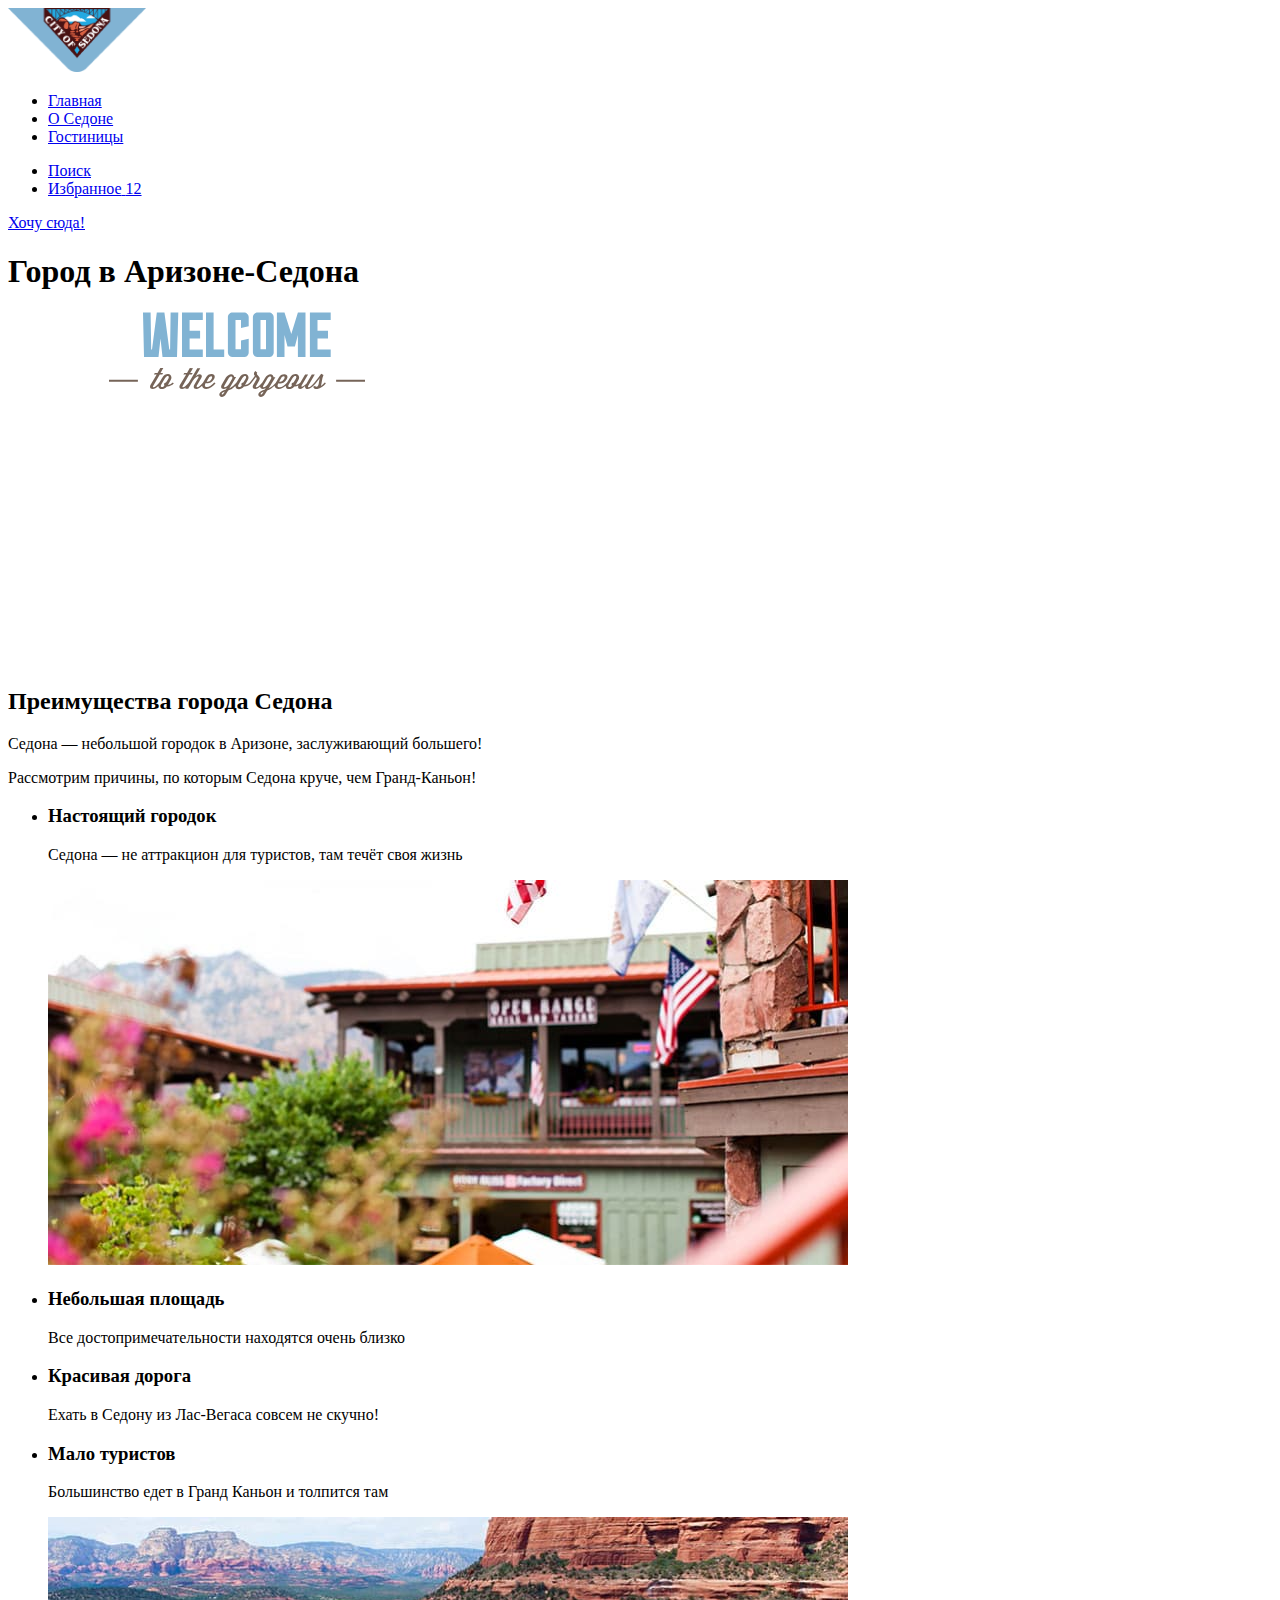
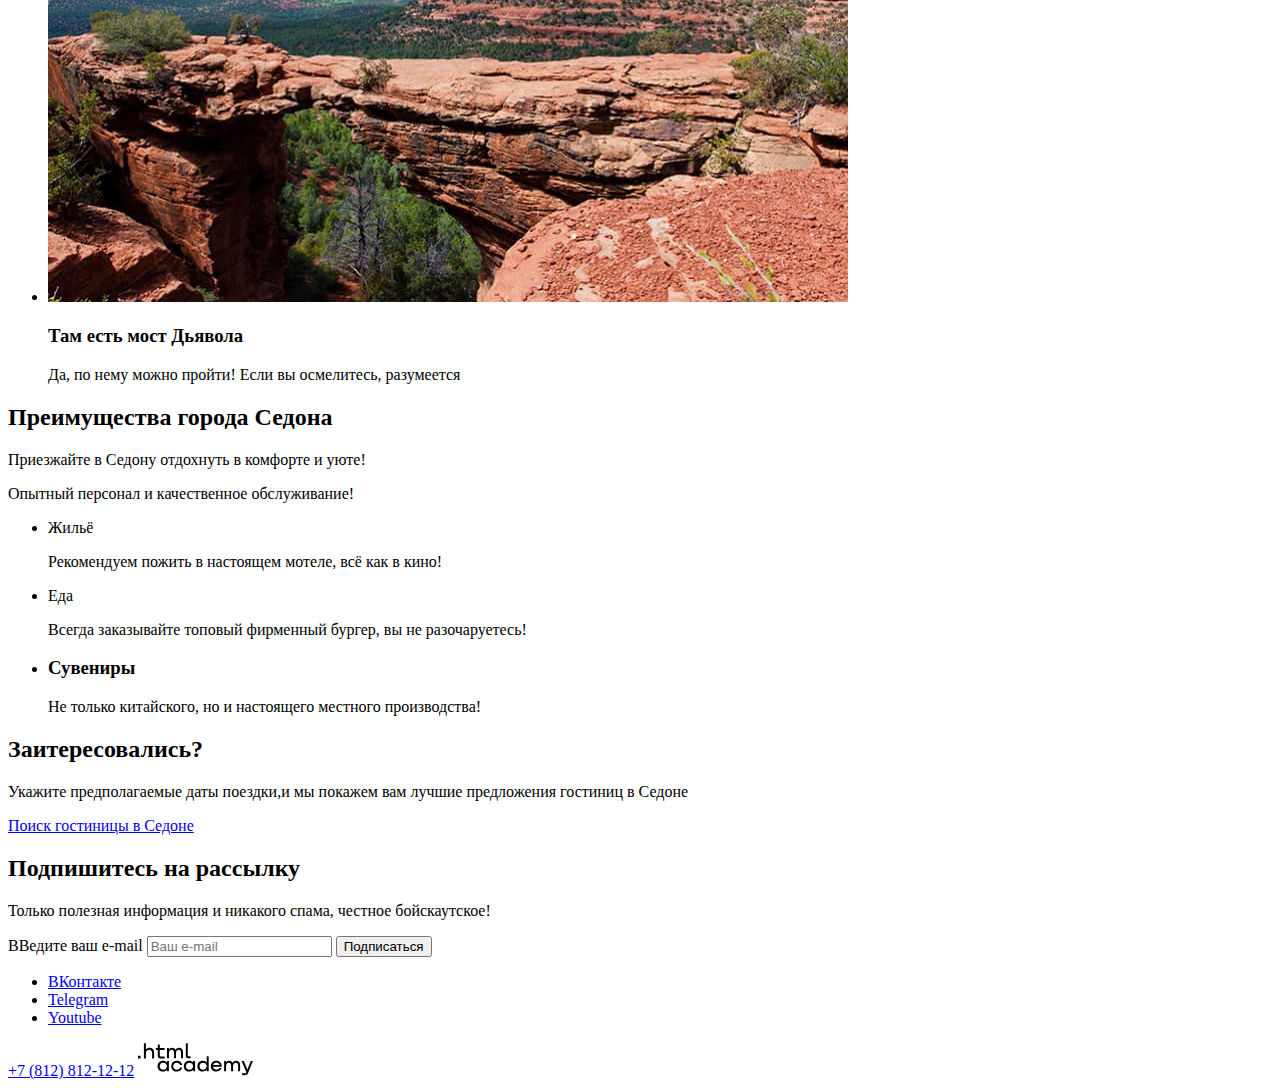
==== index.html @ 115a2627 "Добавляет домашнее задание на 12.02" ====
<!DOCTYPE html>
<html lang="ru">
  <head>
    <meta charset="utf-8">
    <title>HTML Academy: Седона</title>
  </head>
  <body>
    <header class="page-header">
      <nav class="header-navigation">
        <a class="logo-navigation" href="#">
          <img class="page-logo-img" src="images/logo-Sedona.png" width="138" height="64" alt="Логотип города Седона">
        </a>
        <ul class="navigation-list">
          <li class="navigation-item">
            <a class="navigation-link navigation-active-link" href="#">Главная</a>
          </li>
          <li class="navigation-item">
            <a class="navigation-link" href="#">О Седоне</a>
          </li>
          <li class="navigation-item">
            <a class="navigation-link" href="catalog.html">Гостиницы</a>
          </li>
        </ul>
      </nav>
        <ul class="navigation-user">
          <li class="navigation-search">
            <a class="navigation-link-user navigation-link-user-search" href="#">
              <span class="visually-hidden">Поиск</span>
            </a>
          </li>
          <li class="navigation-user-like">
            <a class="navigation-link-user navigation-link-user-like" href="#">
              <span class="visually-hidden">Избранное</span>
              <span class="number-favorites">12</span>
            </a>
          </li>
        </ul>

      <a class="header-button" href="#">Хочу сюда!</a>
    </header>
    <main class="main-container">
      <section class="main-hero">
        <h1 class="visually-hidden">Город в Аризоне-Седона</h1>
        <img class="main-img" src="images/welcome.svg" width="458" height="352" alt="Welcome to the Gorgeous Sedona, because the Grand Canyon sucks!">
      </section>
      <section class="main-advantages">
        <h2 class="visually-hidden">Преимущества города Седона</h2>
        <p class="advantages-p">Седона — небольшой городок в Аризоне, заслуживающий большего!</p>
        <p>Рассмотрим причины, по которым Седона круче, чем Гранд-Каньон!</p>

        <ul class="advantages-list">
          <li class="advantages-item advantages-item-desc">
            <h3 class="advantages.title">Настоящий городок</h3>
            <p class="advantages-item-p">Седона — не аттракцион для туристов, там течёт своя жизнь</p>
            <img src="images/photo-1.jpg" width="800" height="385" alt="Домики в городке рядом с горами">
          </li>

          <li class="advantages-item advantages-items-desc">
            <h3 class="advantages-title">Небольшая площадь</h3>
            <p class="advantages-items">Все достопримечательности находятся очень близко</p>
          </li>
          <li class="advantages-item advantages-items-desc">
            <h3 class="advantages-title">Красивая дорога</h3>
            <p class="advantages-items">Ехать в Седону из Лас-Вегаса совсем не скучно!</p>
          </li>
          <li class="advantages-item advantages-items-desc">
            <h3 class="advantages-title">Мало туристов</h3>
            <p class="advantages-items">Большинство едет в Гранд Каньон и толпится там</p>
          </li>

          <li class="advantages-item advantages-item-desc">
            <img src="images/photo-2.jpg" width="800" height="385" alt="Мост Дьявола в Гранд-Каньоне">
            <h3 class="advantages.title">Там есть мост Дьявола</h3>
            <p class="advantages-item-p">Да, по нему можно пройти! Если вы осмелитесь, разумеется</p>
          </li>
        </ul>
        <h2 class="visually-hidden">Преимущества города Седона</h2>
        <p class="advantages-p">Приезжайте в Седону отдохнуть в комфорте и уюте!</p>
        <p>Опытный персонал и качественное обслуживание!</p>
      </section>
      <section class="features">
        <ul class="features-list">
          <li class="features-item-desc"
          <h3 class="features-subtitle">Жильё</h3>
          <p class="features-text">Рекомендуем пожить в настоящем мотеле, всё как в кино!</p>
          </li>
          <li class="features-item-desc"
          <h3 class="features-subtitle">Еда</h3>
          <p class="features-text">Всегда заказывайте топовый фирменный бургер, вы не разочаруетесь!</p>
          </li>
          <li class="features-item-desc">
          <h3 class="features-subtitle">Сувениры</h3>
          <p class="features-text">Не только китайского, но и настоящего местного производства!</p>
          </li>
        </ul>
      </section>
      <section class="main-search">
        <h2 class="main-search-subtitle">Заитересовались?</h2>
        <p class="main-search-text">Укажите предполагаемые даты поездки,и мы покажем вам лучшие предложения гостиниц в Седоне</p>
          <a class="search-button" href="#">Поиск гостиницы в Седоне</a>
      </section>
      <section class="all">
        <h2 class="main-all">Подпишитесь на рассылку</h2>
        <p class="main-all-text">Только полезная информация и никакого спама, честное бойскаутское!</p>
        <form class="form-appointment" action="https://echo.htmlacademy.ru/" method="post">
        <label class="visually-hidden">ВВедите ваш e-mail
          <input type="text" name="form-appointment" placeholder="Ваш e-mail">
        </label>
          <button class="button" type="submit">Подписаться</button>

        </form>
      </section>
    </main>
    <footer class="page-footer">
      <ul class="footer-social-list">
        <li class="footer-social-item">
          <a class="social-link" href="#">
            <span class="visually-hidden">ВКонтакте</span>
          </a>
        </li>
        <li class="footer-social-item">
          <a class="social-link" href="#">
            <span class="visually-hidden">Telegram</span>
          </a>
        </li>
        <li class="footer-social-item">
          <a class="social-link" href="#">
            <span class="visually-hidden">Youtube</span>
          </a>
        </li>
      </ul>

      <a class="footer-phone" href="tel:+78128121212">+7 (812) 812-12-12</a>
      <a class="copyright" href="https://htmlacademy.ru/">
        <img class="logo-htmlacademy" src="images/Logo-htmlAcademy.svg" width="115" height="33" alt="Логотип html-Academy">
      </a>
    </footer>
  </body>
</html>
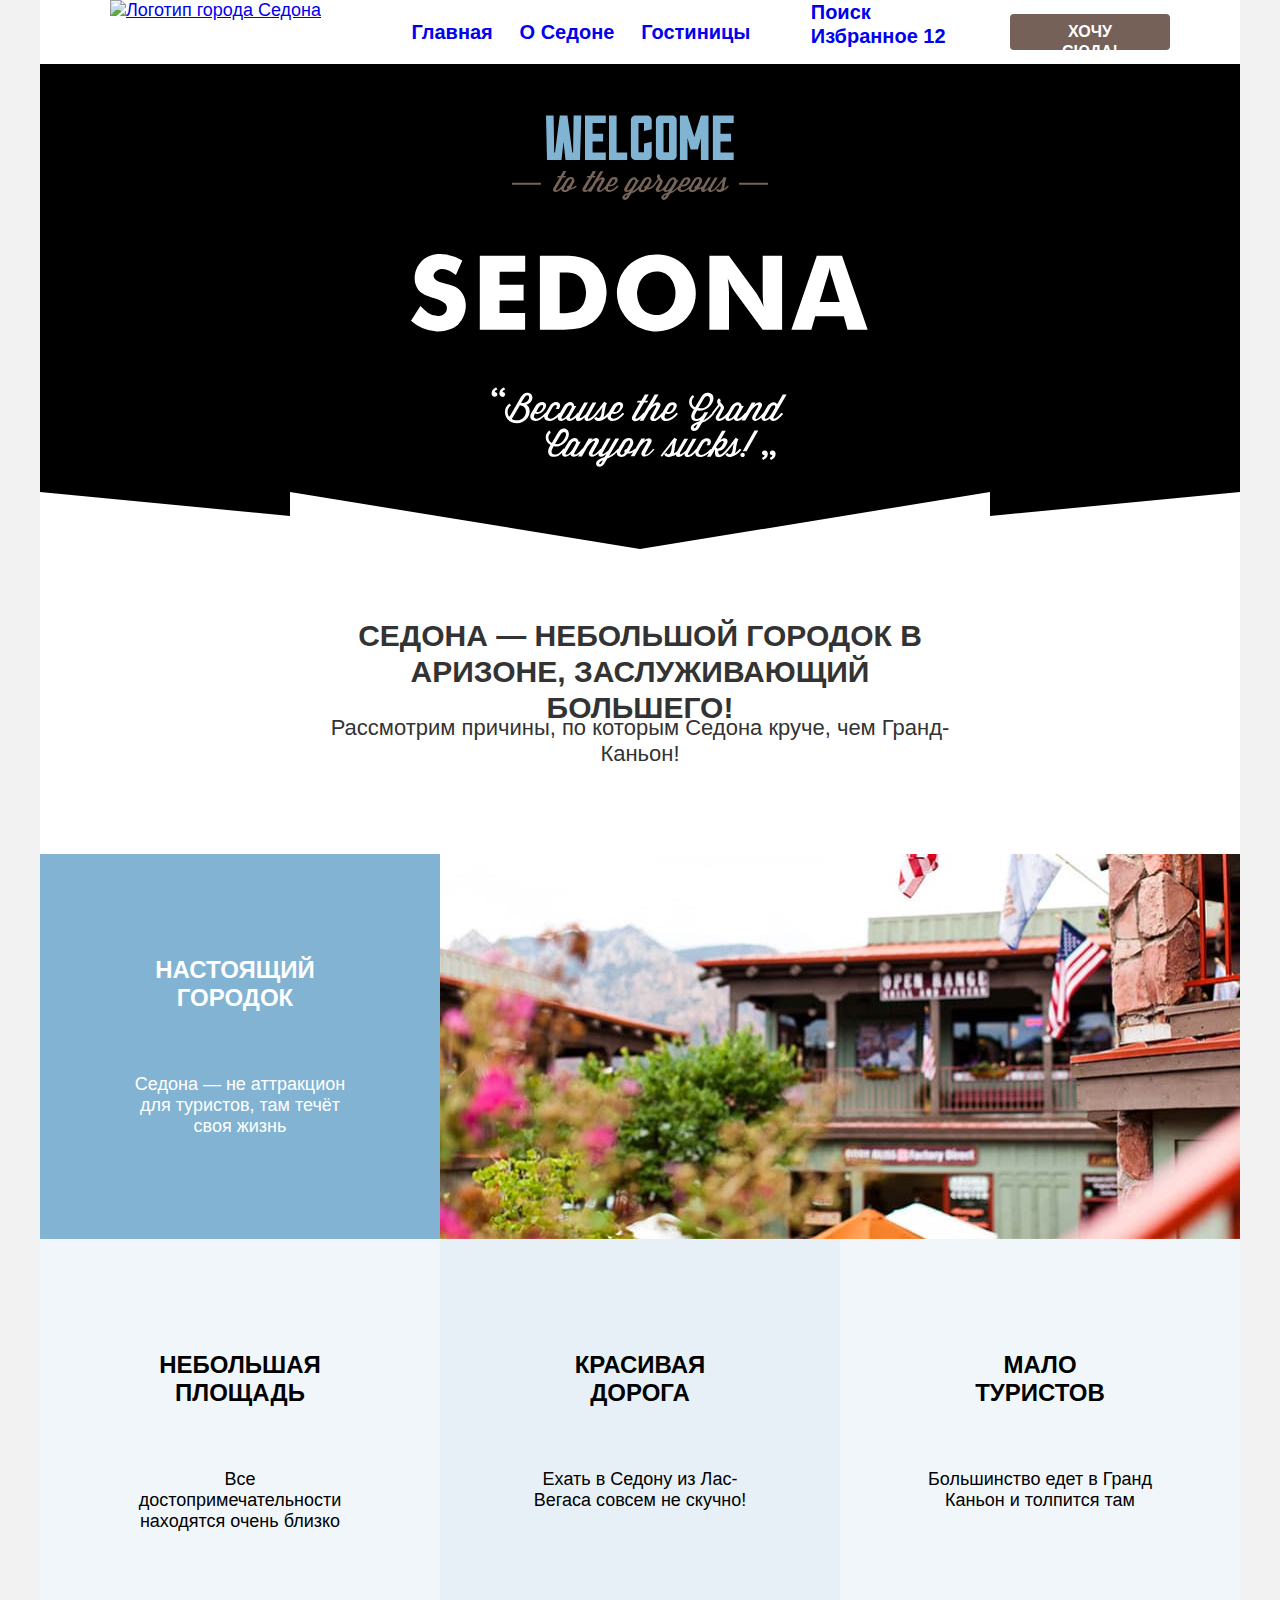
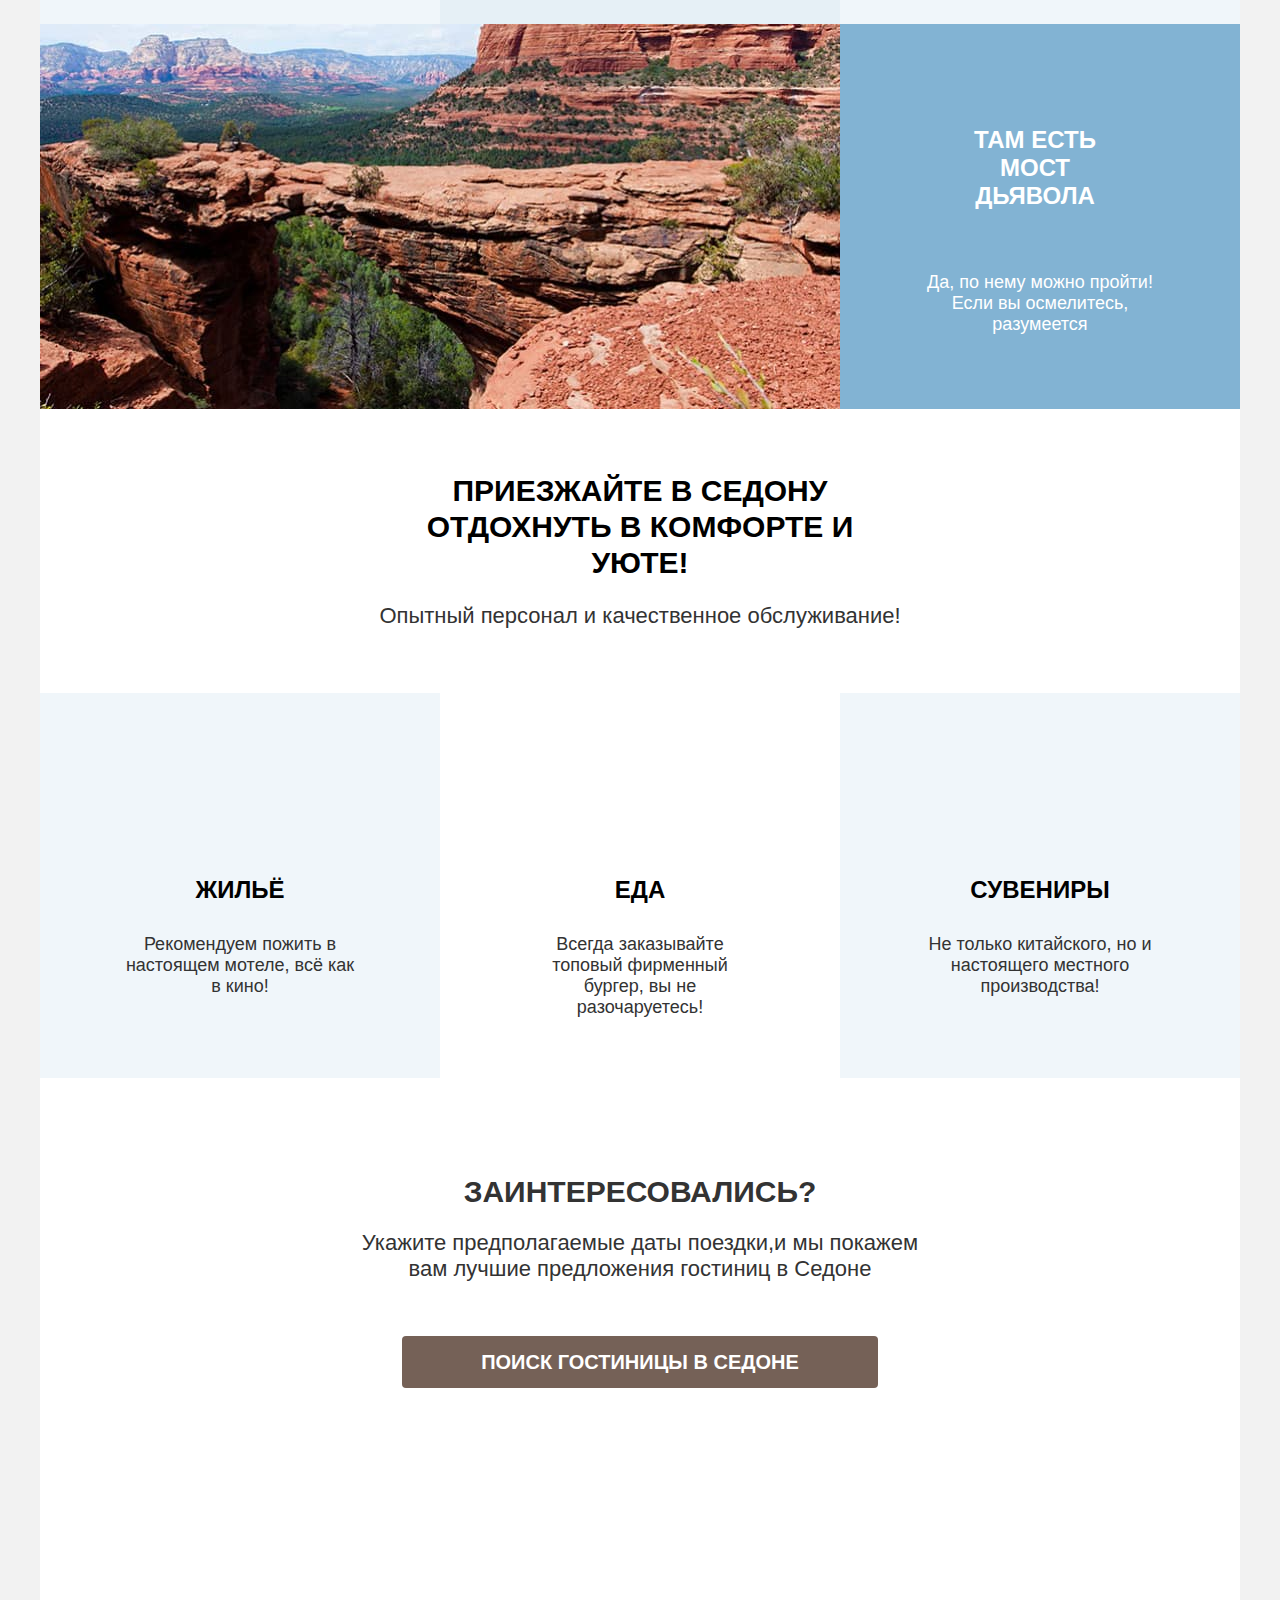
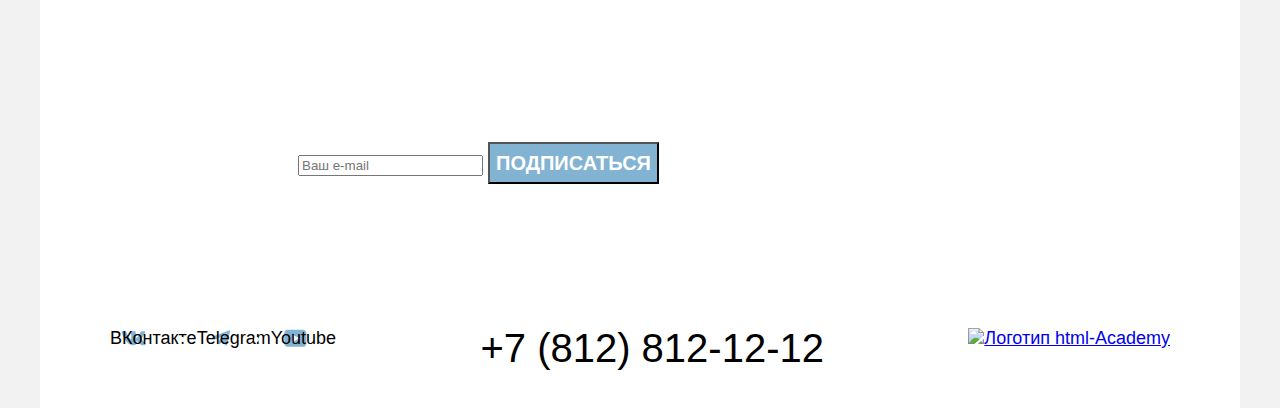
==== commit 795e43cc: "Добавляет домашнее задание на 21.02" ====
--- a/index.html
+++ b/index.html
@@ -2,23 +2,25 @@
 <html lang="ru">
   <head>
     <meta charset="utf-8">
-    <title>HTML Academy: Седона</title>
+    <title>Каталог Седона</title>
+    <link rel="stylesheet" href="styles/styles.css">
   </head>
   <body>
     <header class="page-header">
-      <nav class="header-navigation">
-        <a class="logo-navigation" href="#">
-          <img class="page-logo-img" src="images/logo-Sedona.png" width="138" height="64" alt="Логотип города Седона">
+      <div class="navigation-link-container">
+      <a class="logo-navigation" href="index.html">
+          <img class="page-logo-img" src="images/logo-sedona.svg" width="138" height="64" alt="Логотип города Седона">
         </a>
+        <nav class="header-navigation">
         <ul class="navigation-list">
-          <li class="navigation-item">
+          <li class="navigation-item" href="#">
             <a class="navigation-link navigation-active-link" href="#">Главная</a>
           </li>
           <li class="navigation-item">
             <a class="navigation-link" href="#">О Седоне</a>
           </li>
           <li class="navigation-item">
-            <a class="navigation-link" href="catalog.html">Гостиницы</a>
+            <a class="navigation-link navigation-link-current" href="catalog.html">Гостиницы</a>
           </li>
         </ul>
       </nav>
@@ -35,56 +37,61 @@
             </a>
           </li>
         </ul>
-
       <a class="header-button" href="#">Хочу сюда!</a>
     </header>
+      </div>
+
     <main class="main-container">
       <section class="main-hero">
-        <h1 class="visually-hidden">Город в Аризоне-Седона</h1>
+        <h1 class="visually-hidden" hidden>Город в Аризоне-Седона</h1>
         <img class="main-img" src="images/welcome.svg" width="458" height="352" alt="Welcome to the Gorgeous Sedona, because the Grand Canyon sucks!">
       </section>
       <section class="main-advantages">
-        <h2 class="visually-hidden">Преимущества города Седона</h2>
-        <p class="advantages-p">Седона — небольшой городок в Аризоне, заслуживающий большего!</p>
-        <p>Рассмотрим причины, по которым Седона круче, чем Гранд-Каньон!</p>
+        <h2 class="visually-hidden" hidden>Преимущества города Седона</h2>
+        <p class="advantages-description">Седона — небольшой городок в Аризоне, заслуживающий большего!</p>
+        <p class="advantages-reasons">Рассмотрим причины, по которым Седона круче, чем Гранд-Каньон!</p>
 
         <ul class="advantages-list">
-          <li class="advantages-item advantages-item-desc">
-            <h3 class="advantages.title">Настоящий городок</h3>
+          <li class="advantages-item  advantages-item-content">
+            <div class="advantages-content">
+            <h3 class="advantages-title-text">Настоящий городок</h3>
             <p class="advantages-item-p">Седона — не аттракцион для туристов, там течёт своя жизнь</p>
+            </div>
             <img src="images/photo-1.jpg" width="800" height="385" alt="Домики в городке рядом с горами">
           </li>
-
-          <li class="advantages-item advantages-items-desc">
+        <div class="advantages-block">
+          <li class="advantages-item advantages-item-desc-light">
             <h3 class="advantages-title">Небольшая площадь</h3>
             <p class="advantages-items">Все достопримечательности находятся очень близко</p>
           </li>
-          <li class="advantages-item advantages-items-desc">
-            <h3 class="advantages-title">Красивая дорога</h3>
+          <li class="advantages-item advantages-item-desc">
+            <h3 class="advantages-title">Красивая <br>дорога</h3>
             <p class="advantages-items">Ехать в Седону из Лас-Вегаса совсем не скучно!</p>
           </li>
-          <li class="advantages-item advantages-items-desc">
-            <h3 class="advantages-title">Мало туристов</h3>
+          <li class="advantages-item advantages-item-desc-light">
+            <h3 class="advantages-title">Мало <br> туристов</h3>
             <p class="advantages-items">Большинство едет в Гранд Каньон и толпится там</p>
           </li>
-
-          <li class="advantages-item advantages-item-desc">
+        </div>
+          <li class="advantages-item advantages-item-content">
             <img src="images/photo-2.jpg" width="800" height="385" alt="Мост Дьявола в Гранд-Каньоне">
-            <h3 class="advantages.title">Там есть мост Дьявола</h3>
+            <div class="advantages-content">
+            <h3 class="advantages-title-text">Там есть мост Дьявола</h3>
             <p class="advantages-item-p">Да, по нему можно пройти! Если вы осмелитесь, разумеется</p>
+            </div>
           </li>
         </ul>
-        <h2 class="visually-hidden">Преимущества города Седона</h2>
-        <p class="advantages-p">Приезжайте в Седону отдохнуть в комфорте и уюте!</p>
-        <p>Опытный персонал и качественное обслуживание!</p>
+        <h2 class="visually-hidden" hidden>Преимущества города Седона</h2>
+        <p class="advantages-call">Приезжайте в Седону отдохнуть в комфорте и уюте!</p>
+        <p class="advantages-text">Опытный персонал и качественное обслуживание!</p>
       </section>
       <section class="features">
         <ul class="features-list">
-          <li class="features-item-desc"
+          <li class="features-item-desc">
           <h3 class="features-subtitle">Жильё</h3>
           <p class="features-text">Рекомендуем пожить в настоящем мотеле, всё как в кино!</p>
           </li>
-          <li class="features-item-desc"
+          <li class="features-item-desc-light">
           <h3 class="features-subtitle">Еда</h3>
           <p class="features-text">Всегда заказывайте топовый фирменный бургер, вы не разочаруетесь!</p>
           </li>
@@ -93,9 +100,10 @@
           <p class="features-text">Не только китайского, но и настоящего местного производства!</p>
           </li>
         </ul>
+
       </section>
       <section class="main-search">
-        <h2 class="main-search-subtitle">Заитересовались?</h2>
+        <h2 class="main-search-subtitle">Заинтересовались?</h2>
         <p class="main-search-text">Укажите предполагаемые даты поездки,и мы покажем вам лучшие предложения гостиниц в Седоне</p>
           <a class="search-button" href="#">Поиск гостиницы в Седоне</a>
       </section>
@@ -103,28 +111,26 @@
         <h2 class="main-all">Подпишитесь на рассылку</h2>
         <p class="main-all-text">Только полезная информация и никакого спама, честное бойскаутское!</p>
         <form class="form-appointment" action="https://echo.htmlacademy.ru/" method="post">
-        <label class="visually-hidden">ВВедите ваш e-mail
+        <label class="visually-hidden" hidden>ВВедите ваш e-mail</label>
           <input type="text" name="form-appointment" placeholder="Ваш e-mail">
-        </label>
           <button class="button" type="submit">Подписаться</button>
-
         </form>
       </section>
     </main>
     <footer class="page-footer">
       <ul class="footer-social-list">
         <li class="footer-social-item">
-          <a class="social-link" href="#">
+          <a class="social-link-vk" href="#">
             <span class="visually-hidden">ВКонтакте</span>
           </a>
         </li>
         <li class="footer-social-item">
-          <a class="social-link" href="#">
+          <a class="social-link-telegram" href="#">
             <span class="visually-hidden">Telegram</span>
           </a>
         </li>
         <li class="footer-social-item">
-          <a class="social-link" href="#">
+          <a class="social-link-youtube" href="#">
             <span class="visually-hidden">Youtube</span>
           </a>
         </li>
@@ -132,7 +138,7 @@
 
       <a class="footer-phone" href="tel:+78128121212">+7 (812) 812-12-12</a>
       <a class="copyright" href="https://htmlacademy.ru/">
-        <img class="logo-htmlacademy" src="images/Logo-htmlAcademy.svg" width="115" height="33" alt="Логотип html-Academy">
+        <img class="logo-htmlacademy" src="images/logo-htmlacademy.svg" width="115" height="33" alt="Логотип html-Academy">
       </a>
     </footer>
   </body>
--- a/styles/styles.css
+++ b/styles/styles.css
@@ -0,0 +1,660 @@
+@font-face {
+  font-family: "PT Sans";
+  font-style: normal;
+  font-weight: 400;
+  src: url("../fonts/ptsans-400.woff2") format("woff2");
+  font-display: swap;
+}
+
+@font-face {
+  font-family: "PT Sans";
+  font-style: normal;
+  font-weight: 700;
+  src: url("../fonts/ptsans-700.woff2") format("woff2");
+  font-display: swap;
+}
+
+body {
+  font-family: "PT Sans", sans-serif;
+  font-size: 18px;
+  line-height: 21px;
+  color: #333333;
+  background-color: #F2F2F2;
+  margin: 0;
+  display: flex;
+  flex-direction: column;
+  min-height: 100%;
+}
+
+
+html {
+  height: 100%;
+}
+
+
+.page-header {
+  width: 1200px;
+  background-color: #FFFFFF;
+  margin: 0 auto;
+  height: 64px;
+}
+.header-navigation {
+  height: 64px;
+}
+
+.logo-navigation {
+  margin: 0 30px 0 70px;
+  display: block;
+}
+
+.navigation-link {
+  font-weight: 700;
+  line-height: 24px;
+  font-size: 20px;
+  text-decoration: none;
+  text-align: center;
+}
+.navigation-list {
+  list-style-type: none;
+  margin: 0;
+  padding: 20px 16px 20px 16px;
+  width: 339px;
+  display: flex;
+  justify-content: space-between;
+
+}
+
+.navigation-link-container {
+display: flex;
+justify-content: space-between;
+}
+.navigation-link-user {
+  font-weight: 700;
+  line-height: 24px;
+  font-size: 20px;
+  text-decoration: none;
+  text-align: center;
+
+
+}
+.navigation-user {
+  list-style-type: none;
+  padding: 0;
+  margin: 0;
+}
+.navigation-link-current {
+
+}
+
+
+
+.main-hero {
+  background-image: url("../images/divider.svg"), url("../images/background-index.jpg");
+  background-size: 100% auto;
+  background-repeat: no-repeat;
+  background-color: #000000;
+  background-position: bottom;
+  text-align: center;
+  color: #82B3D3;
+}
+
+.advantages-description {
+  font-size: 30px;
+  line-height: 36px;
+  text-align: center;
+  font-weight: 700;
+  text-transform: uppercase;
+  height: 72px;
+  width: 620px;
+  margin: 0 auto;
+  padding:  69px 290px 25px 290px;
+}
+.header-button {
+  font-size: 16px;
+  font-weight: 700;
+  line-height: 20px;
+  text-align: center;
+  background: #756157;
+  text-transform: uppercase;
+  text-decoration: none;
+  color: #FFFFFF;
+  padding: 8px 34px 8px 34px;
+  margin: 14px 70px 14px 20px;
+  border-radius: 4px;
+  width: 92px;
+  height: 20px;
+}
+.advantages-reasons {
+  font-weight: 400;
+  font-size: 22px;
+  line-height: 26px;
+  text-align: center;
+  width: 651px;
+  margin: 0 auto;
+  padding-bottom: 69px;
+
+}
+.advantages-title-text {
+  font-size: 24px;
+  line-height: 28px;
+  text-align: center;
+  color: #FFFFFF;
+  font-weight: 700;
+  text-transform: uppercase;
+  padding: 102px 112px 62px 102px;
+  margin: 0;
+
+}
+.advantages-item-p {
+  font-weight: 400;
+  text-align: center;
+  color: #FFFFFF;
+  padding: 0 85px 102px 85px;
+  margin: 0;
+}
+.advantages-item {
+  background: #82B3D3;
+  list-style-type: none;
+  padding: 0;
+  margin: 0;
+
+
+}
+.advantages-block {
+  margin: 0;
+  padding: 0;
+  display: flex;
+  justify-content: space-between;
+
+
+}
+.advantages-item-desc-light {
+  background: rgba(131, 179, 211, 0.12);
+  width: 400px;
+  height: 385px;
+
+}
+.advantages-content {
+  width: 400px;
+  height: 385px;
+
+
+}
+.advantages-item-desc {
+  background: rgba(131, 179, 211, 0.2);
+  width: 400px;
+  height: 385px;
+}
+
+
+.advantages-title {
+  font-size: 24px;
+  line-height: 28px;
+  text-align: center;
+  color: #000000;
+  font-weight: 700;
+  text-transform: uppercase;
+  padding: 112px 85px 62px 85px;
+  margin: 0;
+}
+.advantages-items {
+  font-weight: 400;
+  text-align: center;
+  color: #000000;
+  padding: 0 85px 112px 85px;
+  margin: 0;
+}
+.advantages-item-content {
+  display: flex;
+  flex-direction: row;
+}
+
+
+
+.advantages-call {
+  font-size: 30px;
+  line-height: 36px;
+  text-align: center;
+  color: #000000;
+  font-weight: 700;
+  text-transform: uppercase;
+  margin: 64px 347px 20px 347px;
+
+}
+.advantages-text {
+  font-size: 22px;
+  font-weight: 400;
+  line-height: 26px;
+  text-align: center;
+  margin-bottom: 64px;
+}
+.features-list {
+  margin:0;
+  padding: 0;
+  display: flex;
+  justify-content: space-between;
+  flex-direction: row;
+}
+.features-item-desc {
+  background: #83B3D31F;
+  list-style-type: none;
+  width: 400px;
+  height: 385px;
+}
+.features-item-desc-light {
+  background-color: #FFFFFF;
+  list-style-type: none;
+  width: 400px;
+  height: 385px;
+}
+.features-subtitle {
+  font-size: 24px;
+  line-height: 28px;
+  font-weight: 700;
+  text-align: center;
+  color: #000000;
+  text-transform: uppercase;
+  margin: 0;
+  padding: 183px 85px 30px 85px;
+}
+.features-text {
+  font-weight: 400;
+  text-align: center;
+  margin: 0;
+  padding: 0 85px 81px 85px;
+}
+
+
+
+.advantages-list {
+padding: 0;
+}
+
+
+.main-container {
+  width: 1200px;
+  margin: 0 auto;
+  background-color: #FFFFFF;
+
+}
+.main-search {
+  margin: 96px 304px 96px 304px;
+}
+.main-search-subtitle {
+  font-size: 30px;
+  line-height: 36px;
+  text-align: center;
+  font-weight: 700;
+  text-transform: uppercase;
+  margin: 0;
+  margin-bottom: 20px;
+}
+.main-img {
+  width: 458;
+  height: 352;
+  padding: 51px 371px 82px 371px;
+  display: block;
+}
+
+.main-search-text {
+  font-weight: 400;
+  font-size: 22px;
+  line-height: 26px;
+  text-align: center;
+  margin: 0;
+  margin-bottom: 54px;
+}
+
+.all {
+  background-image: url("../images/subscribe-background.jpg");
+  background-size: cover;
+  background-repeat: no-repeat;
+  color: #FFFFFF;
+  padding: 96px 258px 104px 258px;
+}
+.button {
+  text-align: center;
+  font-size: 20px;
+  line-height: 36px;
+  font-weight: 700;
+  background: #82B3D3;
+  color: #FFFFFF;
+  text-transform: uppercase;
+
+}
+
+.main-all {
+  font-size: 30px;
+  line-height: 36px;
+  text-align: center;
+  font-weight: 700;
+  text-transform: uppercase;
+  margin: 0;
+  margin-bottom: 20px;
+}
+.search-button {
+  font-weight: 700;
+  font-size: 20px;
+  line-height: 36px;
+  text-align: center;
+  background:#756157;
+  color: #FFFFFF;
+  text-decoration: none;
+  text-transform: uppercase;
+  padding: 8px 50px 8px 50px;
+  border-radius: 4px;
+  margin: 0 auto;
+  display: block;
+  width: 376px;
+
+}
+.main-all-text {
+  font-size: 22px;
+  line-height: 26px;
+  font-weight: 400;
+  text-align: center;
+  margin: 0;
+  margin-bottom: 54px;
+}
+.page-footer {
+  background: #FFFFFF;
+  color: #FFFFFF;
+  width: 1060px;
+  height: 50px;
+  flex-grow: 1;
+  display: flex;
+  justify-content: space-between;
+  padding: 40px 70px 30px 70px;
+  margin: 0 auto;
+
+}
+.footer-phone {
+  font-size: 40px;
+  line-height: 40px;
+  font-weight: 400;
+  text-align: center;
+  color: #000000;
+  text-decoration: none;
+}
+
+.footer-social-list {
+  display: flex;
+  margin: 0;
+  padding: 0;
+}
+.social-link-vk {
+  background-image: url("../images/social-vk.svg");
+  background-repeat: no-repeat;
+  background-position: 0%;
+  color: #000000;
+  text-decoration: none;
+}
+.social-link-telegram {
+  background-image: url("../images/social-telegram.svg");
+  background-repeat: no-repeat;
+  background-position: 0%;
+  color: #000000;
+  text-decoration: none;
+}
+.social-link-youtube {
+  background-image: url("../images/social-youtube.svg");
+  background-repeat: no-repeat;
+  background-position: 0%;
+  color: #000000;
+  text-decoration: none;
+}
+.inner-container {
+  background-image: url("../images/background-catalog.jpg");
+  background-size: cover;
+  background-repeat: no-repeat;
+  color: #FFFFFF;
+  background-color: #82B3D3;
+
+
+}
+.inner-header-title {
+  font-size: 60px;
+  line-height: 78px;
+  font-weight: 700;
+}
+.breadcrumbs-link {
+  font-size: 16px;
+  font-weight: 400;
+  text-decoration: none;
+  color: #FFFFFF;
+
+}
+.breadcrumbs {
+  list-style-type: none;
+  display: flex;
+}
+
+.catalog-filter {
+  margin: 0;
+  display: flex;
+  justify-content: space-between;
+  flex-direction: row;
+}
+.catalog-filter-title {
+  font-size: 20px;
+  font-weight: 700;
+  line-height: 24px;
+  color: #FFFFFF;
+}
+.catalog-filter-list {
+  font-size: 18px;
+  font-weight: 400;
+  line-height: 23px;
+  color: #FFFFFF;
+  list-style-type: none;
+}
+
+.button-catalog {
+  font-size: 16px;
+  line-height: 20px;
+  font-weight: 700;
+  text-align: center;
+  text-transform: uppercase;
+  background-color: #82B3D3;
+  color: #FFFFFF;
+  width: 191px;
+  height: 36px;
+  border-radius: 4px;
+  padding: 8px 50px 8px 50px;
+}
+.button-reset {
+  font-size: 16px;
+  line-height: 20px;
+  font-weight: 700;
+  text-align: center;
+  color: #FFFFFF;
+  width: 191px;
+  height: 36px;
+  border-radius: 4px;
+  padding: 8px 50px 8px 50px;
+}
+.button-light {
+  color:#000000;
+  text-decoration: none;
+}
+
+.inner-header-caption {
+  font-size: 30px;
+  font-weight: 700;
+  line-height: 36px;
+  color: #000000;
+  text-transform: uppercase;
+}
+.inner-caption-container {
+  margin: 50px 70px 40px 70px;
+  padding: 0;
+  display: flex;
+  justify-content: space-between;
+  width: 1060px;
+  height: 49px;
+}
+.inner-container {
+  margin: 0;
+  padding: 0;
+}
+.select-control {
+  font-weight: 400;
+  color: #333333;
+  width: 292px;
+  height: 49px;
+}
+.product-card-title {
+  font-size: 24px;
+  line-height: 28px;
+  font-weight: 700;
+  color: #000000;
+}
+.button-favorite-active {
+  color: #FFFFFF;
+  background: #7DB54F;
+  text-transform: uppercase;
+  padding: 8px 18px 8px 18px;
+  border-radius: 4px;
+  width: 140px;
+  height: 36px;
+  font-size: 16px;
+  line-height: 20px;
+  font-weight: 700;
+  text-align: center;
+  margin: 0;
+}
+.product-list {
+  list-style-type: none;
+  margin: 0;
+  display: flex;
+  justify-content: space-between;
+  flex-wrap: wrap;
+  padding: 0 70px 80px 70px;
+
+}
+.product-card {
+  padding: 20px 20px 20px 20px;
+border: 1px solid rgba(230, 230, 230, 1);
+}
+.product-card-text {
+  font-weight: 400;
+  color: #333333;
+}
+.product-price {
+  font-weight: 400;
+  text-align: right;
+  color: #333333;
+}
+.product-card-button {
+  font-size: 16px;
+  font-weight: 700;
+  line-height: 20px;
+  text-align: center;
+  text-transform: uppercase;
+  text-decoration: none;
+  background:#756157;
+  color: #FFFFFF;
+  width: 140px;
+  height: 36px;
+  border-radius: 4px;
+  padding: 8px 26px 8px 26px;
+}
+
+.button-favorite {
+  font-size: 16px;
+  line-height: 20px;
+  font-weight: 700;
+  text-align: center;
+  text-transform: uppercase;
+  text-decoration: none;
+  background: #82B3D3;
+  color: #FFFFFF;
+  width: 140px;
+  height: 36px;
+  border-radius: 4px;
+  padding: 8px 20px 8px 20px;
+}
+.product-card-reyting {
+  font-size: 16px;
+  line-height: 20px;
+  font-weight: 400;
+  text-align: center;
+  text-transform: uppercase;
+  color: #333333;
+  background: #F2F2F2;
+  width: 95px;
+  height: 20px;
+  border-radius: 4px;
+  padding: 9px 22px 8px 23px;
+  margin: 0;
+}
+.pagination {
+  list-style-type: none;
+  display: flex;
+  justify-content: space-between;
+  width: 400px;
+  height: 60px;
+  padding: 0;
+  margin: 0 70px 60px 70px;
+
+}
+.pagination-link-active {
+  font-size: 20px;
+  line-height: 36px;
+  font-weight: 700;
+  text-align: center;
+  color: #000000;
+  background: #F2F2F2;
+  padding: 12px 12px 12px 12px;
+  width: 60px;
+  height: 60px;
+  border-radius: 4px;
+}
+.pagination-link {
+  font-size: 20px;
+  line-height: 36px;
+  font-weight: 700;
+  text-align: center;
+  background: #82B3D3;
+  text-decoration: none;
+  width: 60px;
+  height: 60px;
+  border-radius: 4px;
+  padding: 12px 12px 12px 12px;
+}
+
+.hotels-stars-4 {
+  background-image: url("../images/star.svg");
+  background-repeat: no-repeat;
+  background-position: 0%;
+}
+.hotels-stars-3 {
+  background-image: url("../images/star.svg");
+  background-repeat: no-repeat;
+  background-position: 0%;
+}
+.hotels-stars-2 {
+  background-image: url("../images/star.svg");
+  background-repeat: no-repeat;
+  background-position: 0%;
+}
+.pagination-link {
+  font-size: 20px;
+  line-height: 36px;
+  font-weight: 700;
+  text-align: center;
+  background: #82B3D3;
+
+}
+
+.pagination-btn {
+  font-size: 22px;
+  line-height: 26px;
+  font-weight: 400;
+  text-align: center;
+  color: #000000;
+}
+.all-catalog {
+  padding: 0;
+  margin: 96px 258px 104px 258px;
+}
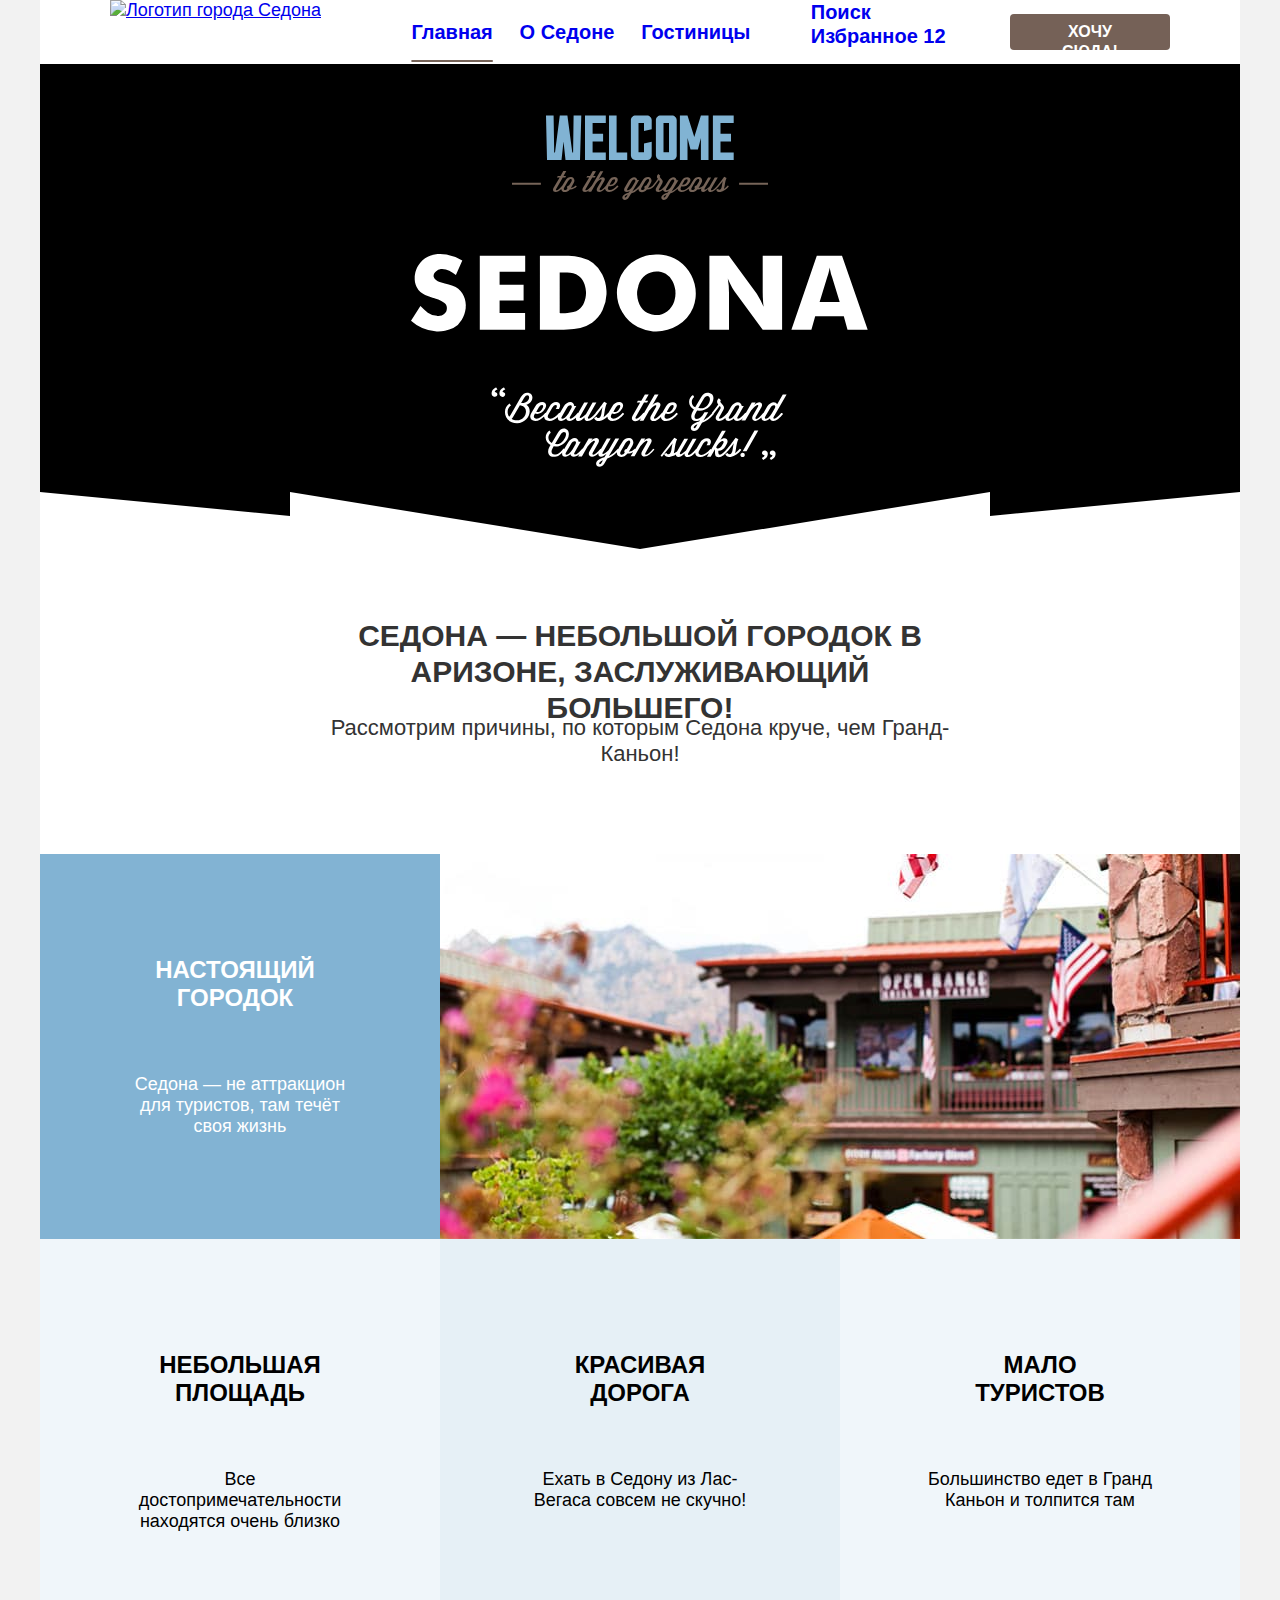
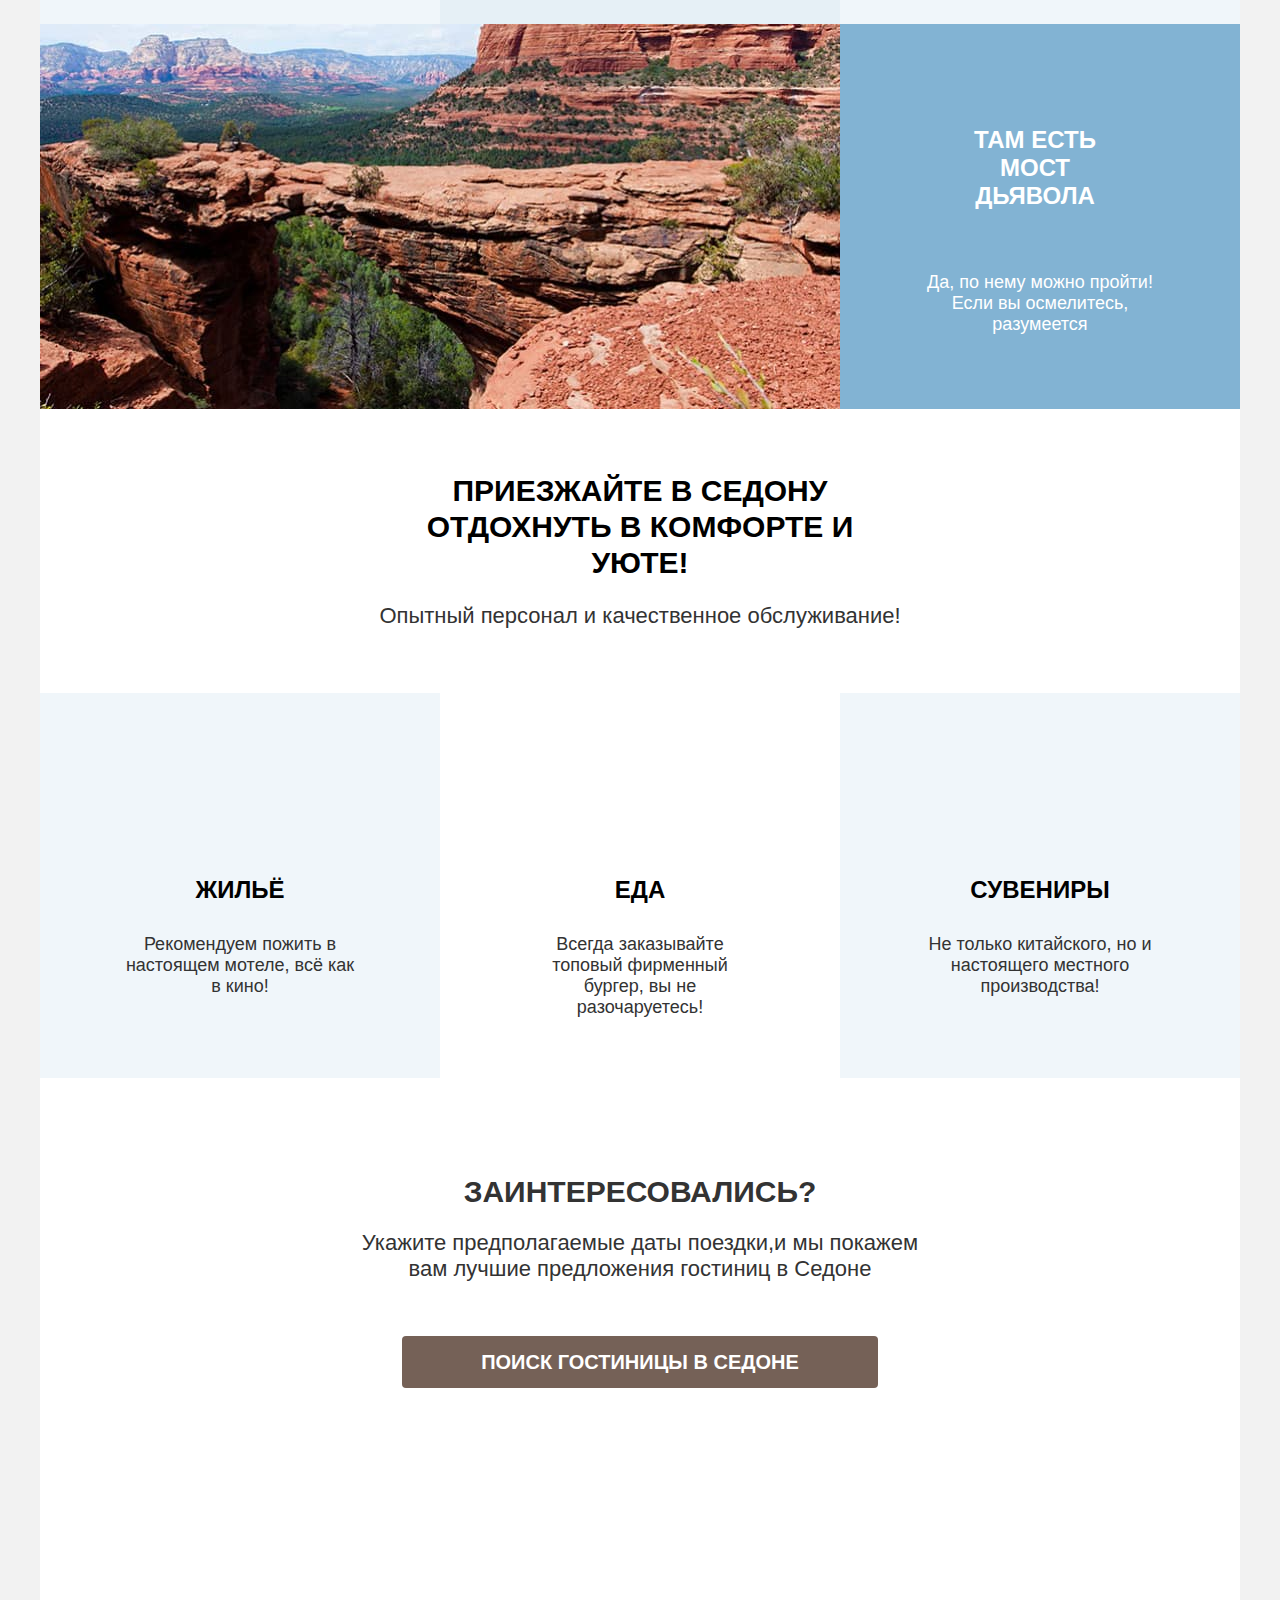
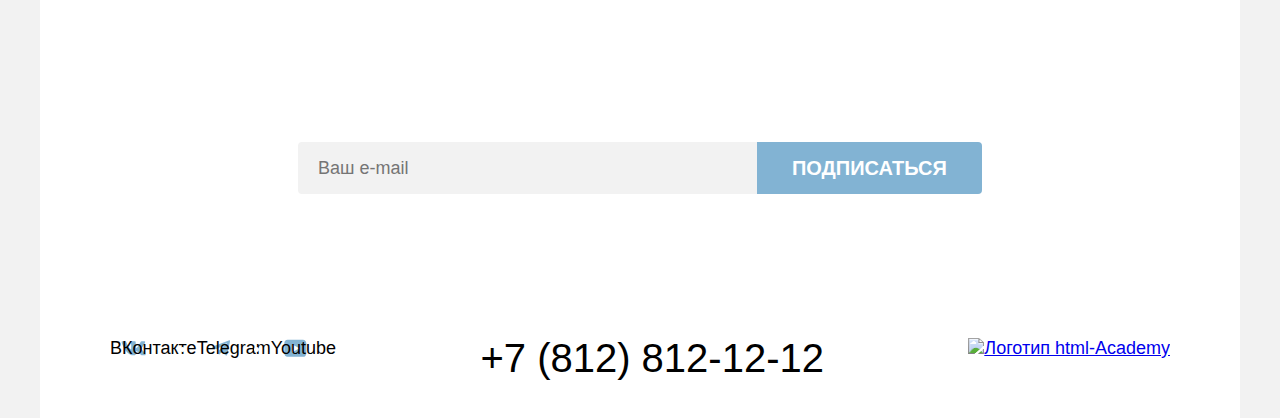
==== commit f05b5565: "Добавляет домашнее задание на 21.02" ====
--- a/index.html
+++ b/index.html
@@ -112,7 +112,7 @@
         <p class="main-all-text">Только полезная информация и никакого спама, честное бойскаутское!</p>
         <form class="form-appointment" action="https://echo.htmlacademy.ru/" method="post">
         <label class="visually-hidden" hidden>ВВедите ваш e-mail</label>
-          <input type="text" name="form-appointment" placeholder="Ваш e-mail">
+          <input class="input" type="text" name="form-appointment" placeholder="Ваш e-mail">
           <button class="button" type="submit">Подписаться</button>
         </form>
       </section>
--- a/styles/styles.css
+++ b/styles/styles.css
@@ -18,6 +18,7 @@
   font-family: "PT Sans", sans-serif;
   font-size: 18px;
   line-height: 21px;
+  font-weight: 400;
   color: #333333;
   background-color: #F2F2F2;
   margin: 0;
@@ -40,6 +41,7 @@
 }
 .header-navigation {
   height: 64px;
+  display: block;
 }
 
 .logo-navigation {
@@ -60,8 +62,8 @@
   padding: 20px 16px 20px 16px;
   width: 339px;
   display: flex;
-  justify-content: space-between;
-
+  flex-wrap: wrap;
+  justify-content: space-between;
 }
 
 .navigation-link-container {
@@ -74,16 +76,17 @@
   font-size: 20px;
   text-decoration: none;
   text-align: center;
-
-
 }
 .navigation-user {
   list-style-type: none;
   padding: 0;
   margin: 0;
 }
-.navigation-link-current {
-
+.navigation-active-link {
+ text-decoration: underline;
+ text-decoration-color:  #756257;
+ text-underline-offset: 21px;
+ text-decoration-thickness: 2px;
 }
 
 
@@ -125,14 +128,12 @@
   height: 20px;
 }
 .advantages-reasons {
-  font-weight: 400;
   font-size: 22px;
   line-height: 26px;
   text-align: center;
   width: 651px;
   margin: 0 auto;
   padding-bottom: 69px;
-
 }
 .advantages-title-text {
   font-size: 24px;
@@ -143,10 +144,8 @@
   text-transform: uppercase;
   padding: 102px 112px 62px 102px;
   margin: 0;
-
 }
 .advantages-item-p {
-  font-weight: 400;
   text-align: center;
   color: #FFFFFF;
   padding: 0 85px 102px 85px;
@@ -157,28 +156,21 @@
   list-style-type: none;
   padding: 0;
   margin: 0;
-
-
 }
 .advantages-block {
   margin: 0;
   padding: 0;
   display: flex;
   justify-content: space-between;
-
-
 }
 .advantages-item-desc-light {
   background: rgba(131, 179, 211, 0.12);
   width: 400px;
   height: 385px;
-
 }
 .advantages-content {
   width: 400px;
   height: 385px;
-
-
 }
 .advantages-item-desc {
   background: rgba(131, 179, 211, 0.2);
@@ -198,7 +190,6 @@
   margin: 0;
 }
 .advantages-items {
-  font-weight: 400;
   text-align: center;
   color: #000000;
   padding: 0 85px 112px 85px;
@@ -208,8 +199,6 @@
   display: flex;
   flex-direction: row;
 }
-
-
 
 .advantages-call {
   font-size: 30px;
@@ -219,11 +208,9 @@
   font-weight: 700;
   text-transform: uppercase;
   margin: 64px 347px 20px 347px;
-
 }
 .advantages-text {
   font-size: 22px;
-  font-weight: 400;
   line-height: 26px;
   text-align: center;
   margin-bottom: 64px;
@@ -258,24 +245,19 @@
   padding: 183px 85px 30px 85px;
 }
 .features-text {
-  font-weight: 400;
   text-align: center;
   margin: 0;
   padding: 0 85px 81px 85px;
 }
-
-
 
 .advantages-list {
 padding: 0;
 }
-
 
 .main-container {
   width: 1200px;
   margin: 0 auto;
   background-color: #FFFFFF;
-
 }
 .main-search {
   margin: 96px 304px 96px 304px;
@@ -297,7 +279,6 @@
 }
 
 .main-search-text {
-  font-weight: 400;
   font-size: 22px;
   line-height: 26px;
   text-align: center;
@@ -313,6 +294,7 @@
   padding: 96px 258px 104px 258px;
 }
 .button {
+  font-family: "PT Sans", sans-serif;
   text-align: center;
   font-size: 20px;
   line-height: 36px;
@@ -320,9 +302,29 @@
   background: #82B3D3;
   color: #FFFFFF;
   text-transform: uppercase;
-
-}
-
+  border-radius: 0 4px 4px 0;
+  width: 232px;
+  height: 52px;
+  border-width: 0;
+  padding: 0;
+}
+.input {
+  font-family: "PT Sans", sans-serif;
+  font-size: 18px;
+  line-height: 24px;
+  font-weight: 400;
+  background-color: #F2F2F2;
+  color: #000000;
+  border-radius: 4px 0 0 4px;
+  padding: 0;
+  width: 452px;
+  height: 52px;
+  border-width: 0;
+  padding-left: 20px
+}
+.form-appointment {
+  display: flex;
+}
 .main-all {
   font-size: 30px;
   line-height: 36px;
@@ -346,12 +348,10 @@
   margin: 0 auto;
   display: block;
   width: 376px;
-
 }
 .main-all-text {
   font-size: 22px;
   line-height: 26px;
-  font-weight: 400;
   text-align: center;
   margin: 0;
   margin-bottom: 54px;
@@ -366,12 +366,10 @@
   justify-content: space-between;
   padding: 40px 70px 30px 70px;
   margin: 0 auto;
-
 }
 .footer-phone {
   font-size: 40px;
   line-height: 40px;
-  font-weight: 400;
   text-align: center;
   color: #000000;
   text-decoration: none;
@@ -409,8 +407,6 @@
   background-repeat: no-repeat;
   color: #FFFFFF;
   background-color: #82B3D3;
-
-
 }
 .inner-header-title {
   font-size: 60px;
@@ -422,7 +418,6 @@
   font-weight: 400;
   text-decoration: none;
   color: #FFFFFF;
-
 }
 .breadcrumbs {
   list-style-type: none;
@@ -461,6 +456,7 @@
   height: 36px;
   border-radius: 4px;
   padding: 8px 50px 8px 50px;
+  border-width: 0;
 }
 .button-reset {
   font-size: 16px;
@@ -468,6 +464,7 @@
   font-weight: 700;
   text-align: center;
   color: #FFFFFF;
+  border-width: 0;
   width: 191px;
   height: 36px;
   border-radius: 4px;
@@ -498,11 +495,18 @@
   padding: 0;
 }
 .select-control {
-  font-weight: 400;
+  font-size: 18px;
+  line-height: 21px;
   color: #333333;
   width: 292px;
   height: 49px;
-}
+  border-radius: 4px;
+  border-width: 2px;
+  background-color: #FFFFFF;
+  border-color: #E5E5E5;
+  padding: 14px 0 14px 20px;
+}
+
 .product-card-title {
   font-size: 24px;
   line-height: 28px;
@@ -515,13 +519,13 @@
   text-transform: uppercase;
   padding: 8px 18px 8px 18px;
   border-radius: 4px;
-  width: 140px;
-  height: 36px;
+
   font-size: 16px;
   line-height: 20px;
   font-weight: 700;
   text-align: center;
   margin: 0;
+  border-width: 0;
 }
 .product-list {
   list-style-type: none;
@@ -530,11 +534,14 @@
   justify-content: space-between;
   flex-wrap: wrap;
   padding: 0 70px 80px 70px;
-
 }
 .product-card {
   padding: 20px 20px 20px 20px;
 border: 1px solid rgba(230, 230, 230, 1);
+margin-bottom: 20px;
+}
+.product-card: last-child {
+  margin-bottom: 0;
 }
 .product-card-text {
   font-weight: 400;
@@ -553,9 +560,8 @@
   text-transform: uppercase;
   text-decoration: none;
   background:#756157;
-  color: #FFFFFF;
-  width: 140px;
-  height: 36px;
+  border-width: 0;
+  color: #FFFFFF;
   border-radius: 4px;
   padding: 8px 26px 8px 26px;
 }
@@ -568,9 +574,8 @@
   text-transform: uppercase;
   text-decoration: none;
   background: #82B3D3;
-  color: #FFFFFF;
-  width: 140px;
-  height: 36px;
+  border-width: 0;
+  color: #FFFFFF;
   border-radius: 4px;
   padding: 8px 20px 8px 20px;
 }
@@ -644,7 +649,6 @@
   font-weight: 700;
   text-align: center;
   background: #82B3D3;
-
 }
 
 .pagination-btn {
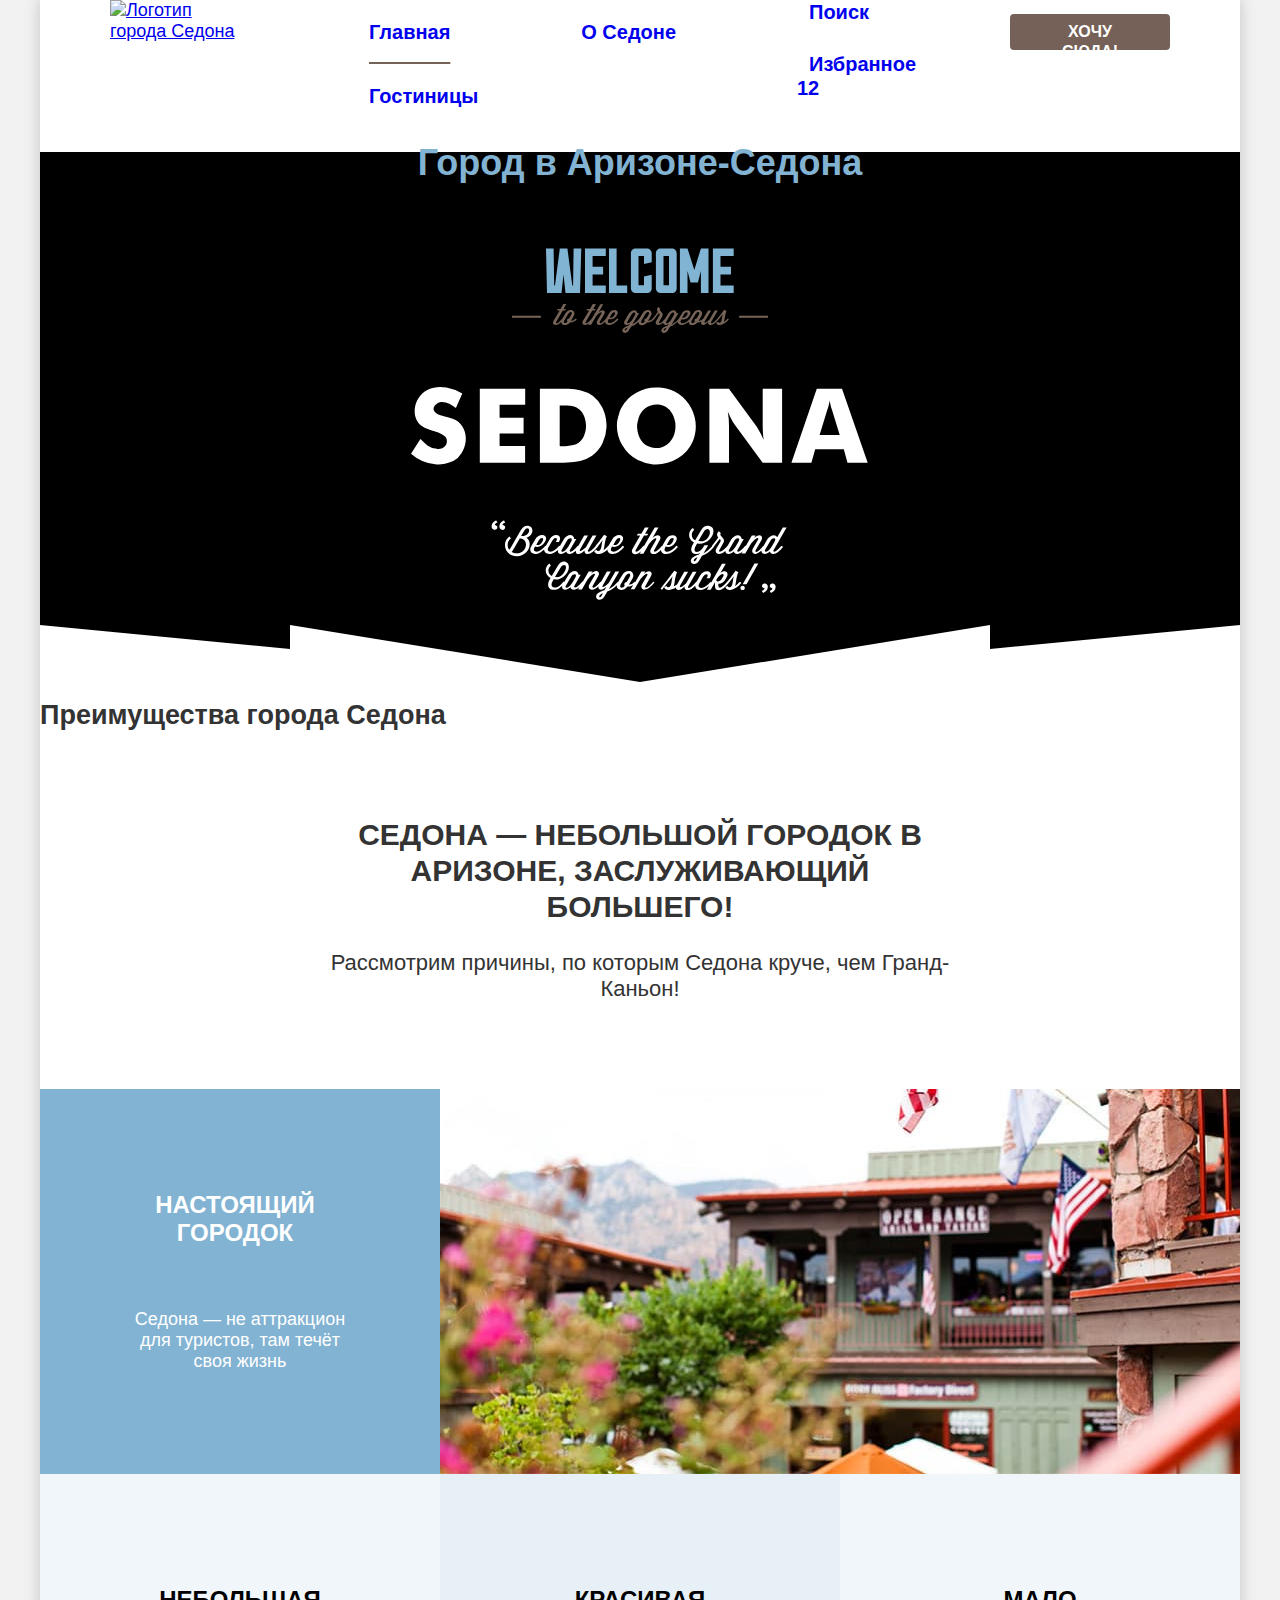
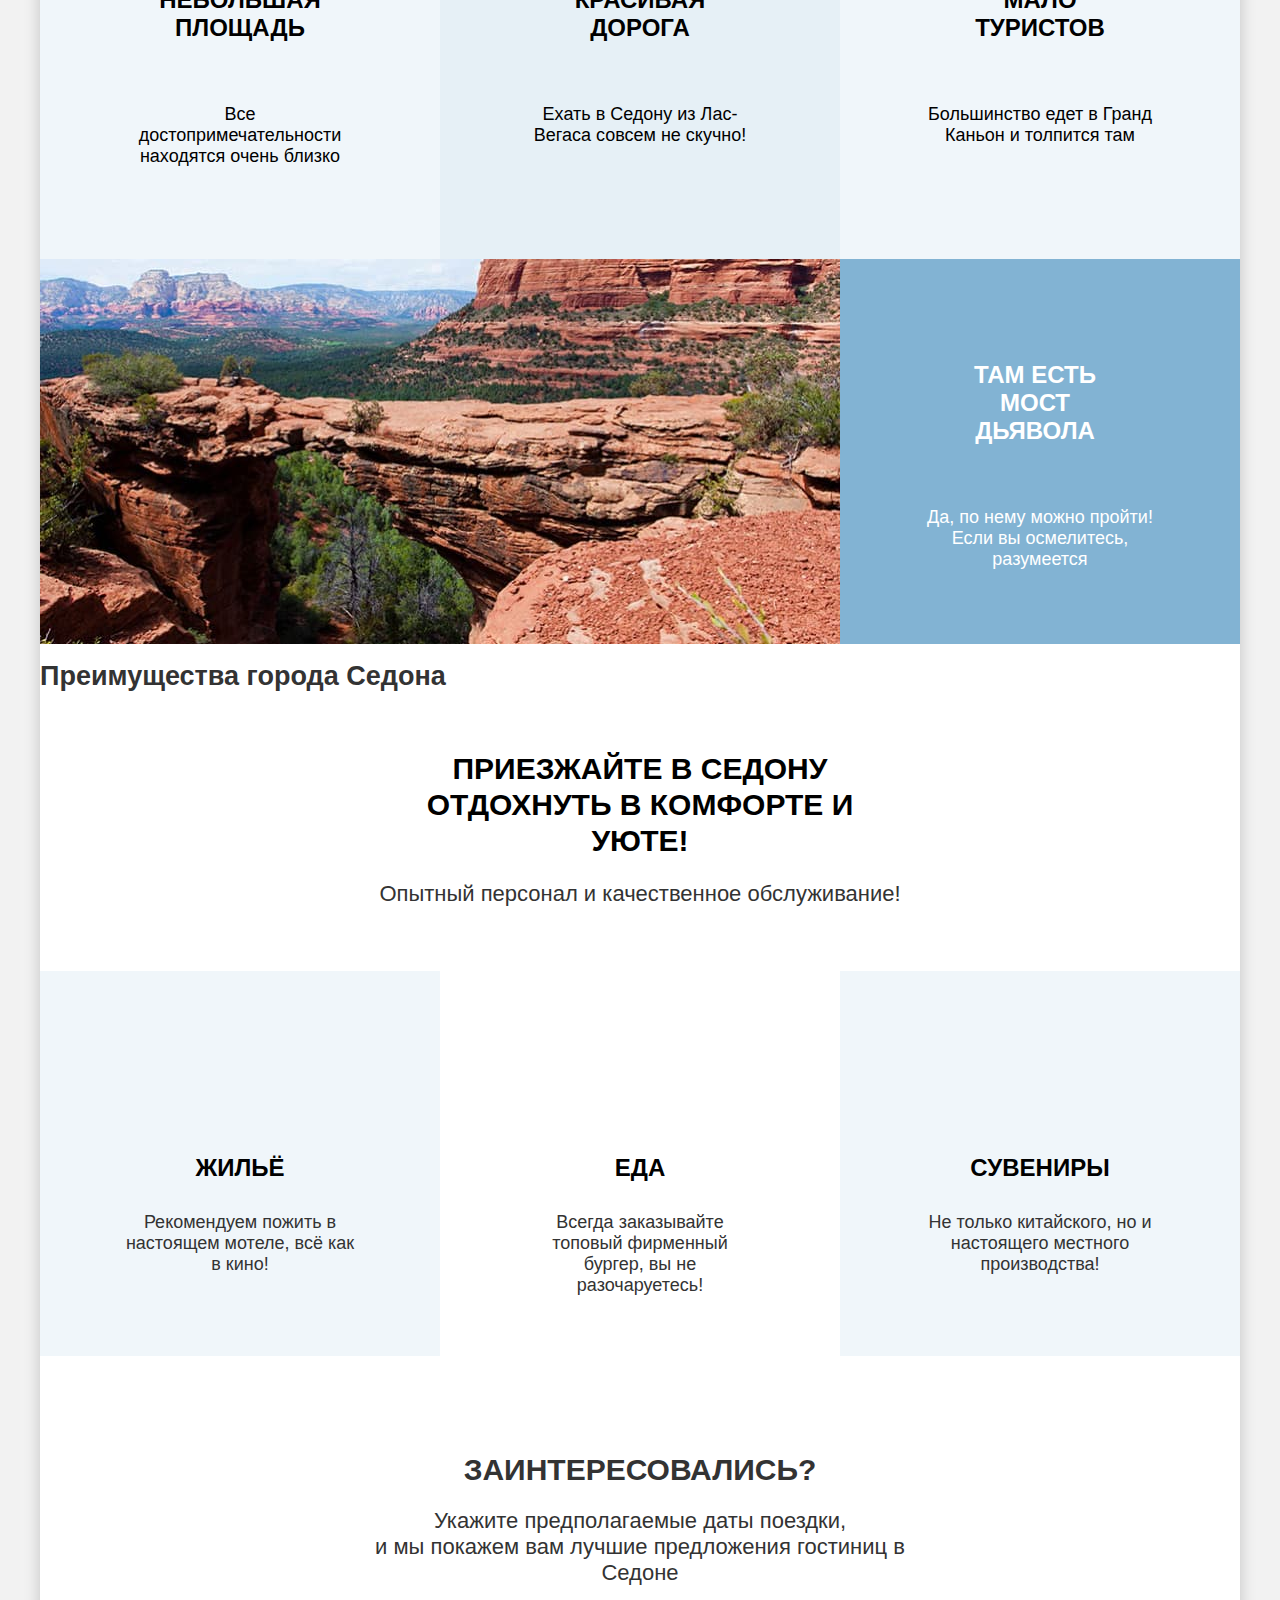
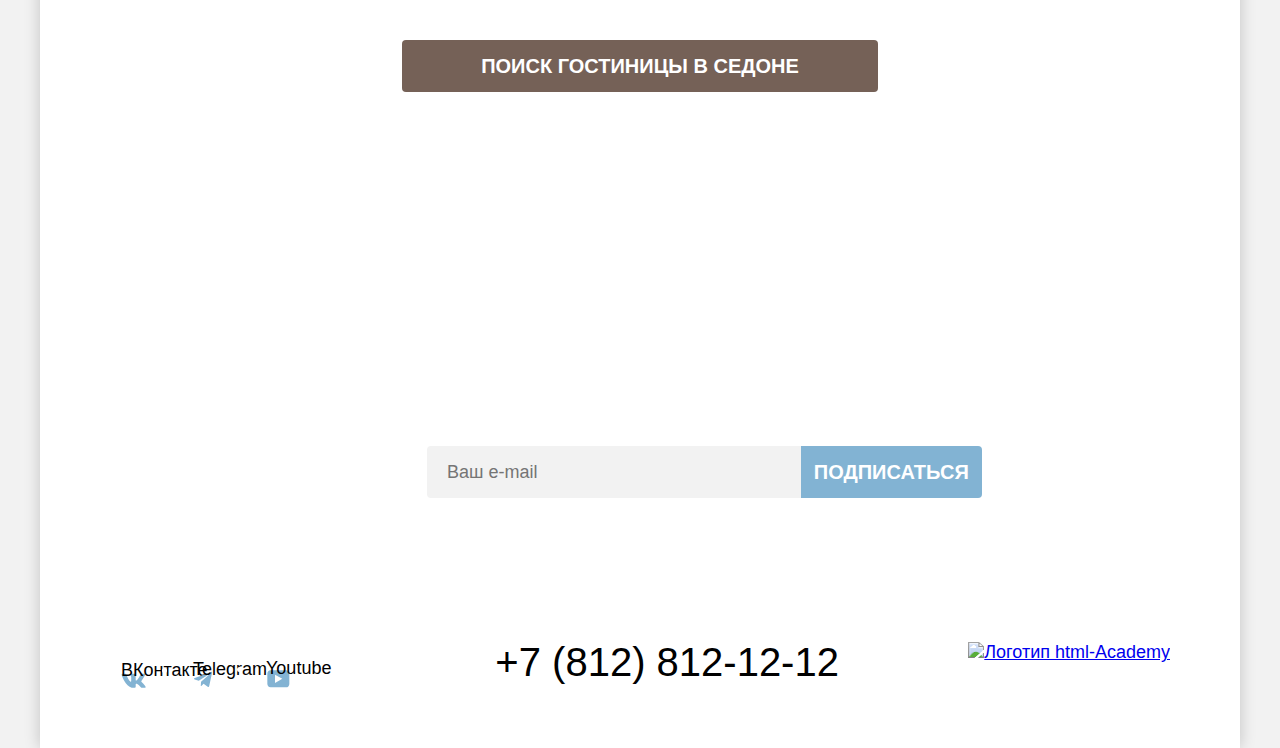
==== commit 023d067d: "Добавляет домашнее задание на 28.02" ====
--- a/index.html
+++ b/index.html
@@ -6,14 +6,14 @@
     <link rel="stylesheet" href="styles/styles.css">
   </head>
   <body>
+    <div class="page-container">
     <header class="page-header">
-      <div class="navigation-link-container">
       <a class="logo-navigation" href="index.html">
           <img class="page-logo-img" src="images/logo-sedona.svg" width="138" height="64" alt="Логотип города Седона">
         </a>
         <nav class="header-navigation">
         <ul class="navigation-list">
-          <li class="navigation-item" href="#">
+          <li class="navigation-item navigation-item-active" href="#">
             <a class="navigation-link navigation-active-link" href="#">Главная</a>
           </li>
           <li class="navigation-item">
@@ -39,18 +39,15 @@
         </ul>
       <a class="header-button" href="#">Хочу сюда!</a>
     </header>
-      </div>
-
     <main class="main-container">
       <section class="main-hero">
-        <h1 class="visually-hidden" hidden>Город в Аризоне-Седона</h1>
+        <h1 class="visually-hidden">Город в Аризоне-Седона</h1>
         <img class="main-img" src="images/welcome.svg" width="458" height="352" alt="Welcome to the Gorgeous Sedona, because the Grand Canyon sucks!">
       </section>
       <section class="main-advantages">
-        <h2 class="visually-hidden" hidden>Преимущества города Седона</h2>
+        <h2 class="visually-hidden">Преимущества города Седона</h2>
         <p class="advantages-description">Седона — небольшой городок в Аризоне, заслуживающий большего!</p>
         <p class="advantages-reasons">Рассмотрим причины, по которым Седона круче, чем Гранд-Каньон!</p>
-
         <ul class="advantages-list">
           <li class="advantages-item  advantages-item-content">
             <div class="advantages-content">
@@ -81,7 +78,7 @@
             </div>
           </li>
         </ul>
-        <h2 class="visually-hidden" hidden>Преимущества города Седона</h2>
+        <h2 class="visually-hidden">Преимущества города Седона</h2>
         <p class="advantages-call">Приезжайте в Седону отдохнуть в комфорте и уюте!</p>
         <p class="advantages-text">Опытный персонал и качественное обслуживание!</p>
       </section>
@@ -100,18 +97,17 @@
           <p class="features-text">Не только китайского, но и настоящего местного производства!</p>
           </li>
         </ul>
-
       </section>
       <section class="main-search">
         <h2 class="main-search-subtitle">Заинтересовались?</h2>
-        <p class="main-search-text">Укажите предполагаемые даты поездки,и мы покажем вам лучшие предложения гостиниц в Седоне</p>
+        <p class="main-search-text">Укажите предполагаемые даты поездки,<br>и мы покажем вам лучшие предложения гостиниц в Седоне</p>
           <a class="search-button" href="#">Поиск гостиницы в Седоне</a>
       </section>
       <section class="all">
         <h2 class="main-all">Подпишитесь на рассылку</h2>
         <p class="main-all-text">Только полезная информация и никакого спама, честное бойскаутское!</p>
         <form class="form-appointment" action="https://echo.htmlacademy.ru/" method="post">
-        <label class="visually-hidden" hidden>ВВедите ваш e-mail</label>
+        <label class="visually-hidden">ВВедите ваш e-mail</label>
           <input class="input" type="text" name="form-appointment" placeholder="Ваш e-mail">
           <button class="button" type="submit">Подписаться</button>
         </form>
@@ -135,11 +131,11 @@
           </a>
         </li>
       </ul>
-
       <a class="footer-phone" href="tel:+78128121212">+7 (812) 812-12-12</a>
       <a class="copyright" href="https://htmlacademy.ru/">
         <img class="logo-htmlacademy" src="images/logo-htmlacademy.svg" width="115" height="33" alt="Логотип html-Academy">
       </a>
     </footer>
+    </div>
   </body>
 </html>
--- a/styles/styles.css
+++ b/styles/styles.css
@@ -25,28 +25,39 @@
   display: flex;
   flex-direction: column;
   min-height: 100%;
-}
-
+  min-width: 1280px;
+}
+
+.page-container {
+  min-height: 100%;
+  margin: 0 auto;
+  background-color: #FFFFFF;
+  width: 1200px;
+  display: flex;
+  flex-direction: column;
+  flex-grow: 1;
+  box-shadow: 0 0 15px 0 #00000033;
+}
 
 html {
   height: 100%;
 }
-
-
 .page-header {
   width: 1200px;
   background-color: #FFFFFF;
   margin: 0 auto;
-  height: 64px;
+  display: flex;
+  justify-content: space-between;
 }
 .header-navigation {
-  height: 64px;
-  display: block;
+  margin: 0;
+  display: flex;
+  justify-content: space-between;
 }
 
 .logo-navigation {
-  margin: 0 30px 0 70px;
-  display: block;
+  margin-left: 70px;
+  display: flex;
 }
 
 .navigation-link {
@@ -55,20 +66,22 @@
   font-size: 20px;
   text-decoration: none;
   text-align: center;
+  display: block;
+  padding: 20px 16px;
 }
 .navigation-list {
   list-style-type: none;
   margin: 0;
-  padding: 20px 16px 20px 16px;
+  padding: 0;
   width: 339px;
   display: flex;
   flex-wrap: wrap;
   justify-content: space-between;
 }
 
-.navigation-link-container {
-display: flex;
-justify-content: space-between;
+.navigation-link-user .navigation-link {
+  min-width: 100px;
+  min-height: 64px;
 }
 .navigation-link-user {
   font-weight: 700;
@@ -76,16 +89,26 @@
   font-size: 20px;
   text-decoration: none;
   text-align: center;
+
 }
 .navigation-user {
   list-style-type: none;
   padding: 0;
   margin: 0;
+  width: 88px;
+  display: flex;
+  flex-wrap: wrap;
+}
+.navigation-link-user-search {
+  padding: 22px 12px;
+}
+.navigation-link-user-like {
+  padding: 22px 12px;
 }
 .navigation-active-link {
  text-decoration: underline;
  text-decoration-color:  #756257;
- text-underline-offset: 21px;
+ text-underline-offset: 23px;
  text-decoration-thickness: 2px;
 }
 
@@ -93,10 +116,10 @@
 
 .main-hero {
   background-image: url("../images/divider.svg"), url("../images/background-index.jpg");
-  background-size: 100% auto;
+  background-size: 100% auto, cover;
   background-repeat: no-repeat;
   background-color: #000000;
-  background-position: bottom;
+  background-position: bottom, top;
   text-align: center;
   color: #82B3D3;
 }
@@ -107,10 +130,9 @@
   text-align: center;
   font-weight: 700;
   text-transform: uppercase;
-  height: 72px;
   width: 620px;
   margin: 0 auto;
-  padding:  69px 290px 25px 290px;
+  padding:  69px 50px 25px;
 }
 .header-button {
   font-size: 16px;
@@ -221,6 +243,7 @@
   display: flex;
   justify-content: space-between;
   flex-direction: row;
+  flex-wrap: wrap;
 }
 .features-item-desc {
   background: #83B3D31F;
@@ -258,6 +281,7 @@
   width: 1200px;
   margin: 0 auto;
   background-color: #FFFFFF;
+  flex-grow: 1;
 }
 .main-search {
   margin: 96px 304px 96px 304px;
@@ -272,10 +296,11 @@
   margin-bottom: 20px;
 }
 .main-img {
-  width: 458;
-  height: 352;
+  width: 458px;
+  height: 352px;
   padding: 51px 371px 82px 371px;
   display: block;
+  margin: 0 auto;
 }
 
 .main-search-text {
@@ -359,14 +384,15 @@
 .page-footer {
   background: #FFFFFF;
   color: #FFFFFF;
-  width: 1060px;
-  height: 50px;
-  flex-grow: 1;
+  width: 1200px;
+  box-sizing: border-box;
   display: flex;
   justify-content: space-between;
+  flex-wrap: wrap;
   padding: 40px 70px 30px 70px;
   margin: 0 auto;
 }
+
 .footer-phone {
   font-size: 40px;
   line-height: 40px;
@@ -377,8 +403,10 @@
 
 .footer-social-list {
   display: flex;
-  margin: 0;
-  padding: 0;
+  flex-wrap: wrap;
+  margin: 5px 41px 5px 0;
+  padding: 0;
+
 }
 .social-link-vk {
   background-image: url("../images/social-vk.svg");
@@ -386,6 +414,10 @@
   background-position: 0%;
   color: #000000;
   text-decoration: none;
+  width: 47px;
+  height: 40px;
+  padding: 13px 11px;
+  display: block;
 }
 .social-link-telegram {
   background-image: url("../images/social-telegram.svg");
@@ -393,6 +425,10 @@
   background-position: 0%;
   color: #000000;
   text-decoration: none;
+  width: 47px;
+  height: 40px;
+  padding: 12px 14px;
+  display: block;
 }
 .social-link-youtube {
   background-image: url("../images/social-youtube.svg");
@@ -400,6 +436,10 @@
   background-position: 0%;
   color: #000000;
   text-decoration: none;
+  width: 47px;
+  height: 40px;
+  display: block;
+  padding: 11px 12px;
 }
 .inner-container {
   background-image: url("../images/background-catalog.jpg");
@@ -427,6 +467,7 @@
 .catalog-filter {
   margin: 0;
   display: flex;
+  flex-wrap: wrap;
   justify-content: space-between;
   flex-direction: row;
 }
@@ -470,6 +511,12 @@
   border-radius: 4px;
   padding: 8px 50px 8px 50px;
 }
+.button-catalog-reset {
+  display: block;
+  width: 191px;
+}
+
+
 .button-light {
   color:#000000;
   text-decoration: none;
@@ -486,16 +533,17 @@
   margin: 50px 70px 40px 70px;
   padding: 0;
   display: flex;
+  flex-wrap: wrap;
   justify-content: space-between;
   width: 1060px;
-  height: 49px;
+  background-color: #FFFFFF;
 }
 .inner-container {
   margin: 0;
   padding: 0;
+
 }
 .select-control {
-  font-size: 18px;
   line-height: 21px;
   color: #333333;
   width: 292px;
@@ -519,7 +567,6 @@
   text-transform: uppercase;
   padding: 8px 18px 8px 18px;
   border-radius: 4px;
-
   font-size: 16px;
   line-height: 20px;
   font-weight: 700;
@@ -530,19 +577,18 @@
 .product-list {
   list-style-type: none;
   margin: 0;
-  display: flex;
-  justify-content: space-between;
-  flex-wrap: wrap;
+  display: grid;
   padding: 0 70px 80px 70px;
+  grid-template-columns: 340px 340px 340px;
+  gap: 20px;
 }
 .product-card {
   padding: 20px 20px 20px 20px;
-border: 1px solid rgba(230, 230, 230, 1);
-margin-bottom: 20px;
-}
-.product-card: last-child {
-  margin-bottom: 0;
-}
+  border: 1px solid rgba(230, 230, 230, 1);
+  border-radius: 4px;
+}
+
+
 .product-card-text {
   font-weight: 400;
   color: #333333;
@@ -596,69 +642,72 @@
 .pagination {
   list-style-type: none;
   display: flex;
-  justify-content: space-between;
-  width: 400px;
-  height: 60px;
+  flex-wrap: wrap;
   padding: 0;
   margin: 0 70px 60px 70px;
-
-}
-.pagination-link-active {
+}
+
+
+.pagination-item-active {
+  background-color: #F2F2F2;
+}
+.pagination-link {
+  display: block;
+  box-sizing: border-box;
   font-size: 20px;
   line-height: 36px;
   font-weight: 700;
   text-align: center;
-  color: #000000;
-  background: #F2F2F2;
-  padding: 12px 12px 12px 12px;
+  background: #82B3D3;
+  text-decoration: none;
   width: 60px;
   height: 60px;
   border-radius: 4px;
-}
-.pagination-link {
-  font-size: 20px;
-  line-height: 36px;
-  font-weight: 700;
-  text-align: center;
-  background: #82B3D3;
-  text-decoration: none;
+  padding: 12px 12px 12px 12px;
+}
+.pagination-item:not(:last-child) {
+  margin-right: 8px;
   width: 60px;
   height: 60px;
-  border-radius: 4px;
-  padding: 12px 12px 12px 12px;
-}
-
-.hotels-stars-4 {
-  background-image: url("../images/star.svg");
-  background-repeat: no-repeat;
-  background-position: 0%;
-}
-.hotels-stars-3 {
-  background-image: url("../images/star.svg");
-  background-repeat: no-repeat;
-  background-position: 0%;
-}
-.hotels-stars-2 {
-  background-image: url("../images/star.svg");
-  background-repeat: no-repeat;
-  background-position: 0%;
-}
-.pagination-link {
-  font-size: 20px;
-  line-height: 36px;
-  font-weight: 700;
-  text-align: center;
-  background: #82B3D3;
-}
-
+}
 .pagination-btn {
   font-size: 22px;
   line-height: 26px;
   font-weight: 400;
   text-align: center;
   color: #000000;
-}
+
+}
+
+.hotels-stars-4 {
+  background-image: url("../images/star.svg");
+  background-repeat: no-repeat;
+  background-position: 0%;
+}
+.hotels-stars-3 {
+  background-image: url("../images/star.svg");
+  background-repeat: no-repeat;
+  background-position: 0%;
+}
+.hotels-stars-2 {
+  background-image: url("../images/star.svg");
+  background-repeat: no-repeat;
+  background-position: 0%;
+}
+
+
 .all-catalog {
   padding: 0;
   margin: 96px 258px 104px 258px;
 }
+
+/* .visually-hidden { */
+  position: absolute;
+  width: 1px;
+  height: 1px;
+  margin: -1px;
+  padding: 0;
+  border: 0;
+  clip: rect(0 0 0 0);
+  overflow: hidden;
+}
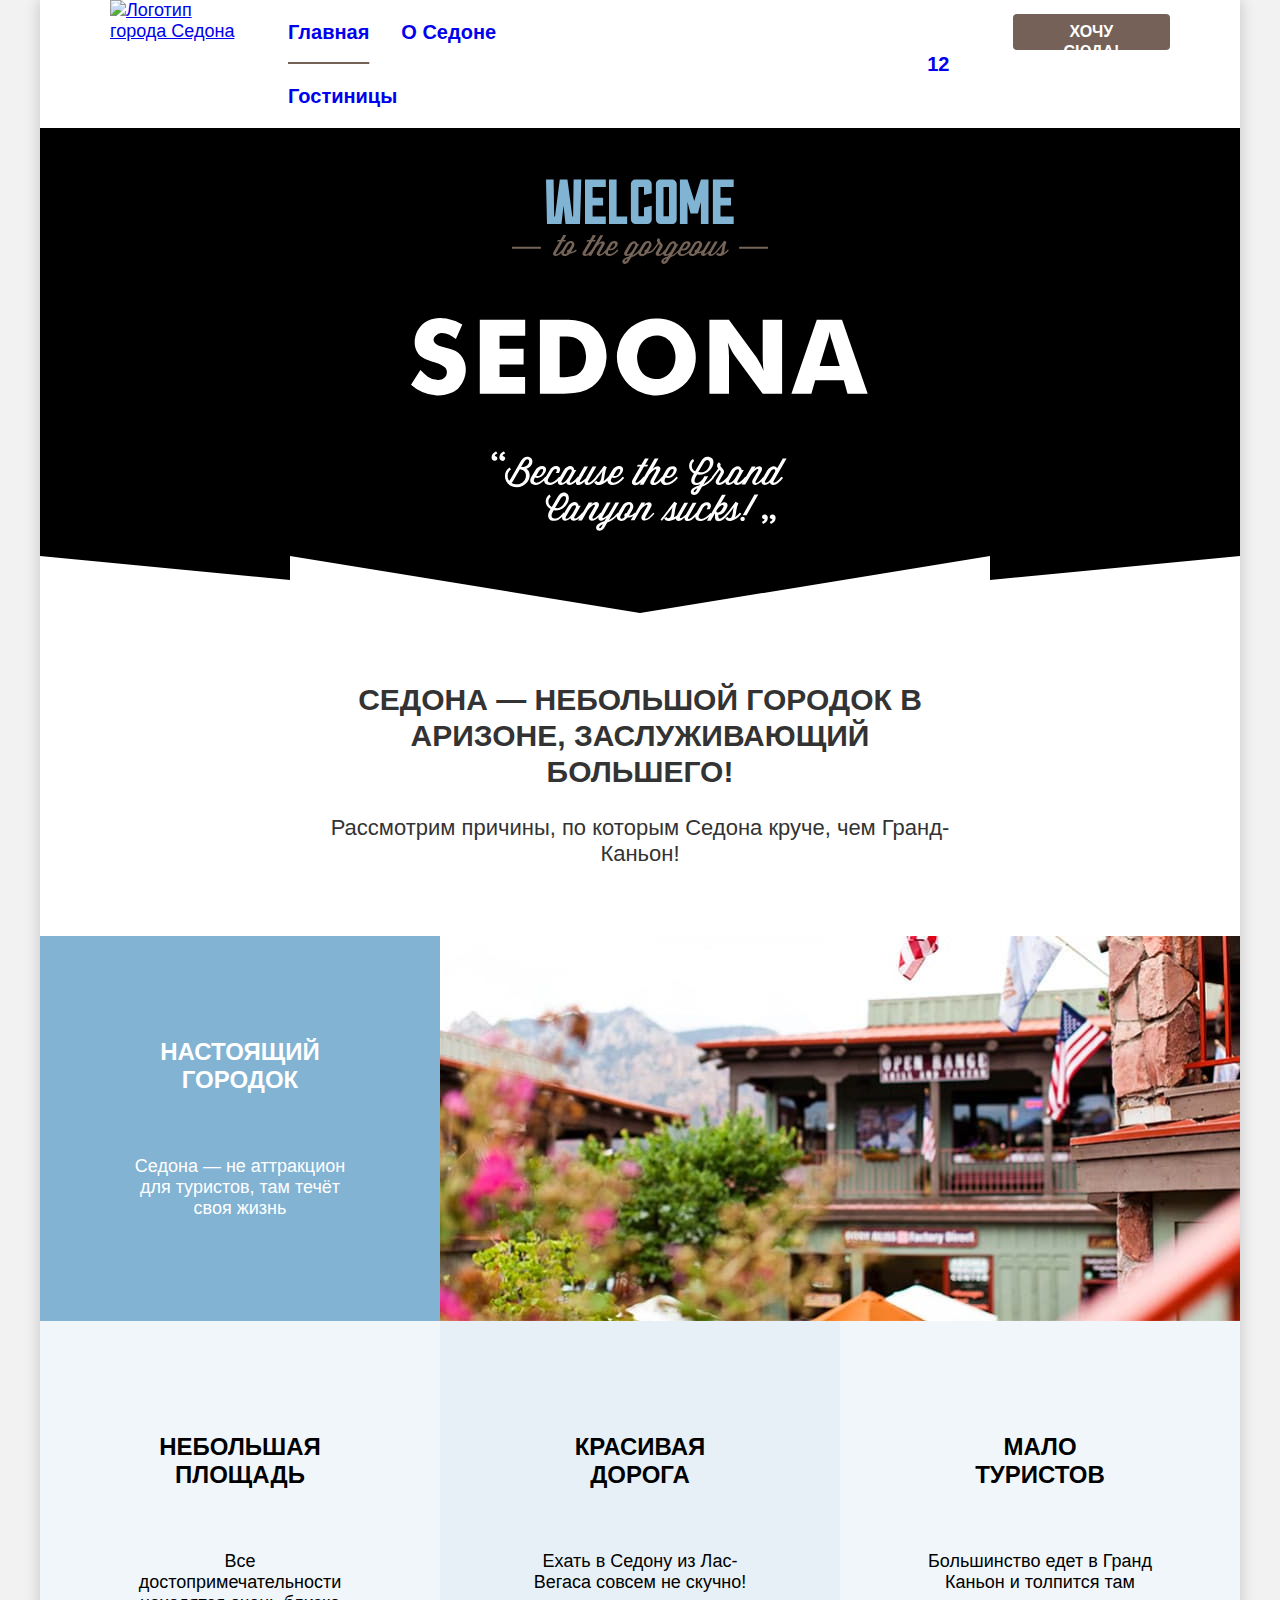
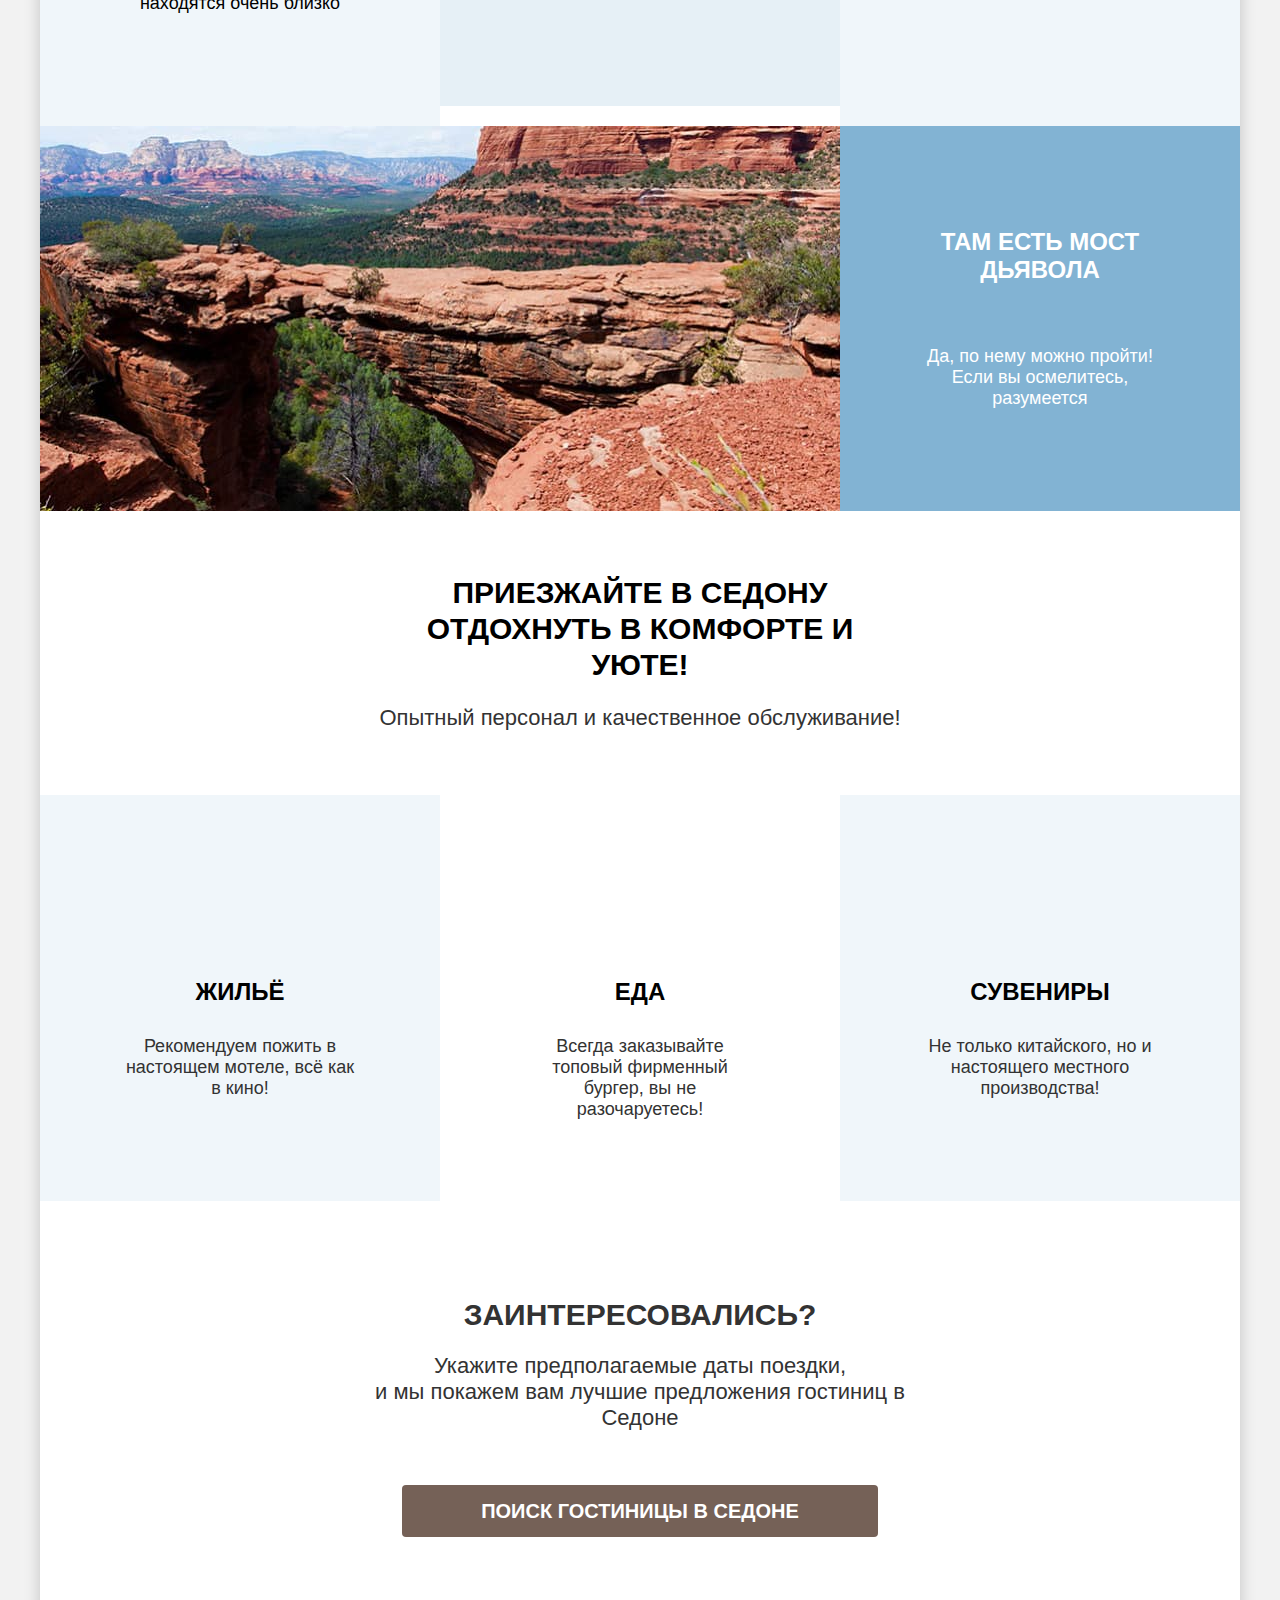
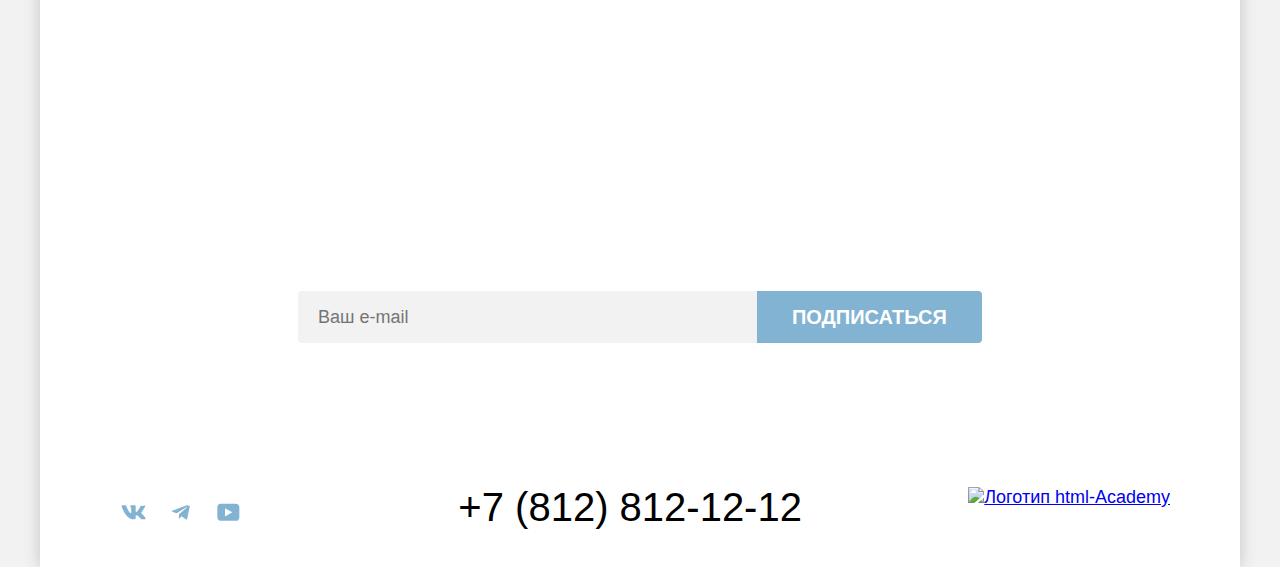
==== commit 3d9f3ac1: "Домашнее задание на 04.03" ====
--- a/index.html
+++ b/index.html
@@ -54,35 +54,35 @@
             <h3 class="advantages-title-text">Настоящий городок</h3>
             <p class="advantages-item-p">Седона — не аттракцион для туристов, там течёт своя жизнь</p>
             </div>
-            <img src="images/photo-1.jpg" width="800" height="385" alt="Домики в городке рядом с горами">
+            <img class="advantages-img" src="images/photo-1.jpg" width="800" height="385" alt="Домики в городке рядом с горами">
           </li>
-        <div class="advantages-block">
-          <li class="advantages-item advantages-item-desc-light">
+
+          <li class="advantages-composite-item advantages-item-desc-light">
             <h3 class="advantages-title">Небольшая площадь</h3>
             <p class="advantages-items">Все достопримечательности находятся очень близко</p>
           </li>
-          <li class="advantages-item advantages-item-desc">
+          <li class="advantages-composite-item advantages-item-desc">
             <h3 class="advantages-title">Красивая <br>дорога</h3>
             <p class="advantages-items">Ехать в Седону из Лас-Вегаса совсем не скучно!</p>
           </li>
-          <li class="advantages-item advantages-item-desc-light">
+          <li class="advantages-composite-item advantages-item-desc-light">
             <h3 class="advantages-title">Мало <br> туристов</h3>
             <p class="advantages-items">Большинство едет в Гранд Каньон и толпится там</p>
           </li>
-        </div>
+
           <li class="advantages-item advantages-item-content">
-            <img src="images/photo-2.jpg" width="800" height="385" alt="Мост Дьявола в Гранд-Каньоне">
+            <img class="advantages-img" src="images/photo-2.jpg" width="800" height="385" alt="Мост Дьявола в Гранд-Каньоне">
             <div class="advantages-content">
             <h3 class="advantages-title-text">Там есть мост Дьявола</h3>
             <p class="advantages-item-p">Да, по нему можно пройти! Если вы осмелитесь, разумеется</p>
             </div>
           </li>
         </ul>
+      </section>
+      <section class="features"></section>
         <h2 class="visually-hidden">Преимущества города Седона</h2>
         <p class="advantages-call">Приезжайте в Седону отдохнуть в комфорте и уюте!</p>
         <p class="advantages-text">Опытный персонал и качественное обслуживание!</p>
-      </section>
-      <section class="features">
         <ul class="features-list">
           <li class="features-item-desc">
           <h3 class="features-subtitle">Жильё</h3>
--- a/styles/styles.css
+++ b/styles/styles.css
@@ -47,17 +47,21 @@
   background-color: #FFFFFF;
   margin: 0 auto;
   display: flex;
-  justify-content: space-between;
+
 }
 .header-navigation {
   margin: 0;
   display: flex;
-  justify-content: space-between;
+  padding: 0;
+  margin-right: 285px;
 }
 
 .logo-navigation {
   margin-left: 70px;
-  display: flex;
+  margin-right: 28px;
+  display: block;
+  width: 138px;
+  height: 64px;
 }
 
 .navigation-link {
@@ -73,10 +77,16 @@
   list-style-type: none;
   margin: 0;
   padding: 0;
-  width: 339px;
   display: flex;
   flex-wrap: wrap;
-  justify-content: space-between;
+  min-width: 339px;
+
+}
+.navigation-search {
+  width: 44px;
+}
+.navigation-user-like {
+  width: 44px;
 }
 
 .navigation-link-user .navigation-link {
@@ -89,8 +99,8 @@
   font-size: 20px;
   text-decoration: none;
   text-align: center;
-
-}
+}
+
 .navigation-user {
   list-style-type: none;
   padding: 0;
@@ -99,18 +109,31 @@
   display: flex;
   flex-wrap: wrap;
 }
-.navigation-link-user-search {
-  padding: 22px 12px;
-}
-.navigation-link-user-like {
-  padding: 22px 12px;
-}
+
 .navigation-active-link {
  text-decoration: underline;
  text-decoration-color:  #756257;
  text-underline-offset: 23px;
  text-decoration-thickness: 2px;
 }
+.header-button {
+  font-size: 16px;
+  font-weight: 700;
+  line-height: 20px;
+  text-align: center;
+  background: #756157;
+  text-transform: uppercase;
+  text-decoration: none;
+  color: #FFFFFF;
+  padding: 8px 34px 8px 34px;
+  margin: 14px 0;
+  border-radius: 4px;
+  width: 92px;
+  height: 20px;
+  margin-left: auto;
+  margin-right: 70px;
+  display: block;
+}
 
 
 
@@ -134,21 +157,7 @@
   margin: 0 auto;
   padding:  69px 50px 25px;
 }
-.header-button {
-  font-size: 16px;
-  font-weight: 700;
-  line-height: 20px;
-  text-align: center;
-  background: #756157;
-  text-transform: uppercase;
-  text-decoration: none;
-  color: #FFFFFF;
-  padding: 8px 34px 8px 34px;
-  margin: 14px 70px 14px 20px;
-  border-radius: 4px;
-  width: 92px;
-  height: 20px;
-}
+
 .advantages-reasons {
   font-size: 22px;
   line-height: 26px;
@@ -164,13 +173,12 @@
   color: #FFFFFF;
   font-weight: 700;
   text-transform: uppercase;
-  padding: 102px 112px 62px 102px;
-  margin: 0;
+  margin: 0;
+  margin-bottom: 62px;
 }
 .advantages-item-p {
   text-align: center;
   color: #FFFFFF;
-  padding: 0 85px 102px 85px;
   margin: 0;
 }
 .advantages-item {
@@ -178,21 +186,30 @@
   list-style-type: none;
   padding: 0;
   margin: 0;
-}
-.advantages-block {
-  margin: 0;
-  padding: 0;
-  display: flex;
-  justify-content: space-between;
-}
+  width: 1200px;
+}
+.advantages-composite-item {
+  list-style-type: none;
+  padding: 0;
+  margin: 0;
+
+}
+
 .advantages-item-desc-light {
   background: rgba(131, 179, 211, 0.12);
   width: 400px;
-  height: 385px;
+  min-height: 385px;
 }
 .advantages-content {
-  width: 400px;
-  height: 385px;
+  width: 230px;
+  min-height: 181px;
+  padding: 102px 85px;
+}
+.advantages-img {
+  display: block;
+  width: 800px;
+  height: auto;
+  object-fit: contain;
 }
 .advantages-item-desc {
   background: rgba(131, 179, 211, 0.2);
@@ -219,8 +236,13 @@
 }
 .advantages-item-content {
   display: flex;
-  flex-direction: row;
-}
+}
+.advantages-list {
+  padding: 0;
+  margin: 0;
+  display: flex;
+  flex-wrap: wrap;
+  }
 
 .advantages-call {
   font-size: 30px;
@@ -241,21 +263,19 @@
   margin:0;
   padding: 0;
   display: flex;
-  justify-content: space-between;
-  flex-direction: row;
   flex-wrap: wrap;
 }
 .features-item-desc {
   background: #83B3D31F;
   list-style-type: none;
   width: 400px;
-  height: 385px;
+  min-height: 385px;
 }
 .features-item-desc-light {
   background-color: #FFFFFF;
   list-style-type: none;
   width: 400px;
-  height: 385px;
+  min-height: 385px;
 }
 .features-subtitle {
   font-size: 24px;
@@ -273,9 +293,7 @@
   padding: 0 85px 81px 85px;
 }
 
-.advantages-list {
-padding: 0;
-}
+
 
 .main-container {
   width: 1200px;
@@ -284,7 +302,7 @@
   flex-grow: 1;
 }
 .main-search {
-  margin: 96px 304px 96px 304px;
+  padding: 96px 304px 96px 304px;
 }
 .main-search-subtitle {
   font-size: 30px;
@@ -384,13 +402,11 @@
 .page-footer {
   background: #FFFFFF;
   color: #FFFFFF;
-  width: 1200px;
   box-sizing: border-box;
   display: flex;
   justify-content: space-between;
   flex-wrap: wrap;
   padding: 40px 70px 30px 70px;
-  margin: 0 auto;
 }
 
 .footer-phone {
@@ -416,7 +432,6 @@
   text-decoration: none;
   width: 47px;
   height: 40px;
-  padding: 13px 11px;
   display: block;
 }
 .social-link-telegram {
@@ -427,7 +442,6 @@
   text-decoration: none;
   width: 47px;
   height: 40px;
-  padding: 12px 14px;
   display: block;
 }
 .social-link-youtube {
@@ -439,7 +453,6 @@
   width: 47px;
   height: 40px;
   display: block;
-  padding: 11px 12px;
 }
 .inner-container {
   background-image: url("../images/background-catalog.jpg");
@@ -560,12 +573,14 @@
   line-height: 28px;
   font-weight: 700;
   color: #000000;
+  margin: 0;
+  grid-column: 1 / -1;
 }
 .button-favorite-active {
   color: #FFFFFF;
   background: #7DB54F;
   text-transform: uppercase;
-  padding: 8px 18px 8px 18px;
+  padding: 8px 0;
   border-radius: 4px;
   font-size: 16px;
   line-height: 20px;
@@ -573,6 +588,7 @@
   text-align: center;
   margin: 0;
   border-width: 0;
+  display: block;
 }
 .product-list {
   list-style-type: none;
@@ -586,17 +602,25 @@
   padding: 20px 20px 20px 20px;
   border: 1px solid rgba(230, 230, 230, 1);
   border-radius: 4px;
-}
-
+  display: grid;
+  grid-template-columns: 140px 140px;
+  gap: 16px 20px;
+}
+.product-card-img {
+  display: block;
+  grid-column: 1 / -1;
+}
 
 .product-card-text {
   font-weight: 400;
   color: #333333;
+  margin: 0;
 }
 .product-price {
   font-weight: 400;
+  margin: 0;
+  color: #333333;
   text-align: right;
-  color: #333333;
 }
 .product-card-button {
   font-size: 16px;
@@ -609,7 +633,8 @@
   border-width: 0;
   color: #FFFFFF;
   border-radius: 4px;
-  padding: 8px 26px 8px 26px;
+  padding-top: 8px;
+  display: block;
 }
 
 .button-favorite {
@@ -623,7 +648,9 @@
   border-width: 0;
   color: #FFFFFF;
   border-radius: 4px;
-  padding: 8px 20px 8px 20px;
+  padding: 8px 0;
+  display: block;
+  height: 36px;
 }
 .product-card-reyting {
   font-size: 16px;
@@ -640,17 +667,30 @@
   margin: 0;
 }
 .pagination {
-  list-style-type: none;
-  display: flex;
-  flex-wrap: wrap;
-  padding: 0;
-  margin: 0 70px 60px 70px;
+  padding: 40px 70px;
+  margin: 0;
+}
+.pagination-list {
+  list-style-type: none;
+  display: flex;
+  margin: 0;
+  padding: 0;
 }
 
 
 .pagination-item-active {
   background-color: #F2F2F2;
-}
+  color: #000000;
+  border-radius: 4px;
+  text-align: center;
+  box-sizing: border-box;
+  display: block;
+  font-size: 20px;
+  font-weight: 700;
+  line-height: 36px;
+  padding-top: 12px;
+}
+
 .pagination-link {
   display: block;
   box-sizing: border-box;
@@ -659,9 +699,9 @@
   font-weight: 700;
   text-align: center;
   background: #82B3D3;
+  color: #FFFFFF;
   text-decoration: none;
   width: 60px;
-  height: 60px;
   border-radius: 4px;
   padding: 12px 12px 12px 12px;
 }
@@ -671,11 +711,15 @@
   height: 60px;
 }
 .pagination-btn {
+  display: block;
   font-size: 22px;
   line-height: 26px;
   font-weight: 400;
   text-align: center;
   color: #000000;
+  width: 60px;
+  padding: 17px 0;
+  margin-right: 8px;
 
 }
 
@@ -697,11 +741,11 @@
 
 
 .all-catalog {
-  padding: 0;
-  margin: 96px 258px 104px 258px;
-}
-
-/* .visually-hidden { */
+  margin: 0;
+  padding: 96px 258px 104px 258px;
+}
+
+ .visually-hidden {
   position: absolute;
   width: 1px;
   height: 1px;
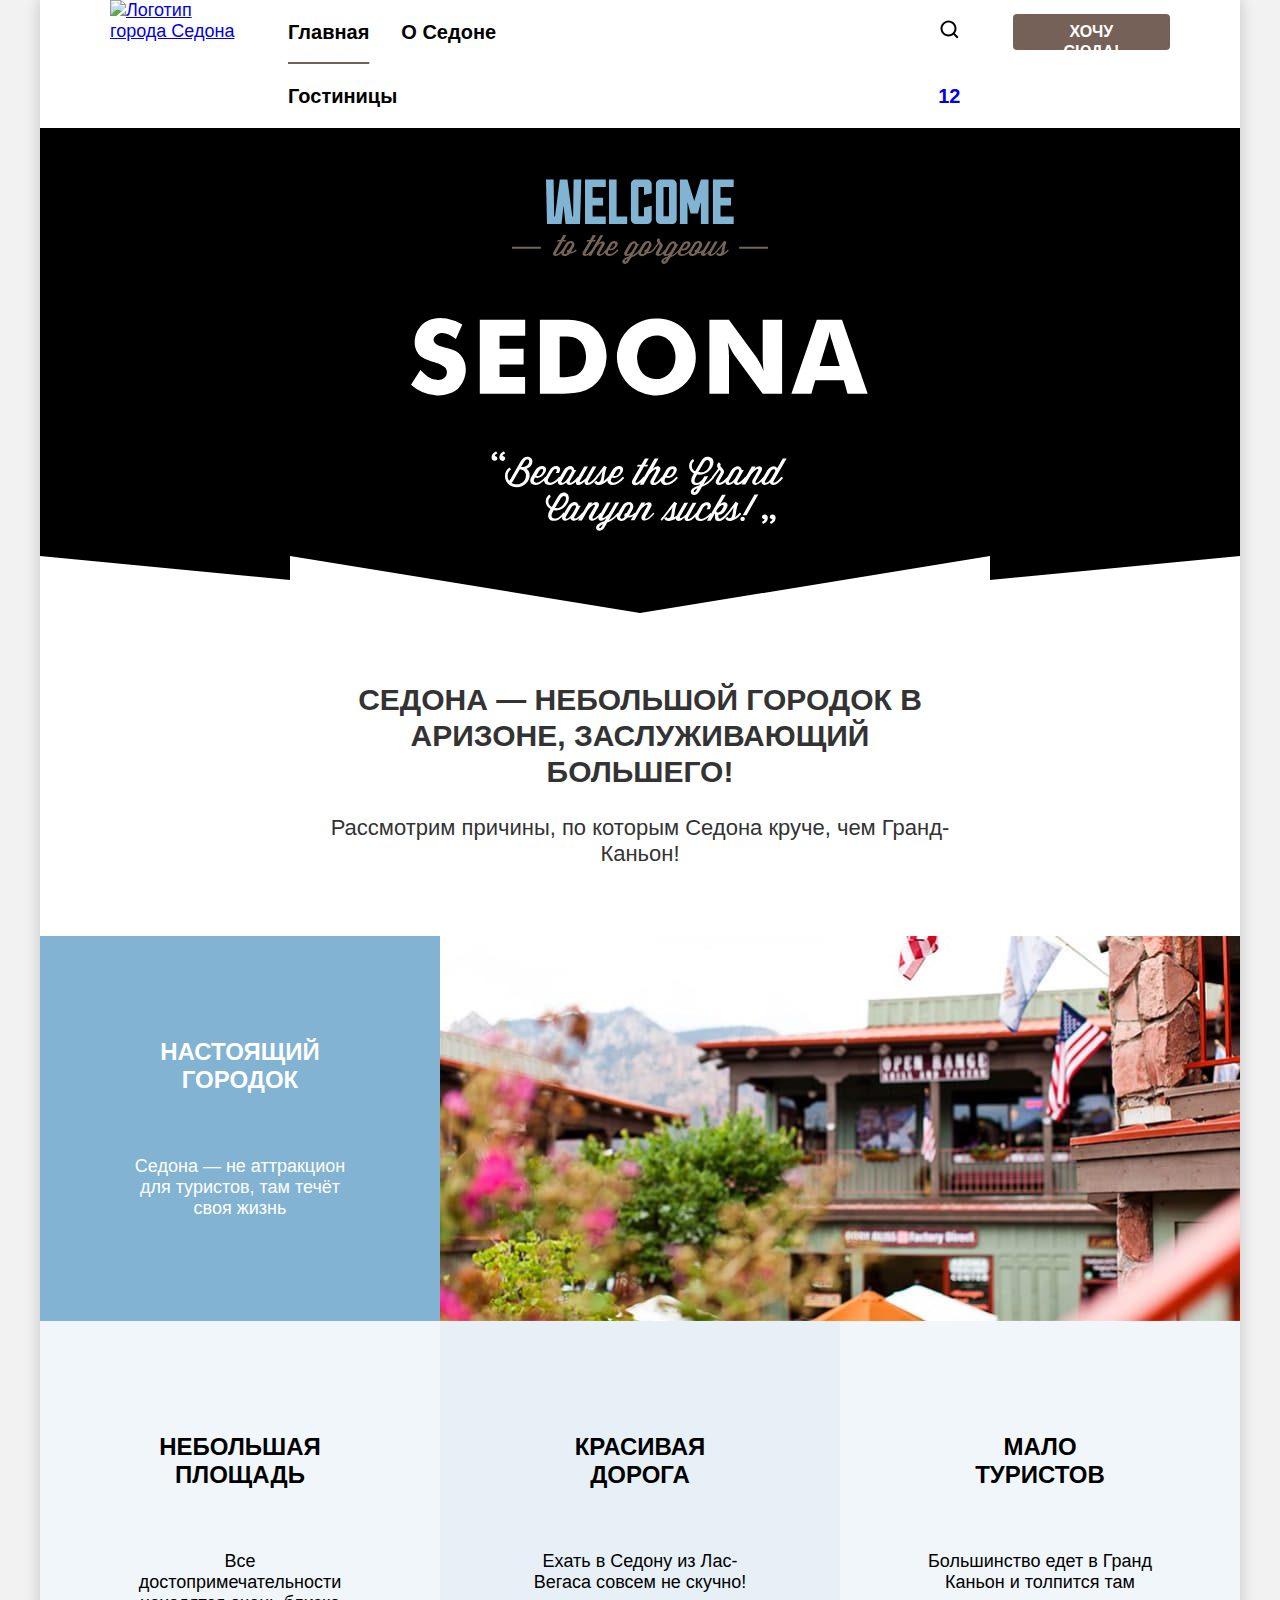
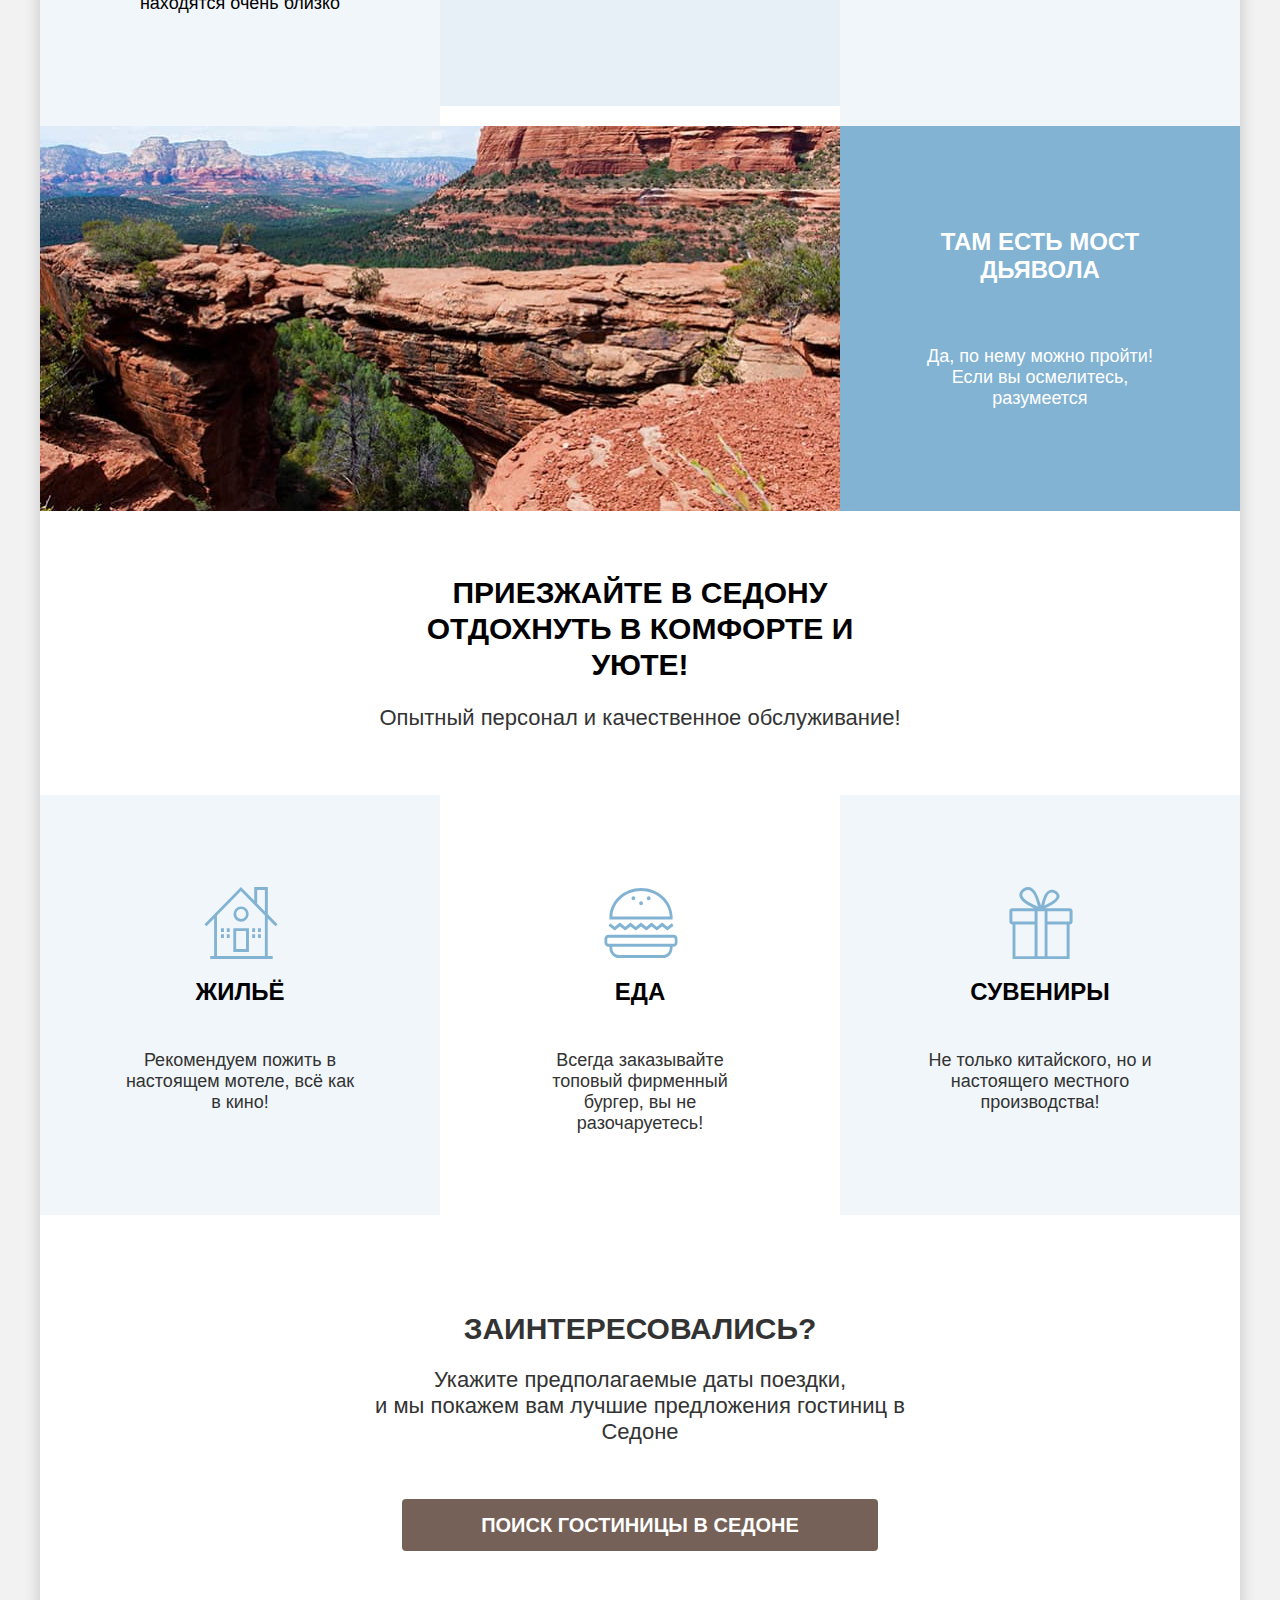
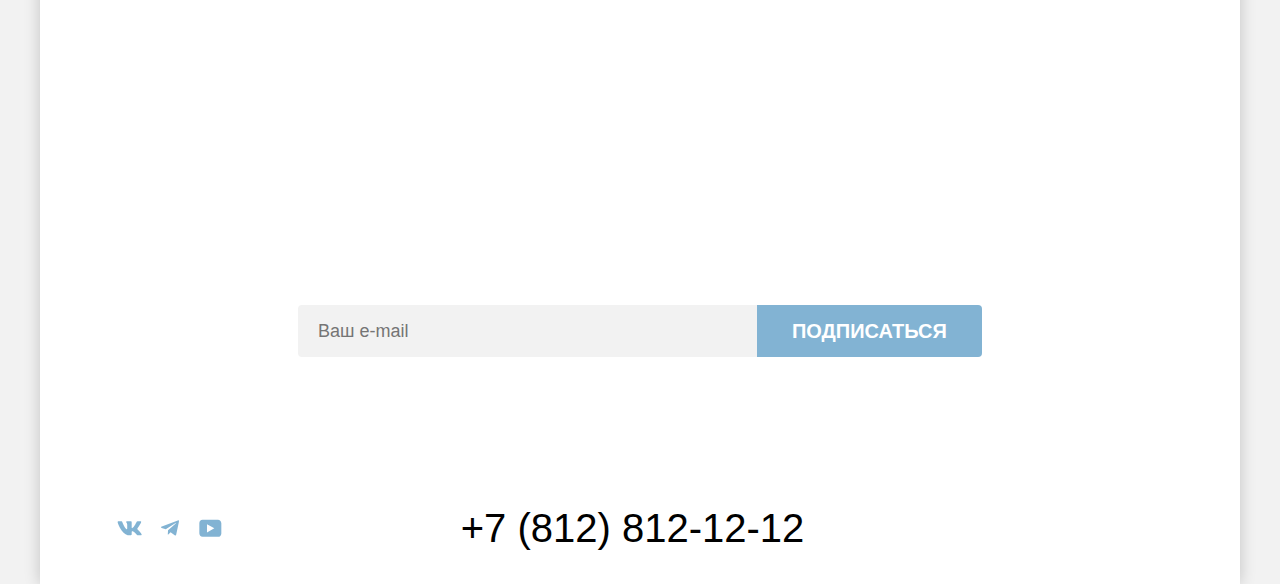
==== commit 3bf91215: "Добавляет домашнее задание на 11.03" ====
--- a/index.html
+++ b/index.html
@@ -27,6 +27,9 @@
         <ul class="navigation-user">
           <li class="navigation-search">
             <a class="navigation-link-user navigation-link-user-search" href="#">
+              <svg aria-hidden="true" focusable="false" width="20" height="20" viewBox="0 0 20 20" fill="none" xmlns="http://www.w3.org/2000/svg">
+                <path d="M19.5 18.0083L15.8 14.3287C16.8 13.0359 17.5 11.3453 17.5 9.4558C17.5 5.08011 13.9 1.5 9.5 1.5C5.1 1.5 1.5 5.17956 1.5 9.55525C1.5 13.9309 5.1 17.511 9.5 17.511C11.3 17.511 13 16.9144 14.4 15.8204L18.1 19.5L19.5 18.0083ZM9.5 15.5221C6.2 15.5221 3.5 12.837 3.5 9.55525C3.5 6.27348 6.2 3.5884 9.5 3.5884C12.8 3.5884 15.5 6.27348 15.5 9.55525C15.5 12.837 12.8 15.5221 9.5 15.5221Z" fill="black"/>
+                </svg>
               <span class="visually-hidden">Поиск</span>
             </a>
           </li>
@@ -85,15 +88,15 @@
         <p class="advantages-text">Опытный персонал и качественное обслуживание!</p>
         <ul class="features-list">
           <li class="features-item-desc">
-          <h3 class="features-subtitle">Жильё</h3>
+          <h3 class="features-subtitle features-subtitle-home">Жильё</h3>
           <p class="features-text">Рекомендуем пожить в настоящем мотеле, всё как в кино!</p>
           </li>
           <li class="features-item-desc-light">
-          <h3 class="features-subtitle">Еда</h3>
+          <h3 class="features-subtitle features-subtitle-food">Еда</h3>
           <p class="features-text">Всегда заказывайте топовый фирменный бургер, вы не разочаруетесь!</p>
           </li>
           <li class="features-item-desc">
-          <h3 class="features-subtitle">Сувениры</h3>
+          <h3 class="features-subtitle features-subtitle-suvenirs">Сувениры</h3>
           <p class="features-text">Не только китайского, но и настоящего местного производства!</p>
           </li>
         </ul>
@@ -116,24 +119,24 @@
     <footer class="page-footer">
       <ul class="footer-social-list">
         <li class="footer-social-item">
-          <a class="social-link-vk" href="#">
+          <a class="footer-social-link social-link-vk" href="#">
             <span class="visually-hidden">ВКонтакте</span>
           </a>
         </li>
         <li class="footer-social-item">
-          <a class="social-link-telegram" href="#">
+          <a class="footer-social-link social-link-telegram" href="#">
             <span class="visually-hidden">Telegram</span>
           </a>
         </li>
         <li class="footer-social-item">
-          <a class="social-link-youtube" href="#">
+          <a class="footer-social-link social-link-youtube" href="#">
             <span class="visually-hidden">Youtube</span>
           </a>
         </li>
       </ul>
       <a class="footer-phone" href="tel:+78128121212">+7 (812) 812-12-12</a>
       <a class="copyright" href="https://htmlacademy.ru/">
-        <img class="logo-htmlacademy" src="images/logo-htmlacademy.svg" width="115" height="33" alt="Логотип html-Academy">
+        <span class="visually-hidden">Ссылка на разработчика htmlacademy</span>
       </a>
     </footer>
     </div>
--- a/styles/styles.css
+++ b/styles/styles.css
@@ -72,6 +72,7 @@
   text-align: center;
   display: block;
   padding: 20px 16px;
+  color: #000000;
 }
 .navigation-list {
   list-style-type: none;
@@ -99,6 +100,8 @@
   font-size: 20px;
   text-decoration: none;
   text-align: center;
+  display: block;
+  position: relative;
 }
 
 .navigation-user {
@@ -108,6 +111,11 @@
   width: 88px;
   display: flex;
   flex-wrap: wrap;
+}
+.navigation-link-user-search {
+  margin: auto;
+  position: relative;
+  padding: 19px 12px;
 }
 
 .navigation-active-link {
@@ -274,7 +282,7 @@
 .features-item-desc-light {
   background-color: #FFFFFF;
   list-style-type: none;
-  width: 400px;
+  max-width: 400px;
   min-height: 385px;
 }
 .features-subtitle {
@@ -285,7 +293,7 @@
   color: #000000;
   text-transform: uppercase;
   margin: 0;
-  padding: 183px 85px 30px 85px;
+  padding: 183px 85px 0 85px;
 }
 .features-text {
   text-align: center;
@@ -293,6 +301,30 @@
   padding: 0 85px 81px 85px;
 }
 
+.features-subtitle {
+  display: block;
+  height: 72px;
+  background-repeat: no-repeat;
+  background-position: center;
+  background-size: 75px 72px;
+
+}
+.features-subtitle-home {
+  background-image: url("../images/hotel-icon.svg");
+  background-position: center;
+  background-repeat: no-repeat;
+}
+.features-subtitle-food {
+  background-image: url("../images/food-icon.svg");
+  background-position: center;
+  background-repeat: no-repeat;
+}
+
+.features-subtitle-suvenirs {
+  background-image: url("../images/souvenirs-icon.svg");
+  background-position: center;
+  background-repeat: no-repeat;
+}
 
 
 .main-container {
@@ -350,6 +382,7 @@
   height: 52px;
   border-width: 0;
   padding: 0;
+  cursor: pointer;
 }
 .input {
   font-family: "PT Sans", sans-serif;
@@ -401,12 +434,12 @@
 }
 .page-footer {
   background: #FFFFFF;
-  color: #FFFFFF;
   box-sizing: border-box;
   display: flex;
   justify-content: space-between;
   flex-wrap: wrap;
   padding: 40px 70px 30px 70px;
+  align-items: center;
 }
 
 .footer-phone {
@@ -415,44 +448,74 @@
   text-align: center;
   color: #000000;
   text-decoration: none;
-}
-
+  display: block;
+}
+
+.footer-phone:hover {
+  color: #756157;
+
+}
+.footer-phone:focus {
+  color: #756157;
+
+}
+.footer-phone:active {
+  color: #7561574D;
+}
 .footer-social-list {
   display: flex;
   flex-wrap: wrap;
-  margin: 5px 41px 5px 0;
-  padding: 0;
-
+  padding: 0;
+  margin: 0;
+  list-style-type: none;
+}
+.footer-social-link {
+  text-decoration: none;
+  height: 40px;
+  width: 40px;
+  background-color: #82b3d3;
+  display: block;
+  content: "";
+  mask-position: center;
+  mask-repeat: no-repeat;
+}
+.footer-social-link:focus {
+  background-color: #68A2CA;
+}
+.footer-social-link:hover {
+  background-color: #68A2CA;
+}
+.footer-social-link:active {
+ background-color : #68A2CA4D;
 }
 .social-link-vk {
-  background-image: url("../images/social-vk.svg");
-  background-repeat: no-repeat;
-  background-position: 0%;
-  color: #000000;
-  text-decoration: none;
-  width: 47px;
-  height: 40px;
-  display: block;
+  mask-image: url("../images/social-vk.svg");
 }
 .social-link-telegram {
-  background-image: url("../images/social-telegram.svg");
-  background-repeat: no-repeat;
-  background-position: 0%;
-  color: #000000;
-  text-decoration: none;
-  width: 47px;
-  height: 40px;
-  display: block;
+  mask-image: url("../images/social-telegram.svg");
 }
 .social-link-youtube {
-  background-image: url("../images/social-youtube.svg");
-  background-repeat: no-repeat;
-  background-position: 0%;
-  color: #000000;
-  text-decoration: none;
-  width: 47px;
-  height: 40px;
-  display: block;
+  mask-image: url("../images/social-youtube.svg");
+}
+
+.copyright {
+  min-width: 125px;
+  min-height: 43px;
+  padding: 5px;
+  display: block;
+  background-color: #000000;
+  mask-image: url(../images/logo-htmlacademy.svg);
+  mask-position: center center;
+  mask-repeat: no-repeat;
+}
+.copyright:hover {
+  background-color: #756157;
+}
+.copyright:focus {
+  background-color: #756157;
+}
+.copyright:active {
+  background-color: #7561574D;
 }
 .inner-container {
   background-image: url("../images/background-catalog.jpg");
@@ -460,11 +523,15 @@
   background-repeat: no-repeat;
   color: #FFFFFF;
   background-color: #82B3D3;
+  padding: 35px 70px 70px 70px;
+  margin: 0;
 }
 .inner-header-title {
   font-size: 60px;
   line-height: 78px;
   font-weight: 700;
+  margin: 0;
+  padding: 0;
 }
 .breadcrumbs-link {
   font-size: 16px;
@@ -475,20 +542,27 @@
 .breadcrumbs {
   list-style-type: none;
   display: flex;
-}
-
+  flex-wrap: wrap;
+  margin: 0;
+  padding: 0;
+  margin-bottom: 40px;
+}
 .catalog-filter {
   margin: 0;
+  padding: 0;
   display: flex;
   flex-wrap: wrap;
   justify-content: space-between;
-  flex-direction: row;
-}
+}
+
+
 .catalog-filter-title {
   font-size: 20px;
   font-weight: 700;
   line-height: 24px;
   color: #FFFFFF;
+  padding: 0;
+  margin-bottom: 32px;
 }
 .catalog-filter-list {
   font-size: 18px;
@@ -496,6 +570,15 @@
   line-height: 23px;
   color: #FFFFFF;
   list-style-type: none;
+  margin: 0;
+  padding: 0;
+}
+
+.catalog-filter-group {
+  border-style: none;
+  margin: 0;
+  padding: 0;
+
 }
 
 .button-catalog {
@@ -511,6 +594,8 @@
   border-radius: 4px;
   padding: 8px 50px 8px 50px;
   border-width: 0;
+  margin-bottom: 32px;
+  cursor: pointer;
 }
 .button-reset {
   font-size: 16px;
@@ -518,21 +603,52 @@
   font-weight: 700;
   text-align: center;
   color: #FFFFFF;
+  text-transform: uppercase;
   border-width: 0;
   width: 191px;
   height: 36px;
   border-radius: 4px;
   padding: 8px 50px 8px 50px;
+  background-color: rgba(0, 0, 0, 0);
+  cursor: pointer;
 }
 .button-catalog-reset {
   display: block;
   width: 191px;
-}
-
-
+  margin-top: 56px;
+}
+.button-light-list {
+  width: 160px;
+  display: flex;
+  justify-content: space-between;
+  flex-wrap: wrap;
+  padding: 0;
+  margin: 0;
+}
 .button-light {
-  color:#000000;
-  text-decoration: none;
+  width: 48px;
+  height: 48px;
+  border: 2px solid;
+  border-radius: 4px;
+  display: flex;
+  align-items: center;
+  justify-content: center;
+  background-color: #FFFFFF;
+}
+.button-light:hover {
+  border: 2px solid #000000;
+}
+.button-light:focus {
+  border: 2px solid #68A2CA;
+}
+.button-light:active {
+  border: 2px solid #000000;
+}
+.button-light-dark {
+  border-color: #000000;
+}
+.button-light-color {
+  border-color: #E5E5E5;
 }
 
 .inner-header-caption {
@@ -541,21 +657,20 @@
   line-height: 36px;
   color: #000000;
   text-transform: uppercase;
+  margin: 0;
+  padding: 0;
+  align-self: center;
+  margin-right: auto;
 }
 .inner-caption-container {
-  margin: 50px 70px 40px 70px;
-  padding: 0;
-  display: flex;
-  flex-wrap: wrap;
-  justify-content: space-between;
+  padding: 50px 70px 40px 70px;
+  margin: 0;
+  display: flex;
+  flex-wrap: wrap;
   width: 1060px;
   background-color: #FFFFFF;
 }
-.inner-container {
-  margin: 0;
-  padding: 0;
-
-}
+
 .select-control {
   line-height: 21px;
   color: #333333;
@@ -566,6 +681,7 @@
   background-color: #FFFFFF;
   border-color: #E5E5E5;
   padding: 14px 0 14px 20px;
+  margin-right: 70px;
 }
 
 .product-card-title {
@@ -589,22 +705,24 @@
   margin: 0;
   border-width: 0;
   display: block;
+  cursor: pointer;
 }
 .product-list {
   list-style-type: none;
   margin: 0;
   display: grid;
   padding: 0 70px 80px 70px;
-  grid-template-columns: 340px 340px 340px;
+  grid-template-columns: repeat(3, 340px);
   gap: 20px;
 }
 .product-card {
   padding: 20px 20px 20px 20px;
-  border: 1px solid rgba(230, 230, 230, 1);
+  border: 1px solid #E6E6E6;
   border-radius: 4px;
   display: grid;
   grid-template-columns: 140px 140px;
   gap: 16px 20px;
+  align-items: start;
 }
 .product-card-img {
   display: block;
@@ -612,8 +730,6 @@
 }
 
 .product-card-text {
-  font-weight: 400;
-  color: #333333;
   margin: 0;
 }
 .product-price {
@@ -633,7 +749,7 @@
   border-width: 0;
   color: #FFFFFF;
   border-radius: 4px;
-  padding-top: 8px;
+  padding: 8px 0;
   display: block;
 }
 
@@ -650,7 +766,7 @@
   border-radius: 4px;
   padding: 8px 0;
   display: block;
-  height: 36px;
+  cursor: pointer;
 }
 .product-card-reyting {
   font-size: 16px;
@@ -673,15 +789,14 @@
 .pagination-list {
   list-style-type: none;
   display: flex;
-  margin: 0;
-  padding: 0;
-}
-
-
-.pagination-item-active {
+  flex-wrap: wrap;
+  margin: 0;
+  padding: 0;
+}
+
+.pagination-link-active {
   background-color: #F2F2F2;
   color: #000000;
-  border-radius: 4px;
   text-align: center;
   box-sizing: border-box;
   display: block;
@@ -689,7 +804,19 @@
   font-weight: 700;
   line-height: 36px;
   padding-top: 12px;
-}
+  text-decoration: none;
+  min-width: 60px;
+  border-radius: 4px;
+  padding: 12px 12px 12px 12px;
+  cursor: pointer;
+}
+.pagination-link-active:hover {
+  background: #F2F2F2;
+}
+.pagination-link-active:focus {
+  background: #F2F2F2;
+}
+
 
 .pagination-link {
   display: block;
@@ -701,14 +828,25 @@
   background: #82B3D3;
   color: #FFFFFF;
   text-decoration: none;
-  width: 60px;
+  min-width: 60px;
   border-radius: 4px;
   padding: 12px 12px 12px 12px;
+  cursor: pointer;
+}
+.pagination-link:hover {
+  background: #68A2CA;
+  border: 1px solid #82B3D3;
+}
+.pagination-link:focus {
+  background: #68A2CA;
+  border: 1px solid #82B3D3;
+}
+.pagination-link:active {
+  background: #82B3D3;
+  font-size: #FFFFFF4D;
 }
 .pagination-item:not(:last-child) {
   margin-right: 8px;
-  width: 60px;
-  height: 60px;
 }
 .pagination-btn {
   display: block;
@@ -722,21 +860,24 @@
   margin-right: 8px;
 
 }
-
+.hotels-stars {
+  margin: 0;
+  padding-top: 10px;
+  padding-bottom: 10px;
+  background-image: url("../images/star.svg");
+  background-repeat: space no-repeat;
+  background-position: 0 50%;
+  background-size: 1em auto;
+  font-size: 18px;
+}
 .hotels-stars-4 {
-  background-image: url("../images/star.svg");
-  background-repeat: no-repeat;
-  background-position: 0%;
+ width: calc(4em + 17px);
 }
 .hotels-stars-3 {
-  background-image: url("../images/star.svg");
-  background-repeat: no-repeat;
-  background-position: 0%;
+  width: calc(3em + 12px);
 }
 .hotels-stars-2 {
-  background-image: url("../images/star.svg");
-  background-repeat: no-repeat;
-  background-position: 0%;
+  width: calc(2em + 6px);
 }
 
 
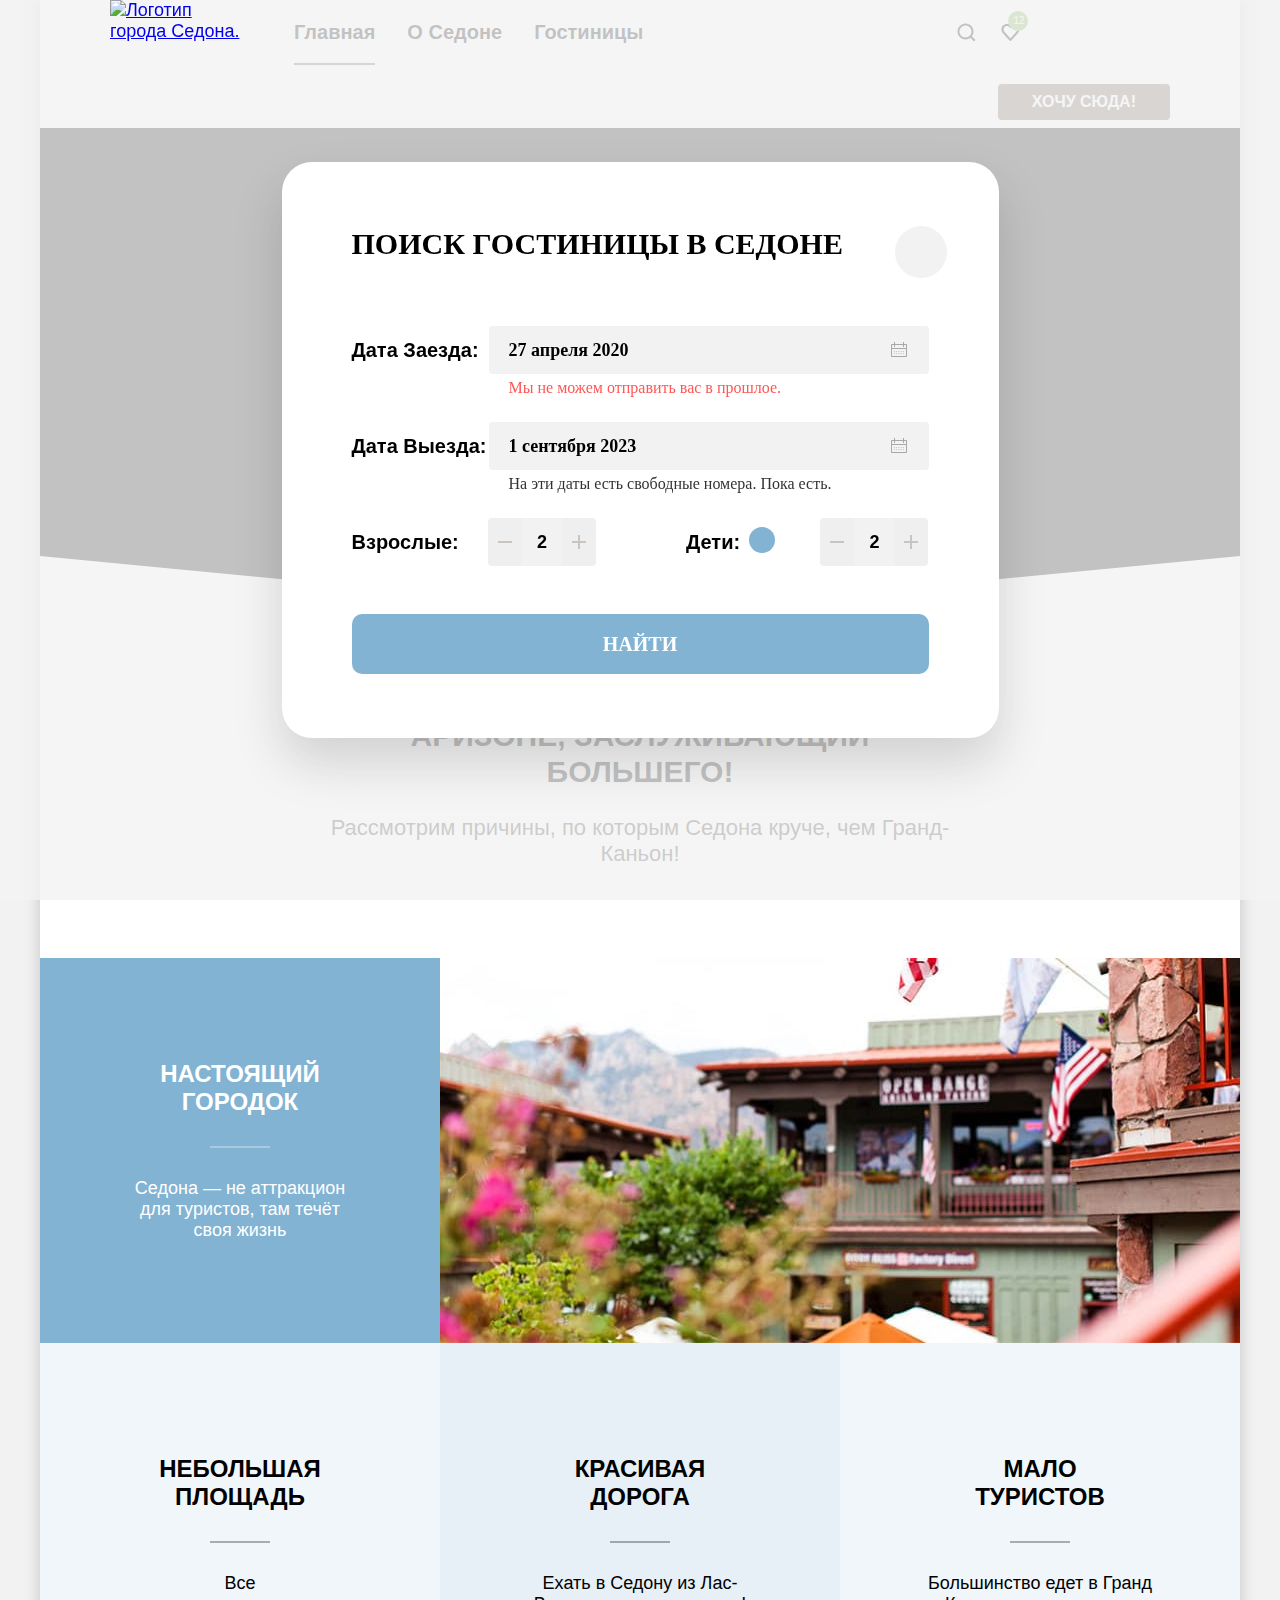
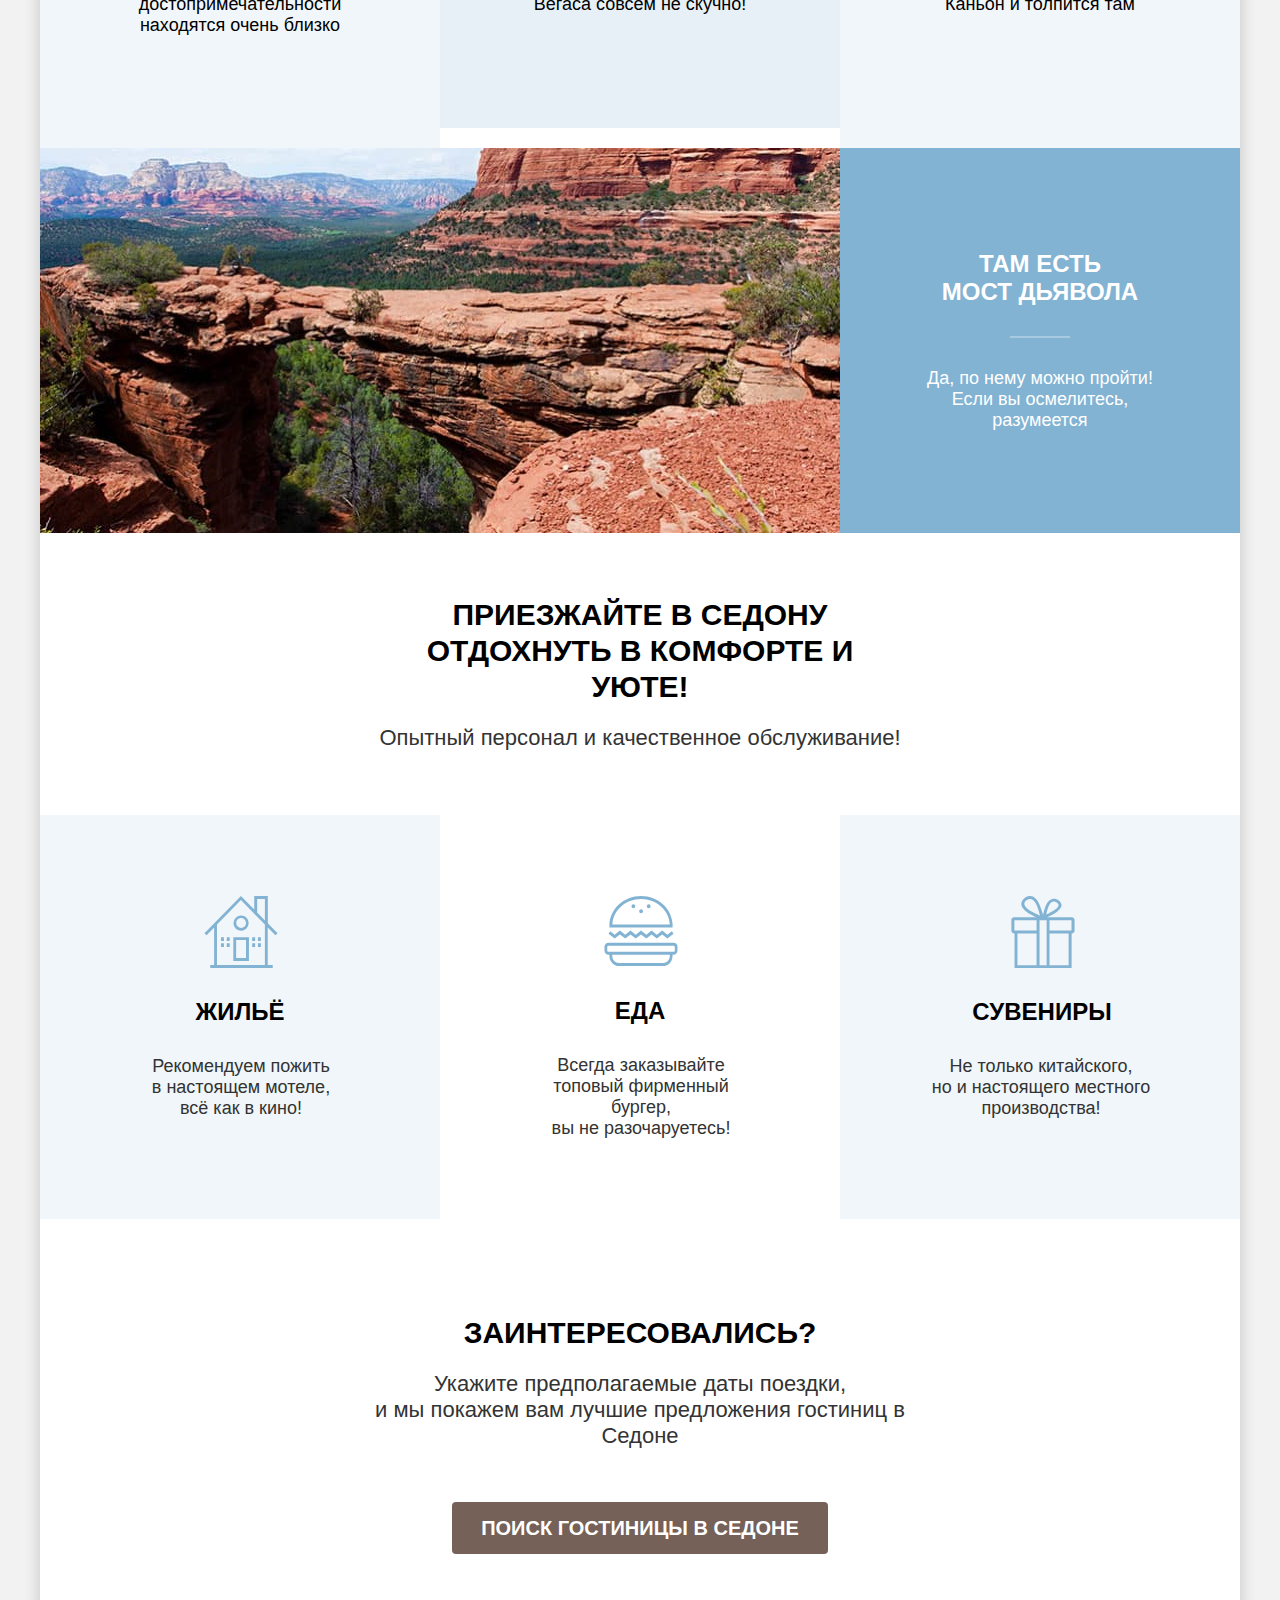
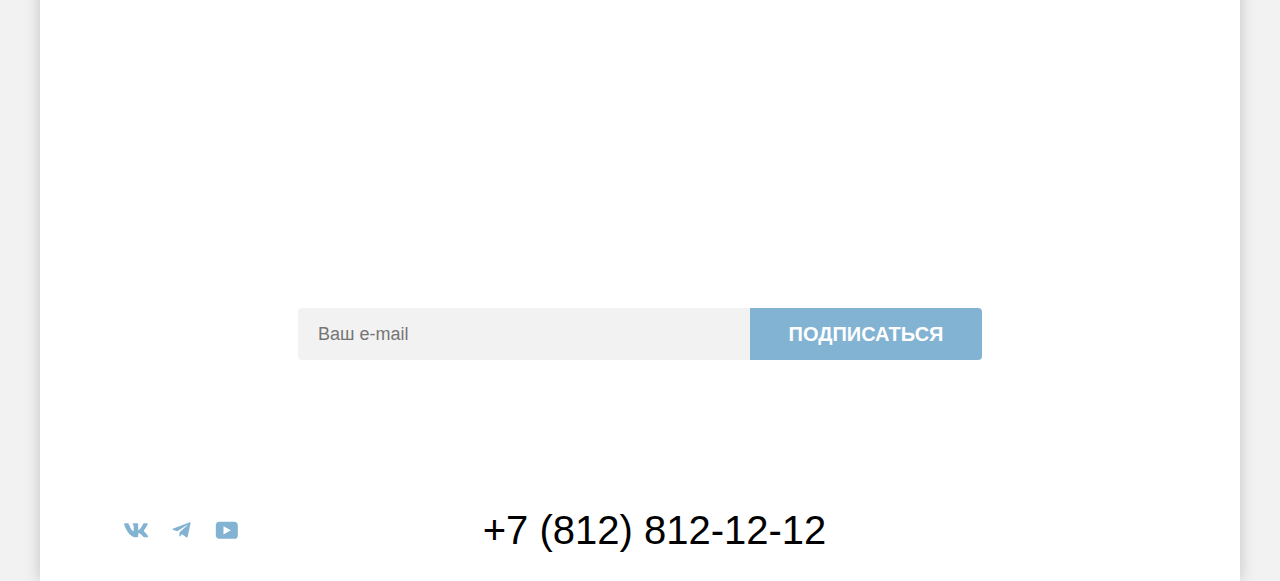
==== commit f46b6444: "На проверку к допуску" ====
--- a/index.html
+++ b/index.html
@@ -4,16 +4,18 @@
     <meta charset="utf-8">
     <title>Каталог Седона</title>
     <link rel="stylesheet" href="styles/styles.css">
+    <link rel="icon" type="image/png" sizes="32x32" href="images/favicon.png">
+    <link rel="icon"  href="favicon.ico">
   </head>
   <body>
     <div class="page-container">
-    <header class="page-header">
+    <header class="page-header" data-test="header">
       <a class="logo-navigation" href="index.html">
-          <img class="page-logo-img" src="images/logo-sedona.svg" width="138" height="64" alt="Логотип города Седона">
+          <img class="page-logo-img" src="images/logo-sedona.svg" width="140" height="70" alt="Логотип города Седона.">
         </a>
         <nav class="header-navigation">
         <ul class="navigation-list">
-          <li class="navigation-item navigation-item-active" href="#">
+          <li class="navigation-item navigation-item-active">
             <a class="navigation-link navigation-active-link" href="#">Главная</a>
           </li>
           <li class="navigation-item">
@@ -27,9 +29,6 @@
         <ul class="navigation-user">
           <li class="navigation-search">
             <a class="navigation-link-user navigation-link-user-search" href="#">
-              <svg aria-hidden="true" focusable="false" width="20" height="20" viewBox="0 0 20 20" fill="none" xmlns="http://www.w3.org/2000/svg">
-                <path d="M19.5 18.0083L15.8 14.3287C16.8 13.0359 17.5 11.3453 17.5 9.4558C17.5 5.08011 13.9 1.5 9.5 1.5C5.1 1.5 1.5 5.17956 1.5 9.55525C1.5 13.9309 5.1 17.511 9.5 17.511C11.3 17.511 13 16.9144 14.4 15.8204L18.1 19.5L19.5 18.0083ZM9.5 15.5221C6.2 15.5221 3.5 12.837 3.5 9.55525C3.5 6.27348 6.2 3.5884 9.5 3.5884C12.8 3.5884 15.5 6.27348 15.5 9.55525C15.5 12.837 12.8 15.5221 9.5 15.5221Z" fill="black"/>
-                </svg>
               <span class="visually-hidden">Поиск</span>
             </a>
           </li>
@@ -42,12 +41,12 @@
         </ul>
       <a class="header-button" href="#">Хочу сюда!</a>
     </header>
-    <main class="main-container">
-      <section class="main-hero">
+    <main class="main-container" data-test="main">
+      <section class="main-hero" data-test="hero">
         <h1 class="visually-hidden">Город в Аризоне-Седона</h1>
         <img class="main-img" src="images/welcome.svg" width="458" height="352" alt="Welcome to the Gorgeous Sedona, because the Grand Canyon sucks!">
       </section>
-      <section class="main-advantages">
+      <section class="main-advantages" data-test="advantages">
         <h2 class="visually-hidden">Преимущества города Седона</h2>
         <p class="advantages-description">Седона — небольшой городок в Аризоне, заслуживающий большего!</p>
         <p class="advantages-reasons">Рассмотрим причины, по которым Седона круче, чем Гранд-Каньон!</p>
@@ -57,9 +56,8 @@
             <h3 class="advantages-title-text">Настоящий городок</h3>
             <p class="advantages-item-p">Седона — не аттракцион для туристов, там течёт своя жизнь</p>
             </div>
-            <img class="advantages-img" src="images/photo-1.jpg" width="800" height="385" alt="Домики в городке рядом с горами">
+            <img class="advantages-img" src="images/photo-1.jpg" width="800" height="385" alt="Домики в городке рядом с горами.">
           </li>
-
           <li class="advantages-composite-item advantages-item-desc-light">
             <h3 class="advantages-title">Небольшая площадь</h3>
             <p class="advantages-items">Все достопримечательности находятся очень близко</p>
@@ -72,51 +70,50 @@
             <h3 class="advantages-title">Мало <br> туристов</h3>
             <p class="advantages-items">Большинство едет в Гранд Каньон и толпится там</p>
           </li>
-
           <li class="advantages-item advantages-item-content">
-            <img class="advantages-img" src="images/photo-2.jpg" width="800" height="385" alt="Мост Дьявола в Гранд-Каньоне">
+            <img class="advantages-img" src="images/photo-2.jpg" width="800" height="385" alt="Мост Дьявола в Гранд-Каньоне.">
             <div class="advantages-content">
-            <h3 class="advantages-title-text">Там есть мост Дьявола</h3>
+            <h3 class="advantages-title-text">Там есть<br>мост Дьявола</h3>
             <p class="advantages-item-p">Да, по нему можно пройти! Если вы осмелитесь, разумеется</p>
             </div>
           </li>
         </ul>
       </section>
-      <section class="features"></section>
+      <section class="features" data-test="service">
         <h2 class="visually-hidden">Преимущества города Седона</h2>
         <p class="advantages-call">Приезжайте в Седону отдохнуть в комфорте и уюте!</p>
         <p class="advantages-text">Опытный персонал и качественное обслуживание!</p>
         <ul class="features-list">
           <li class="features-item-desc">
           <h3 class="features-subtitle features-subtitle-home">Жильё</h3>
-          <p class="features-text">Рекомендуем пожить в настоящем мотеле, всё как в кино!</p>
+          <p class="features-text">Рекомендуем пожить<br>в настоящем мотеле,<br>всё как в кино!</p>
           </li>
           <li class="features-item-desc-light">
           <h3 class="features-subtitle features-subtitle-food">Еда</h3>
-          <p class="features-text">Всегда заказывайте топовый фирменный бургер, вы не разочаруетесь!</p>
+          <p class="features-text">Всегда заказывайте<br>топовый фирменный бургер,<br>вы не разочаруетесь!</p>
           </li>
           <li class="features-item-desc">
           <h3 class="features-subtitle features-subtitle-suvenirs">Сувениры</h3>
-          <p class="features-text">Не только китайского, но и настоящего местного производства!</p>
+          <p class="features-text">Не только китайского,<br>но и настоящего местного<br>производства!</p>
           </li>
         </ul>
       </section>
-      <section class="main-search">
+      <section class="main-search" data-test="search">
         <h2 class="main-search-subtitle">Заинтересовались?</h2>
         <p class="main-search-text">Укажите предполагаемые даты поездки,<br>и мы покажем вам лучшие предложения гостиниц в Седоне</p>
           <a class="search-button" href="#">Поиск гостиницы в Седоне</a>
       </section>
       <section class="all">
         <h2 class="main-all">Подпишитесь на рассылку</h2>
-        <p class="main-all-text">Только полезная информация и никакого спама, честное бойскаутское!</p>
+        <p class="main-all-text">Только полезная информация и никакого спама,<br> честное бойскаутское!</p>
         <form class="form-appointment" action="https://echo.htmlacademy.ru/" method="post">
         <label class="visually-hidden">ВВедите ваш e-mail</label>
-          <input class="input" type="text" name="form-appointment" placeholder="Ваш e-mail">
+          <input class="input" type="text" name="form-appointment" id="e-mail" placeholder="Ваш e-mail">
           <button class="button" type="submit">Подписаться</button>
         </form>
       </section>
     </main>
-    <footer class="page-footer">
+    <footer class="page-footer" data-test="footer">
       <ul class="footer-social-list">
         <li class="footer-social-item">
           <a class="footer-social-link social-link-vk" href="#">
@@ -139,6 +136,61 @@
         <span class="visually-hidden">Ссылка на разработчика htmlacademy</span>
       </a>
     </footer>
-    </div>
-  </body>
+    <div class="modal-container">
+      <div class="modal modal-search">
+        <button class="modal-close-button" type="button">
+          <span class="visually-hidden">Закрыть</span>
+        </button>
+        <section class="modal-content">
+          <h2 class="modale-title">Поиск гостиницы в Седоне</h2>
+          <form class="search-form" action="https://echo.htmlacademy.ru/" method="post">
+            <fieldset class="field-group long-fieldset">
+              <label class="search-date-group" for="check-in-date">Дата Заезда:</label>
+              <input class="search-date-check search-date-calendar" type="text" id="check-in-date" name="check-in-date" value="27 апреля 2020" placeholder="Укажите дату" required>
+            </fieldset>
+            <p class="attention-message error-message">Мы не можем отправить вас в прошлое.</p>
+            <fieldset class="field-group long-fieldset">
+              <label class="search-date-group" for="departure-date">Дата Выезда:</label>
+              <input class="search-date-exit search-date-calendar" type="text" id="departure-date" name="departure-date" value="1 сентября 2023" placeholder="Укажите дату" required>
+            </fieldset>
+            <p class="attention-message active-message">На эти даты есть свободные номера. Пока есть.</p>
+            <fieldset class="field-group">
+              <legend class="visually-hidden">Количество взрослых гостей</legend>
+              <label class="search-date-group search-adults" for="adults">Взрослые:</label>
+              <div class="booking-guest-container">
+            <button class="search-date-quantity-minus minus-mark" type="button">
+              <span class="visually-hidden">Уменьшить количество</span>
+            </button>
+            <input class="search-date-quantity" type="number" id="adults" name="adults" value="2">
+            <button class="search-date-quantity-plus plus-mark" type="button">
+              <span class="visually-hidden">Увеличить количество</span>
+            </button>
+              </div>
+          </fieldset>
+            <fieldset class="field-group">
+              <legend class="visually-hidden">Количество детей</legend>
+              <label class="search-date-group search-childrens" for="children">Дети:</label>
+      <span class="tooltip">
+      <button class="tooltip-button" type="button" aria-labelledby="tooltip-label-date">
+        <span class="visually-hidden">Показать дополнительную информацию</span>
+      </button>
+        <span class="tooltip-text" role="tooltip" id="tooltip-label-date">Укажите количество детей, которые будут с вами, возраст которых от 6 до 18 лет. Дети до 6 лет размещаются бесплатно.</span>
+        </span>
+            <div class="booking-guest-container">
+              <button class="search-date-quantity-minus minus-mark" type="button">
+                <span class="visually-hidden">Уменьшить количество</span>
+              </button>
+              <input class="search-date-quantity" type="number" id="children" name="children" value="2">
+              <button class="search-date-quantity-plus plus-mark" type="button">
+                <span class="visually-hidden">Увеличить количество</span>
+              </button>
+            </div>
+            </fieldset>
+            <button class="date-search" type="submit">Найти</button>
+          </form>
+        </section>
+      </div>
+          </div>
+          </div>
+        </body>
 </html>
--- a/styles/styles.css
+++ b/styles/styles.css
@@ -12,6 +12,16 @@
   font-weight: 700;
   src: url("../fonts/ptsans-700.woff2") format("woff2");
   font-display: swap;
+}
+.visually-hidden {
+  position: absolute;
+  width: 1px;
+  height: 1px;
+  margin: -1px;
+  padding: 0;
+  border: 0;
+  clip: rect(0 0 0 0);
+  overflow: hidden;
 }
 
 body {
@@ -47,11 +57,10 @@
   background-color: #FFFFFF;
   margin: 0 auto;
   display: flex;
-
+  flex-wrap: wrap;
 }
 .header-navigation {
   margin: 0;
-  display: flex;
   padding: 0;
   margin-right: 285px;
 }
@@ -60,9 +69,26 @@
   margin-left: 70px;
   margin-right: 28px;
   display: block;
-  width: 138px;
-  height: 64px;
-}
+  width: 140px;
+  height: 70px;
+  z-index: 1;
+}
+.logo-navigation-catalog:hover {
+  opacity: 0.5;
+}
+.logo-navigation-catalog:focus {
+  opacity: 0.5;
+}
+.logo-navigation-catalog:active {
+  opacity: 0.2;
+}
+.navigation-active-link:focus {
+  display: none;
+}
+.navigation-active-link:active {
+  display: none;
+}
+
 
 .navigation-link {
   font-weight: 700;
@@ -81,7 +107,6 @@
   display: flex;
   flex-wrap: wrap;
   min-width: 339px;
-
 }
 .navigation-search {
   width: 44px;
@@ -103,6 +128,15 @@
   display: block;
   position: relative;
 }
+.navigation-item:hover {
+  opacity: 0.5;
+}
+.navigation-item:focus {
+  opacity: 0.5;
+}
+.navigation-item:active {
+  opacity: 0.2;
+}
 
 .navigation-user {
   list-style-type: none;
@@ -114,16 +148,64 @@
 }
 .navigation-link-user-search {
   margin: auto;
+  width: 20px;
+  height: 20px;
+  padding: 22px 12px;
+  background-image: url("../images/search.svg");
+  background-repeat: no-repeat;
+  background-position: center;
+}
+.navigation-link-user:hover {
+  opacity: 0.5;
+}
+.navigation-link-user:focus {
+  opacity: 0.5;
+}
+.navigation-link-user:active {
+  opacity: 0.5;
+}
+.navigation-active-link {
   position: relative;
-  padding: 19px 12px;
-}
-
-.navigation-active-link {
- text-decoration: underline;
- text-decoration-color:  #756257;
- text-underline-offset: 23px;
- text-decoration-thickness: 2px;
-}
+  color: #000000;
+}
+.navigation-active-link::after {
+  content: "";
+  position: absolute;
+  height: 2px;
+  width: calc(100% - 32px);
+  background-color: #756257;
+  left: 16px;
+  bottom: -1px;
+}
+.navigation-link-user-like::before {
+  content: "";
+  display: block;
+  min-width: 20px;
+  min-height: 20px;
+  mask-image: url("../images/favorites.svg");
+  mask-repeat: no-repeat;
+  mask-position: center;
+  background-color: #000000;
+  padding: 22px 12px;
+}
+.number-favorites {
+  background-color: #7DB54F;
+  width: 20px;
+  height: 20px;
+  padding: 5px 5px;
+  border-radius: 50%;
+  color: #FFFFFF;
+  font-family: "PT Sans", sans-serif;
+  font-size: 10px;
+  font-weight: 400;
+  line-height: 10px;
+  position: absolute;
+  box-sizing: border-box;
+  top: 11px;
+  right: 4px;
+}
+
+
 .header-button {
   font-size: 16px;
   font-weight: 700;
@@ -136,15 +218,26 @@
   padding: 8px 34px 8px 34px;
   margin: 14px 0;
   border-radius: 4px;
-  width: 92px;
+  min-width: 92px;
   height: 20px;
   margin-left: auto;
   margin-right: 70px;
   display: block;
 }
-
-
-
+.header-button:hover {
+  background: #615048;
+}
+.header-button:focus {
+  background: #615048;
+}
+.header-button:active {
+  background: #756157;
+  color: #FFFFFF4D;
+}
+.header-button:disabled {
+  background: #E5E5E5;
+  color: #FFFFFF;
+}
 .main-hero {
   background-image: url("../images/divider.svg"), url("../images/background-index.jpg");
   background-size: 100% auto, cover;
@@ -153,9 +246,11 @@
   background-position: bottom, top;
   text-align: center;
   color: #82B3D3;
+  margin-top: -6px;
 }
 
 .advantages-description {
+  color: #000000;
   font-size: 30px;
   line-height: 36px;
   text-align: center;
@@ -172,7 +267,7 @@
   text-align: center;
   width: 651px;
   margin: 0 auto;
-  padding-bottom: 69px;
+  padding-bottom: 91px;
 }
 .advantages-title-text {
   font-size: 24px;
@@ -182,7 +277,16 @@
   font-weight: 700;
   text-transform: uppercase;
   margin: 0;
-  margin-bottom: 62px;
+  margin-bottom: 30px;
+  position: relative;
+}
+.advantages-title-text::after {
+  content: "";
+  display: block;
+  height: 2px;
+  width: 60px;
+  background-color: #FFFFFF4D;
+  margin: 30px auto 0;
 }
 .advantages-item-p {
   text-align: center;
@@ -200,7 +304,6 @@
   list-style-type: none;
   padding: 0;
   margin: 0;
-
 }
 
 .advantages-item-desc-light {
@@ -233,9 +336,19 @@
   color: #000000;
   font-weight: 700;
   text-transform: uppercase;
-  padding: 112px 85px 62px 85px;
-  margin: 0;
-}
+  padding: 112px 85px 30px 85px;
+  margin: 0;
+  position: relative;
+}
+.advantages-title::after {
+  content: "";
+  display: block;
+  height: 2px;
+  width: 60px;
+  background-color: #0000004D;
+  margin: 30px auto 0;
+}
+
 .advantages-items {
   text-align: center;
   color: #000000;
@@ -250,7 +363,8 @@
   margin: 0;
   display: flex;
   flex-wrap: wrap;
-  }
+
+}
 
 .advantages-call {
   font-size: 30px;
@@ -265,6 +379,8 @@
   font-size: 22px;
   line-height: 26px;
   text-align: center;
+  margin: 0;
+  margin-top: 20px;
   margin-bottom: 64px;
 }
 .features-list {
@@ -273,17 +389,20 @@
   display: flex;
   flex-wrap: wrap;
 }
+
 .features-item-desc {
   background: #83B3D31F;
   list-style-type: none;
   width: 400px;
-  min-height: 385px;
+  padding: 81px 85px;
+  box-sizing: border-box;
 }
 .features-item-desc-light {
   background-color: #FFFFFF;
   list-style-type: none;
   max-width: 400px;
-  min-height: 385px;
+  padding: 80px 86px;
+  box-sizing: border-box;
 }
 .features-subtitle {
   font-size: 24px;
@@ -293,37 +412,36 @@
   color: #000000;
   text-transform: uppercase;
   margin: 0;
-  padding: 183px 85px 0 85px;
+  padding-top: 102px;
+  margin-bottom: 30px;
 }
 .features-text {
   text-align: center;
   margin: 0;
-  padding: 0 85px 81px 85px;
+  transform: translateX(1px);
 }
 
 .features-subtitle {
   display: block;
-  height: 72px;
-  background-repeat: no-repeat;
-  background-position: center;
   background-size: 75px 72px;
 
 }
 .features-subtitle-home {
   background-image: url("../images/hotel-icon.svg");
-  background-position: center;
+  background-position: center top;
   background-repeat: no-repeat;
 }
 .features-subtitle-food {
   background-image: url("../images/food-icon.svg");
-  background-position: center;
+  background-position: center top;
   background-repeat: no-repeat;
 }
 
 .features-subtitle-suvenirs {
   background-image: url("../images/souvenirs-icon.svg");
-  background-position: center;
+  background-position: center top;
   background-repeat: no-repeat;
+  transform: translate(2px);
 }
 
 
@@ -334,9 +452,10 @@
   flex-grow: 1;
 }
 .main-search {
-  padding: 96px 304px 96px 304px;
+  padding: 96px 304px;
 }
 .main-search-subtitle {
+  color: #000000;
   font-size: 30px;
   line-height: 36px;
   text-align: center;
@@ -358,7 +477,7 @@
   line-height: 26px;
   text-align: center;
   margin: 0;
-  margin-bottom: 54px;
+  margin-bottom: 53px;
 }
 
 .all {
@@ -378,12 +497,27 @@
   color: #FFFFFF;
   text-transform: uppercase;
   border-radius: 0 4px 4px 0;
-  width: 232px;
-  height: 52px;
+  min-width: 232px;
+  min-height: 52px;
   border-width: 0;
-  padding: 0;
+  padding: 8px;
   cursor: pointer;
 }
+.button:hover {
+  background: #68A2CA;
+}
+.button:focus {
+  background: #68A2CA;
+}
+.button:active {
+  background: #82B3D3;
+  color:#FFFFFF4D;
+}
+.button:disabled {
+  background: #E5E5E5;
+  color: #FFFFFF;
+}
+
 .input {
   font-family: "PT Sans", sans-serif;
   font-size: 18px;
@@ -393,10 +527,16 @@
   color: #000000;
   border-radius: 4px 0 0 4px;
   padding: 0;
-  width: 452px;
-  height: 52px;
+  min-width: 432px;
+  min-height: 52px;
   border-width: 0;
-  padding-left: 20px
+  padding-left: 20px;
+}
+.input:hover {
+  background: rgba(230, 230, 230, 1);
+}
+.input:focus {
+  background: rgba(230, 230, 230, 1);
 }
 .form-appointment {
   display: flex;
@@ -419,11 +559,26 @@
   color: #FFFFFF;
   text-decoration: none;
   text-transform: uppercase;
-  padding: 8px 50px 8px 50px;
+  padding: 8px 0;
   border-radius: 4px;
   margin: 0 auto;
   display: block;
   width: 376px;
+}
+
+.search-button:hover {
+  background-color: #615048;
+}
+.search-button:focus {
+  background-color: #615048;
+}
+.search-button:active {
+  background-color: #756157;
+  color:#FFFFFF4D;
+}
+.search-button:disabled {
+  background-color: #E5E5E5;
+
 }
 .main-all-text {
   font-size: 22px;
@@ -438,7 +593,7 @@
   display: flex;
   justify-content: space-between;
   flex-wrap: wrap;
-  padding: 40px 70px 30px 70px;
+  padding: 44px 63px 30px 74px;
   align-items: center;
 }
 
@@ -449,6 +604,7 @@
   color: #000000;
   text-decoration: none;
   display: block;
+  margin-left: 12px;
 }
 
 .footer-phone:hover {
@@ -469,52 +625,59 @@
   margin: 0;
   list-style-type: none;
 }
-.footer-social-link {
+.footer-social-link::before {
   text-decoration: none;
   height: 40px;
-  width: 40px;
+  width: 45px;
   background-color: #82b3d3;
   display: block;
+  mask-position: center;
   content: "";
-  mask-position: center;
   mask-repeat: no-repeat;
 }
-.footer-social-link:focus {
+
+.footer-social-link:focus::before {
   background-color: #68A2CA;
 }
-.footer-social-link:hover {
+.footer-social-link:hover::before {
   background-color: #68A2CA;
 }
-.footer-social-link:active {
+.footer-social-link:active::before {
  background-color : #68A2CA4D;
 }
-.social-link-vk {
+.social-link-vk::before {
   mask-image: url("../images/social-vk.svg");
 }
-.social-link-telegram {
+.social-link-telegram::before {
   mask-image: url("../images/social-telegram.svg");
 }
-.social-link-youtube {
+.social-link-youtube::before {
   mask-image: url("../images/social-youtube.svg");
 }
 
 .copyright {
   min-width: 125px;
   min-height: 43px;
-  padding: 5px;
-  display: block;
+  padding: 5px 7px;
+  box-sizing: border-box;
+}
+.copyright::before {
+  content: "";
+  display: block;
+  min-width: 115px;
+  min-height: 33px;
   background-color: #000000;
   mask-image: url(../images/logo-htmlacademy.svg);
   mask-position: center center;
   mask-repeat: no-repeat;
 }
-.copyright:hover {
+.copyright:hover::before {
   background-color: #756157;
 }
-.copyright:focus {
+.copyright:focus::before {
   background-color: #756157;
 }
-.copyright:active {
+.copyright:active::before {
   background-color: #7561574D;
 }
 .inner-container {
@@ -525,6 +688,7 @@
   background-color: #82B3D3;
   padding: 35px 70px 70px 70px;
   margin: 0;
+  margin-top: -6px;
 }
 .inner-header-title {
   font-size: 60px;
@@ -532,12 +696,28 @@
   font-weight: 700;
   margin: 0;
   padding: 0;
+  margin-bottom: 8px;
 }
 .breadcrumbs-link {
   font-size: 16px;
-  font-weight: 400;
   text-decoration: none;
-  color: #FFFFFF;
+  display:block;
+  color: inherit;
+}
+.breadcrumbs-item:not(:first-child) {
+  padding-left: 18px;
+  background-image: url("../images/breadcrumbs.svg");
+  background-repeat: no-repeat;
+  background-position: left center;
+}
+.breadcrumbs-item:first-child .breadcrumbs-link {
+  min-width: 13px;
+  min-height: 15px;
+  padding: 3px 0;
+  display: block;
+  background-image: url("../images/home.svg");
+  background-repeat: no-repeat;
+  background-position: center;
 }
 .breadcrumbs {
   list-style-type: none;
@@ -546,72 +726,281 @@
   margin: 0;
   padding: 0;
   margin-bottom: 40px;
+  gap: 10px;
+}
+.breadcrumbs-link:hover:not(.breadcrumbs-link-current) {
+  opacity: 0.6;
+  cursor: pointer;
+}
+
+.breadcrumbs-link:active:not(.breadcrumbs-link-current) {
+  opacity: 0.3;
+  cursor: pointer;
 }
 .catalog-filter {
   margin: 0;
   padding: 0;
   display: flex;
   flex-wrap: wrap;
-  justify-content: space-between;
-}
-
+  gap: 70px;
+}
+
+.control {
+  padding-left: 36px;
+  cursor: pointer;
+}
+
+.control-input {
+  -webkit-appearance: none;
+  -moz-appearance: none;
+  appearance: none;
+  cursor: pointer;
+  margin: 0;
+  padding: 0;
+}
+.checkbox-mark {
+  position: absolute;
+  width: 20px;
+  height: 20px;
+  border-radius: 4px;
+  background-color: #ffffff;
+  margin-left: -36px;
+}
+.control-input:checked + .checkbox-mark {
+  background-image: url("../images/control-checkbox.svg");
+  background-repeat: no-repeat;
+  background-position: center;
+}
+
+.radio-mark {
+  position: absolute;
+  width: 20px;
+  height: 20px;
+  border-radius: 50%;
+  background-color: #ffffff;
+  margin-left: -36px;
+}
+
+.control-input:checked + .radio-mark {
+  background-image: url("../images/control-radio.svg");
+  background-repeat: no-repeat;
+  background-position: center;
+  padding-left: 1px;
+}
+
+.control:has(.control-input:hover) {
+  opacity: 0.6;
+}
+.control-input:focus-visible + .checkbox-mark,
+.control-input:focus-visible + .radio-mark {
+  outline: 3px solid #83B3D3;
+}
+.control:has(.control-input:active) {
+  opacity: 0.3;
+}
+.control-input:disabled + .checkbox-mark,
+.control-input:disabled + .radio-mark {
+  background: #E5E5E5;
+}
 
 .catalog-filter-title {
   font-size: 20px;
   font-weight: 700;
   line-height: 24px;
-  color: #FFFFFF;
-  padding: 0;
   margin-bottom: 32px;
+  padding: 0;
+  padding-left: 1px;
 }
 .catalog-filter-list {
+  list-style-type: none;
+  margin: 0;
+  padding: 0;
+  margin-left: -4px;
+}
+
+.catalog-filter-group {
+  border: none;
+  margin: 0;
+  padding: 0;
+}
+.catalog-filter-group:nth-child(2) {
+ margin-right: auto;
+}
+.catalog-filter-item {
   font-size: 18px;
+  line-height: 23px;
   font-weight: 400;
-  line-height: 23px;
-  color: #FFFFFF;
-  list-style-type: none;
-  margin: 0;
-  padding: 0;
-}
-
-.catalog-filter-group {
-  border-style: none;
-  margin: 0;
-  padding: 0;
-
-}
-
+}
+
+.catalog-filter-item:not(:last-child) {
+  margin-bottom: 17px;
+
+}
+
+.range-scale {
+  position: relative;
+  width: 287px;
+  height: 4px;
+  background-color: rgba(255, 255, 255, 0.3);
+  border-radius: 4px;
+}
+.range-bar {
+  position: absolute;
+  border-radius: 4px;
+  height: 4px;
+  background-color: #ffffff;
+}
+
+.range-toggle {
+  position: absolute;
+  top: 50%;
+  transform: translate(0, -50%);
+  width: 20px;
+  height: 20px;
+  border: none;
+  border-radius: 4px;
+  background-color: #FFFFFF;
+  cursor: pointer;
+}
+.range-toggle:hover {
+  background: #FFFFFF;
+  box-shadow: 0 4px 10px 0 #00000040;
+}
+.range-toggle:focus-visible {
+  background: #FFFFFF;
+  outline: 3px solid #83B3D3;
+  box-shadow: 0 4px 10px 0 #00000040;
+}
+.range-toggle:active {
+  background: #FFFFFF;
+  outline: 2px solid #83B3D3;
+  box-shadow: 0 7px 15px 0 #00000066;
+}
+.range-toggle:disabled {
+  background-color: rgba(0, 0, 0, 0.3);
+}
+.toggle-min {
+  left: 0;
+}
+.toggle-max {
+  right: 0;
+}
+
+
+
+.range-input::-webkit-outer-spin-button,
+.range-input::-webkit-inner-spin-button {
+  appearance: none;
+  margin: 0;
+}
+.range-input-min {
+  border-radius: 4px 0 0 4px;
+}
+.range-input-max {
+  border-radius: 0 4px 4px 0;
+}
+.price-label {
+  position: relative;
+  color: rgba(0, 0, 0, 0.2);
+  text-transform: lowercase;
+  line-height: 24px;
+
+}
+.price-label-text {
+  position: absolute;
+  top: 50%;
+  transform: translate(0, -50%);
+  right: 20px;
+}
+.price-container {
+  margin-bottom: 44px;
+  display: grid;
+  grid-template-columns: 1fr 1fr;
+  gap: 2px;
+}
+.range-input {
+  font-family: "PT Sans", sans-serif;
+  font-size: 18px;
+  font-weight: 700;
+  line-height: 24px;
+  padding: 12px 0 12px 20px;
+  width: 123px;
+  background-color:#F2F2F2;
+  border: none;
+  appearance: textfield;
+}
+.range-input:hover {
+  background: rgba(230, 230, 230, 1);
+}
+.range-input:focus {
+  background: rgba(230, 230, 230, 1);
+  outline: 3px solid rgba(131, 179, 211, 1);
+}
 .button-catalog {
-  font-size: 16px;
+  font-size: 14px;
   line-height: 20px;
   font-weight: 700;
   text-align: center;
   text-transform: uppercase;
   background-color: #82B3D3;
   color: #FFFFFF;
-  width: 191px;
-  height: 36px;
-  border-radius: 4px;
-  padding: 8px 50px 8px 50px;
+  min-width: 191px;
+  min-height: 36px;
+  border-radius: 4px;
+  padding: 8px 50px;
   border-width: 0;
   margin-bottom: 32px;
   cursor: pointer;
 }
+
+
+.button-catalog:hover {
+  background: #68A2CA;
+}
+.button-catalog:focus {
+  background: #68A2CA;
+}
+.button-catalog:active {
+  background: #82B3D3;
+  color:#FFFFFF4D;
+}
+.button-catalog:disabled {
+  background: #E5E5E5;
+  color: rgba(255, 255, 255, 0.1);
+}
 .button-reset {
-  font-size: 16px;
+  font-size: 13px;
   line-height: 20px;
   font-weight: 700;
   text-align: center;
   color: #FFFFFF;
-  text-transform: uppercase;
-  border-width: 0;
-  width: 191px;
-  height: 36px;
-  border-radius: 4px;
-  padding: 8px 50px 8px 50px;
+  border: none;
+  text-transform: uppercase;
+  min-width: 191px;
+  min-height: 36px;
+  border-radius: 4px;
+  padding: 8px 50px;
   background-color: rgba(0, 0, 0, 0);
   cursor: pointer;
 }
+.button-reset:hover:not(:disabled) {
+  background-color: transparent;
+  color: rgba(255, 255, 255, 0.6);
+}
+.button-reset:focus-visible:not(:disabled) {
+  background-color: transparent;
+  outline: 3px solid #82b3d3;
+}
+
+.button-reset:active:not(:disabled) {
+  background-color: transparent;
+  color: rgba(255, 255, 255, 0.3);
+}
+
+.button-reset:disabled {
+  background-color: transparent;
+  color: rgba(255, 255, 255, 0.1);
+}
 .button-catalog-reset {
   display: block;
   width: 191px;
@@ -626,8 +1015,8 @@
   margin: 0;
 }
 .button-light {
-  width: 48px;
-  height: 48px;
+  width: 44px;
+  height: 44px;
   border: 2px solid;
   border-radius: 4px;
   display: flex;
@@ -638,7 +1027,7 @@
 .button-light:hover {
   border: 2px solid #000000;
 }
-.button-light:focus {
+.button-light:focus-visible {
   border: 2px solid #68A2CA;
 }
 .button-light:active {
@@ -650,6 +1039,12 @@
 .button-light-color {
   border-color: #E5E5E5;
 }
+
+.breadcrumbs-link-icon {
+  fill: #FFFFFF;
+}
+
+
 
 .inner-header-caption {
   font-size: 30px;
@@ -672,31 +1067,63 @@
 }
 
 .select-control {
+  font-family: "PT Sans", sans-serif;
+  font-size: 18px;
+  font-weight: 400;
+  text-align: left;
   line-height: 21px;
   color: #333333;
   width: 292px;
   height: 49px;
   border-radius: 4px;
-  border-width: 2px;
+  border: 2px solid #E5E5E5;
   background-color: #FFFFFF;
-  border-color: #E5E5E5;
-  padding: 14px 0 14px 20px;
+  padding: 10px 0 11px 18px;
   margin-right: 70px;
-}
+  background-image: url("../images/arrow.svg");
+  background-repeat: no-repeat;
+  background-position: right 13px center;
+  appearance: none;
+}
+.select-control:hover {
+  border: 2px solid #68A2CA;
+}
+.select-control:focus {
+  border: 2px solid #68A2CA;
+}
+.select-control:disabled {
+  border: 2px solid #0000004D;
+  color: #0000004D;
+}
+
+
 
 .product-card-title {
+  font-family: "PT Sans", sans-serif;
   font-size: 24px;
   line-height: 28px;
   font-weight: 700;
   color: #000000;
+  text-decoration: none;
   margin: 0;
   grid-column: 1 / -1;
 }
+.product-card-title:hover {
+  opacity: 0.5;
+}
+.product-card-title:focus {
+  opacity: 0.5;
+}
+.product-card-title:active {
+  opacity: 0.2;
+}
+
 .button-favorite-active {
+  font-family: "PT Sans", sans-serif;
   color: #FFFFFF;
   background: #7DB54F;
   text-transform: uppercase;
-  padding: 8px 0;
+  padding: 8px 5px;
   border-radius: 4px;
   font-size: 16px;
   line-height: 20px;
@@ -704,19 +1131,35 @@
   text-align: center;
   margin: 0;
   border-width: 0;
+  min-width: 140px;
   display: block;
   cursor: pointer;
+}
+.button-favorite-active:hover {
+  background: #6C9E42;
+}
+.button-favorite-active:focus {
+  background: #6C9E42;
+}
+.button-favorite-active:active {
+  background: #7DB54F;
+  color: #FFFFFF4D;
+}
+.button-favorite-active:disabled {
+  background: #E5E5E5;
+  color: #FFFFFF;
 }
 .product-list {
   list-style-type: none;
   margin: 0;
   display: grid;
-  padding: 0 70px 80px 70px;
+  padding: 0 70px 40px 70px;
   grid-template-columns: repeat(3, 340px);
   gap: 20px;
 }
+
 .product-card {
-  padding: 20px 20px 20px 20px;
+  padding: 19px;
   border: 1px solid #E6E6E6;
   border-radius: 4px;
   display: grid;
@@ -724,10 +1167,22 @@
   gap: 16px 20px;
   align-items: start;
 }
+
+.product-card-hotel:hover {
+  opacity: 0.5;
+}
+.product-card-hotel:focus {
+  opacity: 0.5;
+}
+.product-card-hotel:active {
+  opacity: 0.2;
+}
 .product-card-img {
   display: block;
   grid-column: 1 / -1;
-}
+  cursor: pointer;
+}
+
 
 .product-card-text {
   margin: 0;
@@ -749,11 +1204,27 @@
   border-width: 0;
   color: #FFFFFF;
   border-radius: 4px;
-  padding: 8px 0;
-  display: block;
+  padding: 8px 5px;
+  display: block;
+  min-width: 130px;
+}
+.product-card-button:hover {
+  background: #615048;
+}
+.product-card-button:focus {
+  background: #615048;
+}
+.product-card-button:active {
+  background: #756157;
+  color: #FFFFFF;
+}
+.product-card-button:disabled {
+  background: #E5E5E5;
+  color: #FFFFFF;
 }
 
 .button-favorite {
+  font-family: "PT Sans", sans-serif;
   font-size: 16px;
   line-height: 20px;
   font-weight: 700;
@@ -765,8 +1236,28 @@
   color: #FFFFFF;
   border-radius: 4px;
   padding: 8px 0;
+  min-width: 140px;
   display: block;
   cursor: pointer;
+}
+.button-favorite:hover {
+  background: #68A2CA;
+}
+.button-favorite:disabled {
+  background: #E5E5E5;
+  color: #FFFFFF;
+}
+
+.product-favorite:focus {
+  background: #68A2CA;
+}
+.product-favorite:active {
+  background: #82B3D3;
+  color: #FFFFFF4D;
+}
+.product-favorite:disabled {
+  background: #E5E5E5;
+  color: #FFFFFF;
 }
 .product-card-reyting {
   font-size: 16px;
@@ -792,8 +1283,15 @@
   flex-wrap: wrap;
   margin: 0;
   padding: 0;
-}
-
+  position: relative;
+}
+.pagination::before {
+  position: absolute;
+  content: "";
+  width: 1060px;
+  border: 1px solid #E6E6E6;
+  transform: translateY(-40px);
+}
 .pagination-link-active {
   background-color: #F2F2F2;
   color: #000000;
@@ -830,22 +1328,26 @@
   text-decoration: none;
   min-width: 60px;
   border-radius: 4px;
-  padding: 12px 12px 12px 12px;
+  padding: 12px 12px;
   cursor: pointer;
 }
 .pagination-link:hover {
   background: #68A2CA;
-  border: 1px solid #82B3D3;
+  outline: 1px solid #82B3D3;
 }
 .pagination-link:focus {
   background: #68A2CA;
-  border: 1px solid #82B3D3;
+  outline: 1px solid #82B3D3;
 }
 .pagination-link:active {
   background: #82B3D3;
-  font-size: #FFFFFF4D;
-}
-.pagination-item:not(:last-child) {
+  color: #FFFFFF4D;
+}
+.pagination-link:disabled {
+  background: #E5E5E5;
+  color: #FFFFFF;
+}
+.pagination-item {
   margin-right: 8px;
 }
 .pagination-btn {
@@ -857,13 +1359,11 @@
   color: #000000;
   width: 60px;
   padding: 17px 0;
-  margin-right: 8px;
-
 }
 .hotels-stars {
   margin: 0;
   padding-top: 10px;
-  padding-bottom: 10px;
+  padding-bottom: 24px;
   background-image: url("../images/star.svg");
   background-repeat: space no-repeat;
   background-position: 0 50%;
@@ -883,16 +1383,366 @@
 
 .all-catalog {
   margin: 0;
-  padding: 96px 258px 104px 258px;
-}
-
- .visually-hidden {
+  padding: 116px 258px 104px 258px;
+}
+
+.modal-container {
+  position: fixed;
+  top: 0;
+  left: 0;
+  display: flex;
+  width: 100%;
+  height: 100%;
+  background-color: #F2F2F2CC;
+  display: ;
+}
+
+.modal {
+  position: relative;
+  margin: auto;
+  padding: 64px 70px;
+  background-color: #ffffff;
+  box-shadow: 0 25px 50px 0 #00000026;
+  border-radius: 30px;
+}
+.modal-search {
+  width: 577px;
+}
+.search-form {
+  display: grid;
+  grid-template-columns: 1fr 1fr;
+  gap: 48px 88px;
+}
+.modal-close-button {
   position: absolute;
-  width: 1px;
-  height: 1px;
-  margin: -1px;
-  padding: 0;
-  border: 0;
-  clip: rect(0 0 0 0);
-  overflow: hidden;
-}
+  display: flex;
+  justify-content: center;
+  align-items: center;
+  padding: 0;
+  top: 64px;
+  right: 52px;
+  width: 52px;
+  height: 52px;
+  background-color: #F2F2F2;
+  border: none;
+  border-radius: 50%;
+  cursor: pointer;
+}
+.modal-close-button::before {
+  content: "";
+  position: absolute;
+  display: block;
+  width: 14px;
+  height: 14px;
+  background-image: url("../images/cross.svg");
+  background-position: center;
+  background-repeat: no-repeat;
+
+}
+.modal-close-button:hover {
+  background-color: #E6E6E6;
+}
+.modal-close-button:focus-visible {
+  background-color: #E6E6E6;
+  outline: 3px solid #83B3D3;
+}
+.modal-close-button:active {
+  background-color: #E6E6E6;
+}
+.modal-close-button:active::before {
+  opacity: 0.3;
+}
+
+.modale-title {
+  margin: 0;
+  margin-bottom: 64px;
+  font-family: PT Sans;
+  font-size: 30px;
+  font-weight: 700;
+  line-height: 36px;
+  color:#000000;
+  text-transform: uppercase;
+  grid-column: 1 / -1;
+}
+.date-search {
+  display: block;
+  width: 577px;
+  height: 60px;
+  box-sizing: border-box;
+  background: #83B3D3;
+  color: #ffffff;
+  padding: 18px 77px;
+  border-radius: 10px;
+  border: none;
+  font-family: PT Sans;
+  text-transform: uppercase;
+  font-size: 20px;
+  font-weight: 700;
+  text-align: center;
+}
+.date-search {
+  margin: 0;
+  padding: 0;
+  border: none;
+  grid-column: 1 / -1;
+  cursor: pointer;
+}
+.date-search:hover {
+  background: #68A2CA;
+}
+.date-search:focus-visible {
+  background: #68A2CA;
+}
+.date-search:active {
+  color: rgba(255, 255, 255, 0.3);
+  background: #68A2CA;
+}
+.search-date-calendar {
+  display: block;
+  border: none;
+  margin: 0;
+  box-sizing: border-box;
+  width: 440px;
+  height: 48px;
+  border-radius: 4px;
+  background: #F2F2F2;
+  padding: 12px 20px;
+  font-family: PT Sans;
+  font-size: 18px;
+  font-weight: 700;
+  line-height: 24px;
+  color: #000000;
+  background-image: url("../images/date.svg");
+  background-repeat: no-repeat;
+  background-position: right 20px center;
+}
+.field-group {
+  font-family: "PT Sans", sans-serif;
+  font-size: 20px;
+  font-weight: 700;
+  line-height: 24px;
+  color: #000000;
+  padding: 0;
+  margin: 0;
+  border: none;
+  position: relative;
+  display: flex;
+  justify-content: space-between;
+  align-items: center;
+}
+.search-childrens {
+  margin-left: 2px;
+}
+.long-fieldset {
+  grid-column: 1 / -1;
+}
+
+
+.search-date-quantity {
+  font-family: "PT Sans", sans-serif;
+  font-size: 18px;
+  font-weight: 700;
+  line-height: 20px;
+  text-align: center;
+  color:#000000;
+  background: #F2F2F2;
+  border: none;
+  padding: 14px 5px;
+  width: 40px;
+  box-sizing: border-box;
+}
+.search-date-quantity::-webkit-outer-spin-button,
+.search-date-quantity::-webkit-inner-spin-button {
+  appearance: none;
+  margin: 0;
+}
+.search-date-quantity:hover {
+  background: #E6E6E6;
+}
+
+.booking-guest-container {
+  display: flex;
+}
+.search-date-quantity-minus {
+  border: none;
+  padding: 14px 10px;
+  border-radius: 4px 0 0 4px;
+  cursor: pointer;
+  position: relative;
+}
+.minus-mark::before {
+  content: "";
+  display: block;
+  width: 14px;
+  height: 14px;
+  mask-image: url("../images/button-minus.svg");
+  mask-repeat: no-repeat;
+  mask-position: center;
+  background-color: rgba(117, 97, 87, 0.3);
+  }
+  .minus-mark::after {
+  content: "";
+  display: block;
+  width: 20px;
+  height: 20px;
+  outline: 3px solid #82b3d3;
+  border-radius: 4px;
+  position: absolute;
+  bottom: 14px;
+  left: 7px;
+  z-index: -1;
+}
+
+.search-date-quantity-minus:hover::before {
+  background-color: #000000;
+}
+.search-date-quantity-minus:focus-visible {
+  outline: none;
+}
+.search-date-quantity-minus:focus-visible::after {
+ z-index: 1;
+}
+.search-date-quantity-minus:focus-visible::before {
+  background-color: #000000;
+}
+
+.search-date-guantity-minus:active::before {
+  opacity: 0.2;
+}
+
+.search-date-quantity-plus {
+  border: none;
+  padding: 14px 10px;
+  border-radius: 0 4px 4px 0;
+  cursor: pointer;
+  position: relative;
+}
+.plus-mark::before {
+  content: "";
+  display: block;
+  width: 14px;
+  height: 14px;
+  mask-image: url("../images/button-plus.svg");
+  mask-repeat: no-repeat;
+  mask-position: center;
+  background-color:  rgba(117, 97, 87, 0.3);
+}
+.plus-mark::after {
+  content: "";
+  display: block;
+  position: absolute;
+  width: 20px;
+  height: 20px;
+  outline: 3px solid #82b3d3;
+  border-radius: 4px;
+  bottom: 14px;
+  left: 7px;
+  z-index: -1;
+}
+
+.search-date-quantity-plus:hover::before {
+  background-color: #000000;
+}
+.search-date-quantity-plus:focus-visible {
+  outline: none;
+}
+.search-date-quantity-plus:focus-visible::after {
+  z-index: 1;
+}
+.search-date-quantity-plus:focus-visible:before {
+  background-color: #000000;
+}
+.search-date-quantity-plus:active::before {
+  opacity: 0.2;
+}
+
+.search-date-calendar:hover:not(:disabled) {
+  background: #E6E6E6;
+}
+.search-date-calendar:focus-visible:not(:disabled) {
+  background: #E6E6E6;
+  outline : 3px solid #83B3D3;
+}
+.search-date-calendar:disabled {
+  opacity: 0.3;
+}
+
+
+
+.tooltip-container {
+  box-shadow: 0 25px 50px 0 rgba(0, 0, 0, 0.15);
+}
+.tooltip-button {
+  flex-shrink: 0;
+  padding: 0;
+  margin-right: 37px;
+  margin-bottom: 5px;
+  background-image: url(../images/info.svg);
+  background-repeat: no-repeat;
+  background-position: center;
+  width: 26px;
+  height: 26px;
+  border: none;
+  border-radius: 50%;
+  background-color: #83B3D3;
+  cursor: pointer;
+}
+.tooltip-text {
+  background: #333333;
+  color: #ffffff;
+  font-family: "PT Sans", sans-serif;
+  font-size: 16px;
+  line-height: 20px;
+  font-weight: 400;
+  padding: 19px 18px 18px 22px;
+  border-radius: 10px;
+  width: 256px;
+  min-height: 143px;
+  box-sizing: border-box;
+  position: absolute;
+  left: -54px;
+  margin-top: 10px;
+  box-shadow: 0 15px 30px 0 rgba(0, 0, 0, 0.3);
+  display: none;
+}
+
+.tooltip-button:hover + .tooltip-text,
+.tooltip-button:focus + .tooltip-text {
+  display: block;
+}
+.tooltip-text:after {
+  content:'';
+  background-image: url("../images/tooltip.svg");
+  background-repeat: no-repeat;
+  width: 19px;
+  height: 9px;
+  position:absolute;
+  transform: translateY(-152px);
+  top: 100%;
+  left:0;
+  right:0;
+  margin-left: auto;
+  margin-right: auto;
+}
+
+.attention-message {
+  position: absolute;
+  margin: 0;
+  margin-top: 4px;
+  padding: 0 20px;
+  font-family: PT Sans;
+  font-size: 16px;
+  line-height: 20px;
+  font-weight: 400;
+
+}
+.error-message {
+  color: #ff5757;
+  transform: translateY(48px);
+  left: 207px;
+}
+.active-message {
+  color: #333333;
+  transform: translateY(144px);
+  left: 207px;
+}
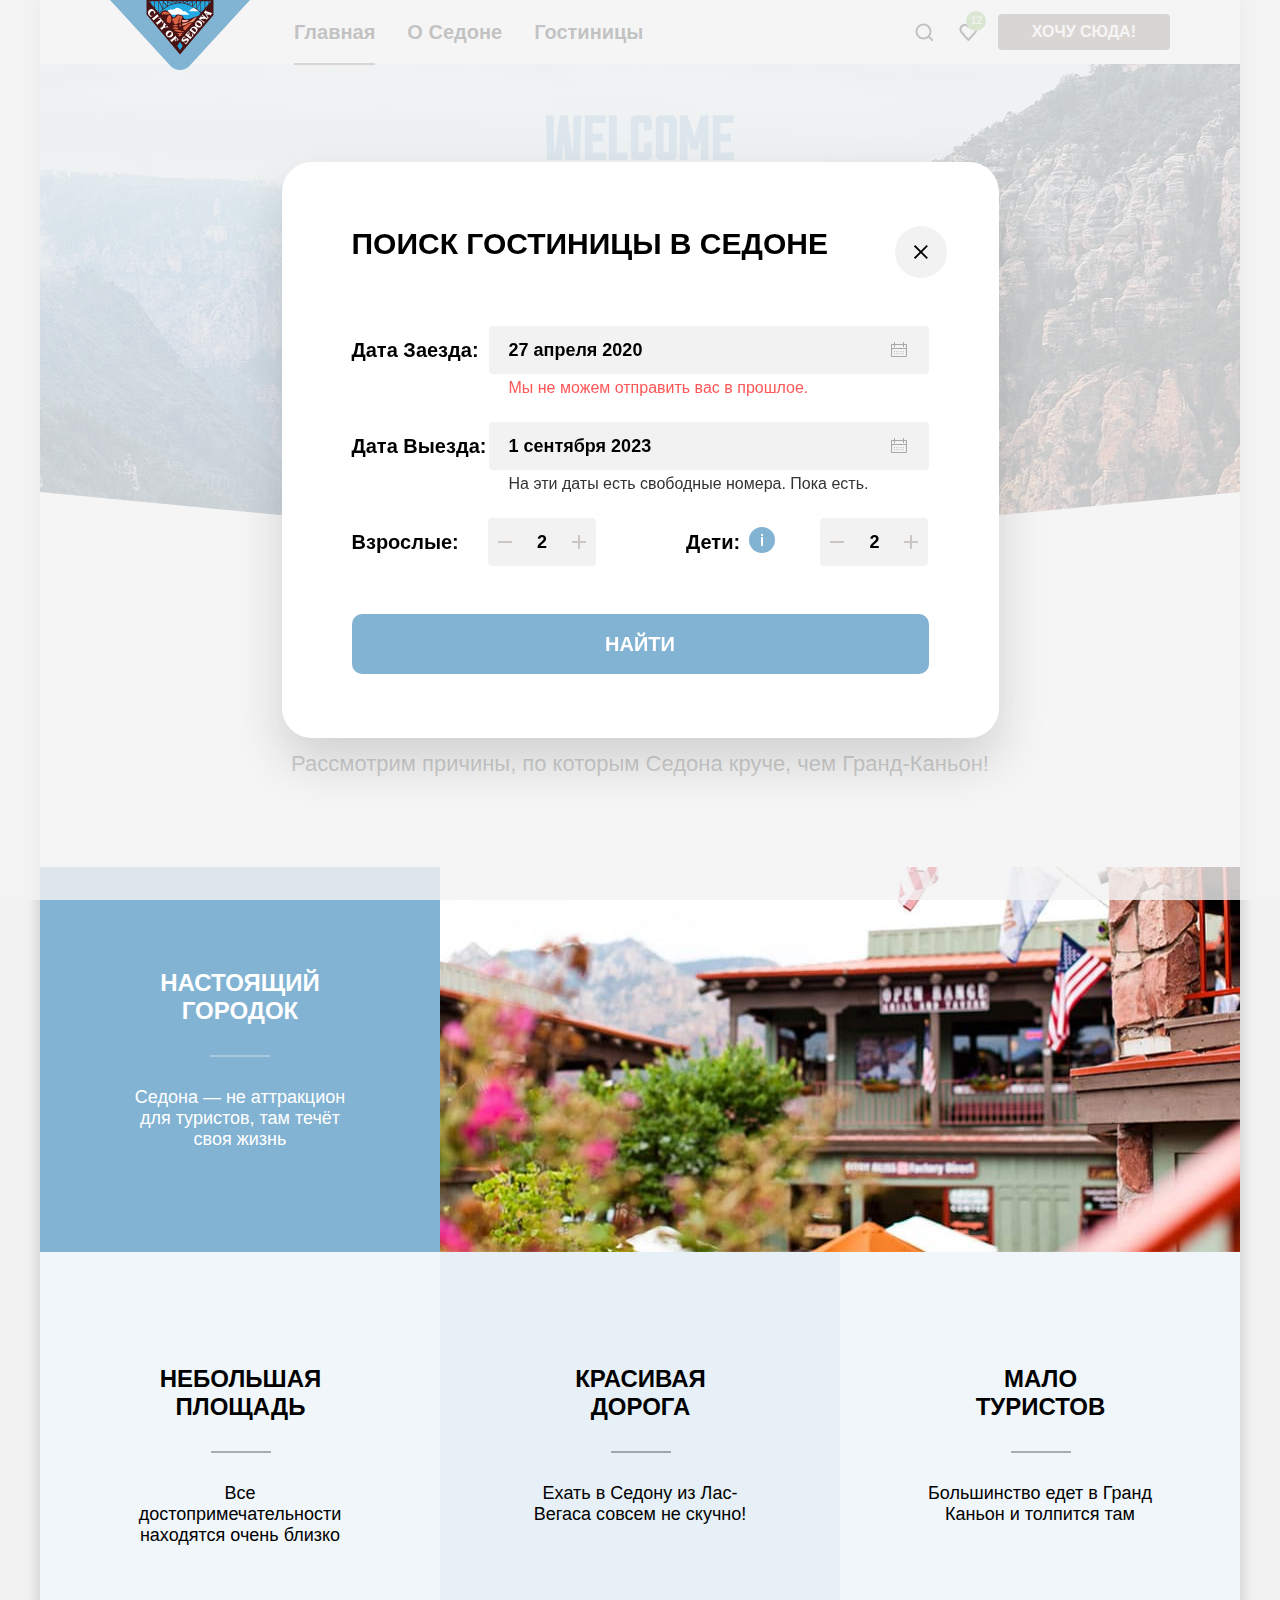
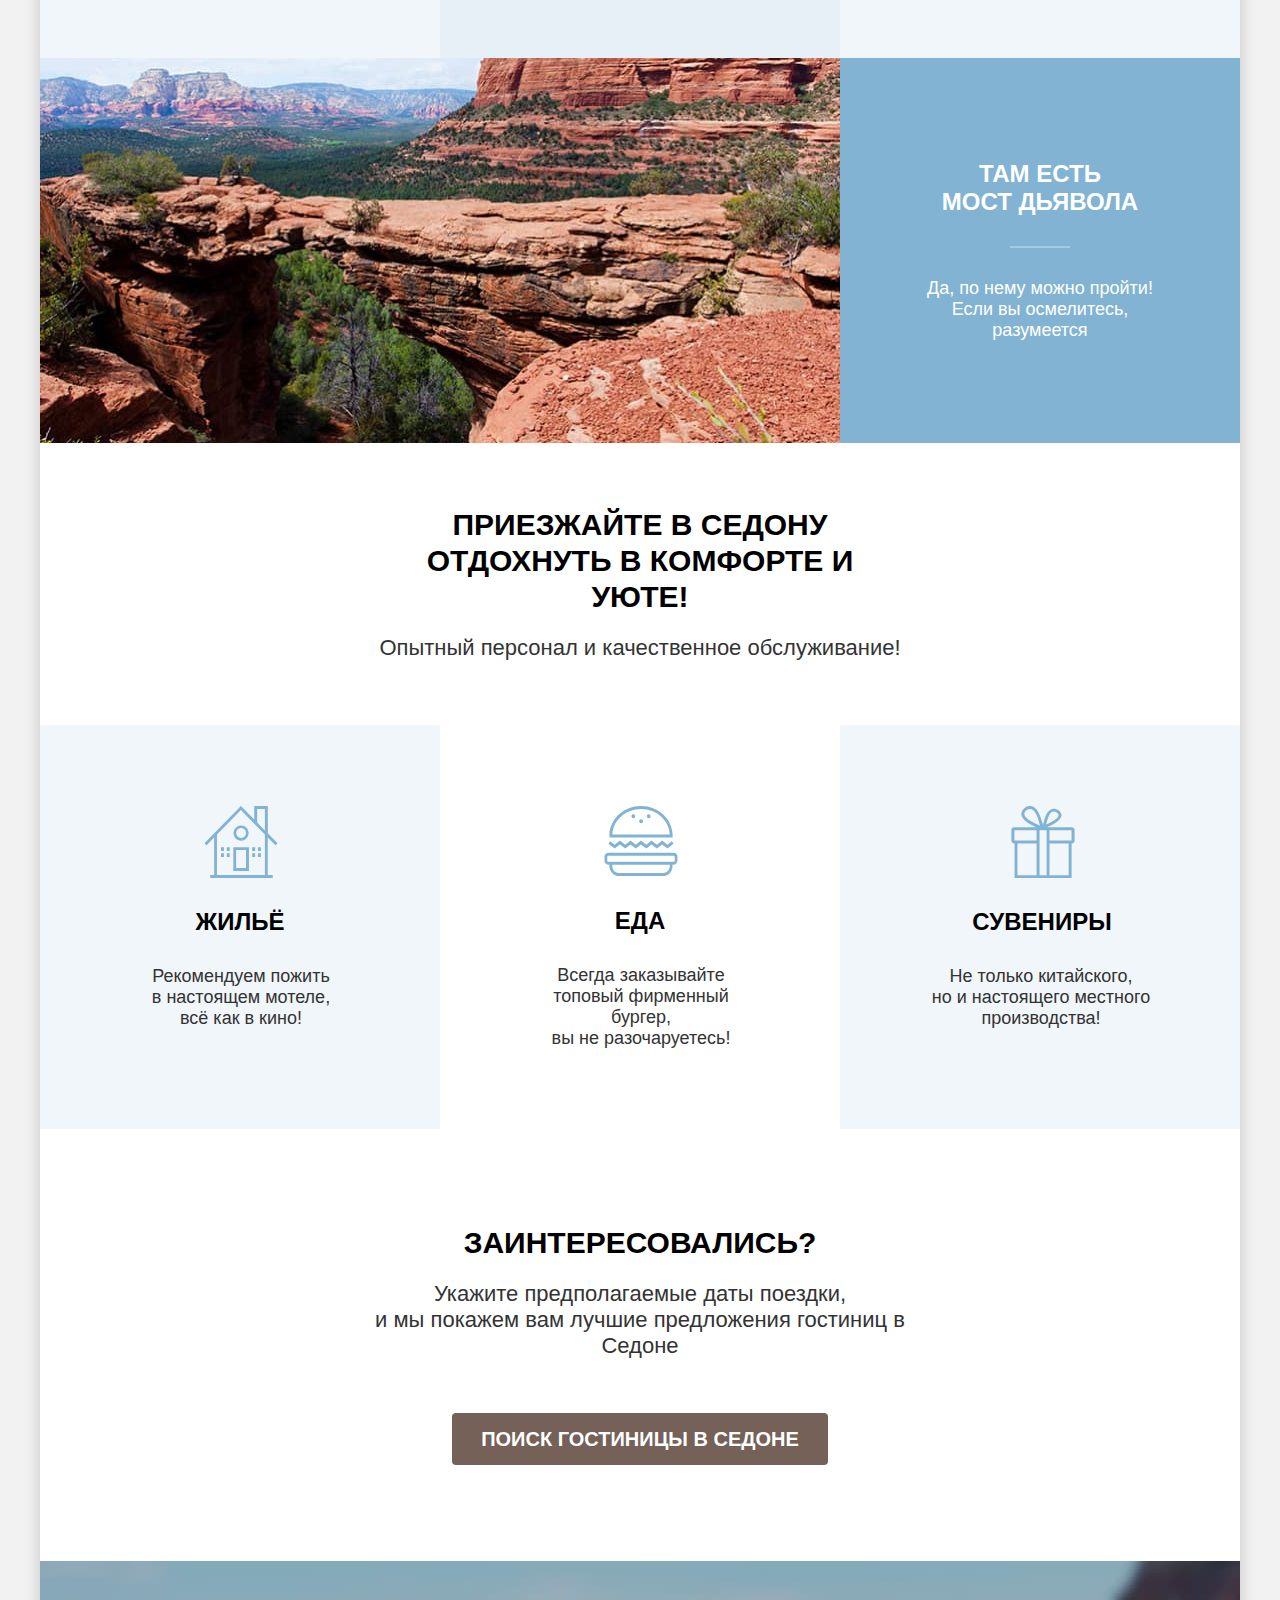
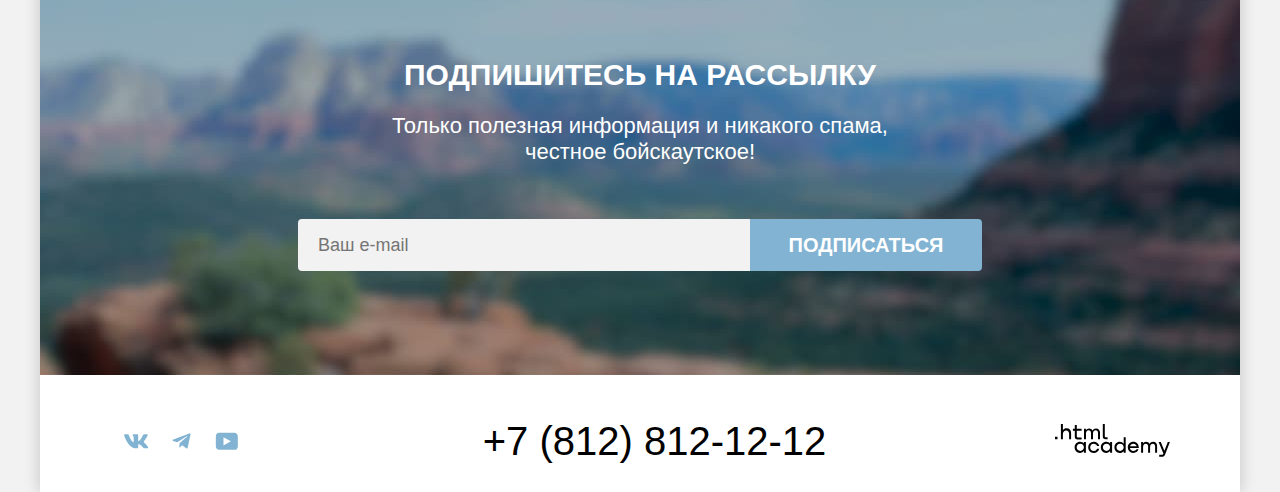
==== commit e545949d: "Добавляет поправки на защиту" ====
--- a/index.html
+++ b/index.html
@@ -48,7 +48,8 @@
       </section>
       <section class="main-advantages" data-test="advantages">
         <h2 class="visually-hidden">Преимущества города Седона</h2>
-        <p class="advantages-description">Седона — небольшой городок в Аризоне, заслуживающий большего!</p>
+        <p class="advantages-description">Седона — небольшой городок в Аризоне,<br>
+           заслуживающий большего!</p>
         <p class="advantages-reasons">Рассмотрим причины, по которым Седона круче, чем Гранд-Каньон!</p>
         <ul class="advantages-list">
           <li class="advantages-item  advantages-item-content">
@@ -63,17 +64,20 @@
             <p class="advantages-items">Все достопримечательности находятся очень близко</p>
           </li>
           <li class="advantages-composite-item advantages-item-desc">
-            <h3 class="advantages-title">Красивая <br>дорога</h3>
+            <h3 class="advantages-title">Красивая<br>
+              дорога</h3>
             <p class="advantages-items">Ехать в Седону из Лас-Вегаса совсем не скучно!</p>
           </li>
           <li class="advantages-composite-item advantages-item-desc-light">
-            <h3 class="advantages-title">Мало <br> туристов</h3>
+            <h3 class="advantages-title">Мало<br>
+              туристов</h3>
             <p class="advantages-items">Большинство едет в Гранд Каньон и толпится там</p>
           </li>
           <li class="advantages-item advantages-item-content">
             <img class="advantages-img" src="images/photo-2.jpg" width="800" height="385" alt="Мост Дьявола в Гранд-Каньоне.">
             <div class="advantages-content">
-            <h3 class="advantages-title-text">Там есть<br>мост Дьявола</h3>
+            <h3 class="advantages-title-text">Там есть<br>
+              мост Дьявола</h3>
             <p class="advantages-item-p">Да, по нему можно пройти! Если вы осмелитесь, разумеется</p>
             </div>
           </li>
@@ -86,29 +90,37 @@
         <ul class="features-list">
           <li class="features-item-desc">
           <h3 class="features-subtitle features-subtitle-home">Жильё</h3>
-          <p class="features-text">Рекомендуем пожить<br>в настоящем мотеле,<br>всё как в кино!</p>
+          <p class="features-text">Рекомендуем пожить<br>
+            в настоящем мотеле,<br>
+            всё как в кино!</p>
           </li>
           <li class="features-item-desc-light">
           <h3 class="features-subtitle features-subtitle-food">Еда</h3>
-          <p class="features-text">Всегда заказывайте<br>топовый фирменный бургер,<br>вы не разочаруетесь!</p>
+          <p class="features-text">Всегда заказывайте<br>
+            топовый фирменный бургер,<br>
+            вы не разочаруетесь!</p>
           </li>
           <li class="features-item-desc">
           <h3 class="features-subtitle features-subtitle-suvenirs">Сувениры</h3>
-          <p class="features-text">Не только китайского,<br>но и настоящего местного<br>производства!</p>
+          <p class="features-text">Не только китайского,<br>
+            но и настоящего местного<br>
+            производства!</p>
           </li>
         </ul>
       </section>
       <section class="main-search" data-test="search">
         <h2 class="main-search-subtitle">Заинтересовались?</h2>
-        <p class="main-search-text">Укажите предполагаемые даты поездки,<br>и мы покажем вам лучшие предложения гостиниц в Седоне</p>
+        <p class="main-search-text">Укажите предполагаемые даты поездки,<br>
+          и мы покажем вам лучшие предложения гостиниц в Седоне</p>
           <a class="search-button" href="#">Поиск гостиницы в Седоне</a>
       </section>
       <section class="all">
         <h2 class="main-all">Подпишитесь на рассылку</h2>
-        <p class="main-all-text">Только полезная информация и никакого спама,<br> честное бойскаутское!</p>
+        <p class="main-all-text">Только полезная информация и никакого спама,<br>
+          честное бойскаутское!</p>
         <form class="form-appointment" action="https://echo.htmlacademy.ru/" method="post">
         <label class="visually-hidden">ВВедите ваш e-mail</label>
-          <input class="input" type="text" name="form-appointment" id="e-mail" placeholder="Ваш e-mail">
+          <input class="input" type="text" name="form-appointment" id="e-mail" placeholder="Ваш e-mail" required>
           <button class="button" type="submit">Подписаться</button>
         </form>
       </section>
@@ -135,6 +147,7 @@
       <a class="copyright" href="https://htmlacademy.ru/">
         <span class="visually-hidden">Ссылка на разработчика htmlacademy</span>
       </a>
+
     </footer>
     <div class="modal-container">
       <div class="modal modal-search">
--- a/styles/styles.css
+++ b/styles/styles.css
@@ -13,6 +13,7 @@
   src: url("../fonts/ptsans-700.woff2") format("woff2");
   font-display: swap;
 }
+
 .visually-hidden {
   position: absolute;
   width: 1px;
@@ -46,12 +47,15 @@
   display: flex;
   flex-direction: column;
   flex-grow: 1;
-  box-shadow: 0 0 15px 0 #00000033;
+  box-shadow: 0 0 15px 0 rgba(0, 0, 0, 0.2);
 }
 
 html {
   height: 100%;
 }
+
+/* Header */
+
 .page-header {
   width: 1200px;
   background-color: #FFFFFF;
@@ -59,10 +63,13 @@
   display: flex;
   flex-wrap: wrap;
 }
+
 .header-navigation {
   margin: 0;
   padding: 0;
-  margin-right: 285px;
+  margin-right: 124px;
+  min-width: 500px;
+  word-wrap: break-word;
 }
 
 .logo-navigation {
@@ -73,22 +80,26 @@
   height: 70px;
   z-index: 1;
 }
+
 .logo-navigation-catalog:hover {
   opacity: 0.5;
 }
+
 .logo-navigation-catalog:focus {
   opacity: 0.5;
 }
+
 .logo-navigation-catalog:active {
   opacity: 0.2;
 }
+
 .navigation-active-link:focus {
   display: none;
 }
+
 .navigation-active-link:active {
   display: none;
 }
-
 
 .navigation-link {
   font-weight: 700;
@@ -99,18 +110,23 @@
   display: block;
   padding: 20px 16px;
   color: #000000;
-}
+  word-wrap: break-word;
+}
+
 .navigation-list {
   list-style-type: none;
   margin: 0;
   padding: 0;
   display: flex;
   flex-wrap: wrap;
-  min-width: 339px;
-}
+  max-width: 500px;
+  word-wrap: break-word;
+}
+
 .navigation-search {
   width: 44px;
 }
+
 .navigation-user-like {
   width: 44px;
 }
@@ -119,6 +135,7 @@
   min-width: 100px;
   min-height: 64px;
 }
+
 .navigation-link-user {
   font-weight: 700;
   line-height: 24px;
@@ -128,12 +145,15 @@
   display: block;
   position: relative;
 }
+
 .navigation-item:hover {
   opacity: 0.5;
 }
+
 .navigation-item:focus {
   opacity: 0.5;
 }
+
 .navigation-item:active {
   opacity: 0.2;
 }
@@ -146,6 +166,7 @@
   display: flex;
   flex-wrap: wrap;
 }
+
 .navigation-link-user-search {
   margin: auto;
   width: 20px;
@@ -155,19 +176,24 @@
   background-repeat: no-repeat;
   background-position: center;
 }
+
 .navigation-link-user:hover {
   opacity: 0.5;
 }
+
 .navigation-link-user:focus {
   opacity: 0.5;
 }
+
 .navigation-link-user:active {
   opacity: 0.5;
 }
+
 .navigation-active-link {
   position: relative;
   color: #000000;
 }
+
 .navigation-active-link::after {
   content: "";
   position: absolute;
@@ -177,6 +203,7 @@
   left: 16px;
   bottom: -1px;
 }
+
 .navigation-link-user-like::before {
   content: "";
   display: block;
@@ -188,6 +215,7 @@
   background-color: #000000;
   padding: 22px 12px;
 }
+
 .number-favorites {
   background-color: #7DB54F;
   width: 20px;
@@ -205,7 +233,6 @@
   right: 4px;
 }
 
-
 .header-button {
   font-size: 16px;
   font-weight: 700;
@@ -224,20 +251,27 @@
   margin-right: 70px;
   display: block;
 }
+
 .header-button:hover {
   background: #615048;
 }
+
 .header-button:focus {
   background: #615048;
 }
+
 .header-button:active {
   background: #756157;
-  color: #FFFFFF4D;
-}
+  color: rgba(255, 255, 255, 0.3);
+}
+
 .header-button:disabled {
   background: #E5E5E5;
   color: #FFFFFF;
 }
+
+/* Main */
+
 .main-hero {
   background-image: url("../images/divider.svg"), url("../images/background-index.jpg");
   background-size: 100% auto, cover;
@@ -256,19 +290,19 @@
   text-align: center;
   font-weight: 700;
   text-transform: uppercase;
-  width: 620px;
   margin: 0 auto;
-  padding:  69px 50px 25px;
+  padding:  69px 290px 25px;
 }
 
 .advantages-reasons {
   font-size: 22px;
   line-height: 26px;
   text-align: center;
-  width: 651px;
+  width: 700px;
   margin: 0 auto;
-  padding-bottom: 91px;
-}
+  padding-bottom: 90px;
+}
+
 .advantages-title-text {
   font-size: 24px;
   line-height: 28px;
@@ -280,19 +314,22 @@
   margin-bottom: 30px;
   position: relative;
 }
+
 .advantages-title-text::after {
   content: "";
   display: block;
   height: 2px;
   width: 60px;
-  background-color: #FFFFFF4D;
+  background-color: rgba(255, 255, 255, 0.3);
   margin: 30px auto 0;
 }
+
 .advantages-item-p {
   text-align: center;
   color: #FFFFFF;
   margin: 0;
 }
+
 .advantages-item {
   background: #82B3D3;
   list-style-type: none;
@@ -300,10 +337,12 @@
   margin: 0;
   width: 1200px;
 }
+
 .advantages-composite-item {
   list-style-type: none;
   padding: 0;
   margin: 0;
+  min-height: 385px;
 }
 
 .advantages-item-desc-light {
@@ -311,23 +350,25 @@
   width: 400px;
   min-height: 385px;
 }
+
 .advantages-content {
   width: 230px;
   min-height: 181px;
   padding: 102px 85px;
 }
+
 .advantages-img {
   display: block;
   width: 800px;
   height: auto;
   object-fit: contain;
 }
+
 .advantages-item-desc {
   background: rgba(131, 179, 211, 0.2);
   width: 400px;
-  height: 385px;
-}
-
+  min-height: 385px;
+}
 
 .advantages-title {
   font-size: 24px;
@@ -336,34 +377,37 @@
   color: #000000;
   font-weight: 700;
   text-transform: uppercase;
-  padding: 112px 85px 30px 85px;
+  padding: 113px 85px 30px 86px;
   margin: 0;
   position: relative;
 }
+
 .advantages-title::after {
   content: "";
   display: block;
   height: 2px;
   width: 60px;
-  background-color: #0000004D;
+  background-color: rgba(0, 0, 0, 0.3);
   margin: 30px auto 0;
 }
 
 .advantages-items {
+  font-family: "PT Sans", sans-serif;
   text-align: center;
   color: #000000;
   padding: 0 85px 112px 85px;
   margin: 0;
 }
+
 .advantages-item-content {
   display: flex;
 }
+
 .advantages-list {
   padding: 0;
   margin: 0;
   display: flex;
   flex-wrap: wrap;
-
 }
 
 .advantages-call {
@@ -375,6 +419,7 @@
   text-transform: uppercase;
   margin: 64px 347px 20px 347px;
 }
+
 .advantages-text {
   font-size: 22px;
   line-height: 26px;
@@ -383,6 +428,7 @@
   margin-top: 20px;
   margin-bottom: 64px;
 }
+
 .features-list {
   margin:0;
   padding: 0;
@@ -391,12 +437,13 @@
 }
 
 .features-item-desc {
-  background: #83B3D31F;
+  background: rgba(131, 179, 211, 0.12);
   list-style-type: none;
   width: 400px;
   padding: 81px 85px;
   box-sizing: border-box;
 }
+
 .features-item-desc-light {
   background-color: #FFFFFF;
   list-style-type: none;
@@ -404,6 +451,7 @@
   padding: 80px 86px;
   box-sizing: border-box;
 }
+
 .features-subtitle {
   font-size: 24px;
   line-height: 28px;
@@ -415,6 +463,7 @@
   padding-top: 102px;
   margin-bottom: 30px;
 }
+
 .features-text {
   text-align: center;
   margin: 0;
@@ -424,13 +473,14 @@
 .features-subtitle {
   display: block;
   background-size: 75px 72px;
-
-}
+}
+
 .features-subtitle-home {
   background-image: url("../images/hotel-icon.svg");
   background-position: center top;
   background-repeat: no-repeat;
 }
+
 .features-subtitle-food {
   background-image: url("../images/food-icon.svg");
   background-position: center top;
@@ -444,16 +494,17 @@
   transform: translate(2px);
 }
 
-
 .main-container {
   width: 1200px;
   margin: 0 auto;
   background-color: #FFFFFF;
   flex-grow: 1;
 }
+
 .main-search {
   padding: 96px 304px;
 }
+
 .main-search-subtitle {
   color: #000000;
   font-size: 30px;
@@ -464,6 +515,7 @@
   margin: 0;
   margin-bottom: 20px;
 }
+
 .main-img {
   width: 458px;
   height: 352px;
@@ -477,16 +529,18 @@
   line-height: 26px;
   text-align: center;
   margin: 0;
-  margin-bottom: 53px;
+  margin-bottom: 54px;
 }
 
 .all {
   background-image: url("../images/subscribe-background.jpg");
   background-size: cover;
+  background-color:  rgba(131, 179, 211, 0.2);
   background-repeat: no-repeat;
   color: #FFFFFF;
   padding: 96px 258px 104px 258px;
 }
+
 .button {
   font-family: "PT Sans", sans-serif;
   text-align: center;
@@ -503,16 +557,20 @@
   padding: 8px;
   cursor: pointer;
 }
+
 .button:hover {
   background: #68A2CA;
 }
+
 .button:focus {
   background: #68A2CA;
 }
+
 .button:active {
   background: #82B3D3;
-  color:#FFFFFF4D;
-}
+  color: rgba(255, 255, 255, 0.3);
+}
+
 .button:disabled {
   background: #E5E5E5;
   color: #FFFFFF;
@@ -532,15 +590,19 @@
   border-width: 0;
   padding-left: 20px;
 }
+
 .input:hover {
   background: rgba(230, 230, 230, 1);
 }
+
 .input:focus {
   background: rgba(230, 230, 230, 1);
 }
+
 .form-appointment {
   display: flex;
 }
+
 .main-all {
   font-size: 30px;
   line-height: 36px;
@@ -550,6 +612,7 @@
   margin: 0;
   margin-bottom: 20px;
 }
+
 .search-button {
   font-weight: 700;
   font-size: 20px;
@@ -569,17 +632,20 @@
 .search-button:hover {
   background-color: #615048;
 }
+
 .search-button:focus {
   background-color: #615048;
 }
+
 .search-button:active {
   background-color: #756157;
   color:#FFFFFF4D;
 }
+
 .search-button:disabled {
   background-color: #E5E5E5;
-
-}
+}
+
 .main-all-text {
   font-size: 22px;
   line-height: 26px;
@@ -587,6 +653,9 @@
   margin: 0;
   margin-bottom: 54px;
 }
+
+/* Footer */
+
 .page-footer {
   background: #FFFFFF;
   box-sizing: border-box;
@@ -604,20 +673,24 @@
   color: #000000;
   text-decoration: none;
   display: block;
-  margin-left: 12px;
+  cursor: pointer;
+  padding-left: 12px;
+  width: max-content;
+  max-width: 600px;
 }
 
 .footer-phone:hover {
   color: #756157;
-
-}
+}
+
 .footer-phone:focus {
   color: #756157;
-
-}
+}
+
 .footer-phone:active {
-  color: #7561574D;
-}
+  color:  rgba(117, 97, 87, 0.3);
+}
+
 .footer-social-list {
   display: flex;
   flex-wrap: wrap;
@@ -625,6 +698,7 @@
   margin: 0;
   list-style-type: none;
 }
+
 .footer-social-link::before {
   text-decoration: none;
   height: 40px;
@@ -639,18 +713,23 @@
 .footer-social-link:focus::before {
   background-color: #68A2CA;
 }
+
 .footer-social-link:hover::before {
   background-color: #68A2CA;
 }
+
 .footer-social-link:active::before {
- background-color : #68A2CA4D;
-}
+ background-color : rgba(104, 162, 202, 0.3);
+}
+
 .social-link-vk::before {
   mask-image: url("../images/social-vk.svg");
 }
+
 .social-link-telegram::before {
   mask-image: url("../images/social-telegram.svg");
 }
+
 .social-link-youtube::before {
   mask-image: url("../images/social-youtube.svg");
 }
@@ -661,35 +740,41 @@
   padding: 5px 7px;
   box-sizing: border-box;
 }
+
 .copyright::before {
   content: "";
   display: block;
   min-width: 115px;
   min-height: 33px;
   background-color: #000000;
-  mask-image: url(../images/logo-htmlacademy.svg);
+  mask-image: url("../images/logo-htmlacademy.svg");
   mask-position: center center;
   mask-repeat: no-repeat;
 }
+
 .copyright:hover::before {
   background-color: #756157;
 }
+
 .copyright:focus::before {
   background-color: #756157;
 }
+
 .copyright:active::before {
-  background-color: #7561574D;
-}
+  background-color: rgba(117, 97, 87, 0.3);
+}
+
 .inner-container {
   background-image: url("../images/background-catalog.jpg");
   background-size: cover;
   background-repeat: no-repeat;
   color: #FFFFFF;
-  background-color: #82B3D3;
+  background-color: rgba(131, 179, 211, 0.2);
   padding: 35px 70px 70px 70px;
   margin: 0;
   margin-top: -6px;
 }
+
 .inner-header-title {
   font-size: 60px;
   line-height: 78px;
@@ -698,18 +783,27 @@
   padding: 0;
   margin-bottom: 8px;
 }
+
+/* Breadcrumbs catalog */
+
+.breadcrumbs-link-icon {
+  fill: #FFFFFF;
+}
+
 .breadcrumbs-link {
   font-size: 16px;
   text-decoration: none;
   display:block;
   color: inherit;
 }
+
 .breadcrumbs-item:not(:first-child) {
   padding-left: 18px;
   background-image: url("../images/breadcrumbs.svg");
   background-repeat: no-repeat;
   background-position: left center;
 }
+
 .breadcrumbs-item:first-child .breadcrumbs-link {
   min-width: 13px;
   min-height: 15px;
@@ -719,6 +813,7 @@
   background-repeat: no-repeat;
   background-position: center;
 }
+
 .breadcrumbs {
   list-style-type: none;
   display: flex;
@@ -728,6 +823,7 @@
   margin-bottom: 40px;
   gap: 10px;
 }
+
 .breadcrumbs-link:hover:not(.breadcrumbs-link-current) {
   opacity: 0.6;
   cursor: pointer;
@@ -736,6 +832,12 @@
 .breadcrumbs-link:active:not(.breadcrumbs-link-current) {
   opacity: 0.3;
   cursor: pointer;
+}
+
+/* Form */
+
+.breadcrumbs-link-icon {
+  fill: #FFFFFF;
 }
 .catalog-filter {
   margin: 0;
@@ -758,6 +860,7 @@
   margin: 0;
   padding: 0;
 }
+
 .checkbox-mark {
   position: absolute;
   width: 20px;
@@ -766,6 +869,7 @@
   background-color: #ffffff;
   margin-left: -36px;
 }
+
 .control-input:checked + .checkbox-mark {
   background-image: url("../images/control-checkbox.svg");
   background-repeat: no-repeat;
@@ -791,16 +895,18 @@
 .control:has(.control-input:hover) {
   opacity: 0.6;
 }
+
 .control-input:focus-visible + .checkbox-mark,
 .control-input:focus-visible + .radio-mark {
   outline: 3px solid #83B3D3;
 }
+
 .control:has(.control-input:active) {
   opacity: 0.3;
 }
-.control-input:disabled + .checkbox-mark,
-.control-input:disabled + .radio-mark {
-  background: #E5E5E5;
+
+.control:has(.control-input:disabled) {
+  opacity: 0.2;
 }
 
 .catalog-filter-title {
@@ -811,6 +917,7 @@
   padding: 0;
   padding-left: 1px;
 }
+
 .catalog-filter-list {
   list-style-type: none;
   margin: 0;
@@ -823,9 +930,11 @@
   margin: 0;
   padding: 0;
 }
+
 .catalog-filter-group:nth-child(2) {
  margin-right: auto;
 }
+
 .catalog-filter-item {
   font-size: 18px;
   line-height: 23px;
@@ -834,7 +943,6 @@
 
 .catalog-filter-item:not(:last-child) {
   margin-bottom: 17px;
-
 }
 
 .range-scale {
@@ -844,6 +952,7 @@
   background-color: rgba(255, 255, 255, 0.3);
   border-radius: 4px;
 }
+
 .range-bar {
   position: absolute;
   border-radius: 4px;
@@ -862,43 +971,50 @@
   background-color: #FFFFFF;
   cursor: pointer;
 }
+
 .range-toggle:hover {
   background: #FFFFFF;
-  box-shadow: 0 4px 10px 0 #00000040;
-}
+  box-shadow:  0 4px 10px 0 rgba(0, 0, 0, 0.25);
+}
+
 .range-toggle:focus-visible {
   background: #FFFFFF;
   outline: 3px solid #83B3D3;
-  box-shadow: 0 4px 10px 0 #00000040;
-}
+  box-shadow:  0 4px 10px 0 rgba(0, 0, 0, 0.25);
+}
+
 .range-toggle:active {
   background: #FFFFFF;
   outline: 2px solid #83B3D3;
-  box-shadow: 0 7px 15px 0 #00000066;
-}
+  box-shadow: 0 7px 15px 0 rgba(0, 0, 0, 0.4);
+}
+
 .range-toggle:disabled {
   background-color: rgba(0, 0, 0, 0.3);
 }
+
 .toggle-min {
   left: 0;
 }
+
 .toggle-max {
   right: 0;
 }
-
-
 
 .range-input::-webkit-outer-spin-button,
 .range-input::-webkit-inner-spin-button {
   appearance: none;
   margin: 0;
 }
+
 .range-input-min {
   border-radius: 4px 0 0 4px;
 }
+
 .range-input-max {
   border-radius: 0 4px 4px 0;
 }
+
 .price-label {
   position: relative;
   color: rgba(0, 0, 0, 0.2);
@@ -906,18 +1022,21 @@
   line-height: 24px;
 
 }
+
 .price-label-text {
   position: absolute;
   top: 50%;
   transform: translate(0, -50%);
   right: 20px;
 }
+
 .price-container {
   margin-bottom: 44px;
   display: grid;
   grid-template-columns: 1fr 1fr;
   gap: 2px;
 }
+
 .range-input {
   font-family: "PT Sans", sans-serif;
   font-size: 18px;
@@ -929,14 +1048,18 @@
   border: none;
   appearance: textfield;
 }
+
 .range-input:hover {
   background: rgba(230, 230, 230, 1);
 }
+
 .range-input:focus {
   background: rgba(230, 230, 230, 1);
   outline: 3px solid rgba(131, 179, 211, 1);
 }
+
 .button-catalog {
+  font-family: "PT Sans", sans-serif;
   font-size: 14px;
   line-height: 20px;
   font-weight: 700;
@@ -953,22 +1076,26 @@
   cursor: pointer;
 }
 
-
 .button-catalog:hover {
   background: #68A2CA;
 }
+
 .button-catalog:focus {
   background: #68A2CA;
 }
+
 .button-catalog:active {
   background: #82B3D3;
-  color:#FFFFFF4D;
-}
+  color: rgba(255, 255, 255, 0.3);
+}
+
 .button-catalog:disabled {
   background: #E5E5E5;
-  color: rgba(255, 255, 255, 0.1);
-}
+  color: rgba(255, 255, 255, 1);
+}
+
 .button-reset {
+  font-family: "PT Sans", sans-serif;
   font-size: 13px;
   line-height: 20px;
   font-weight: 700;
@@ -983,10 +1110,12 @@
   background-color: rgba(0, 0, 0, 0);
   cursor: pointer;
 }
+
 .button-reset:hover:not(:disabled) {
   background-color: transparent;
   color: rgba(255, 255, 255, 0.6);
 }
+
 .button-reset:focus-visible:not(:disabled) {
   background-color: transparent;
   outline: 3px solid #82b3d3;
@@ -1001,11 +1130,13 @@
   background-color: transparent;
   color: rgba(255, 255, 255, 0.1);
 }
+
 .button-catalog-reset {
   display: block;
   width: 191px;
   margin-top: 56px;
 }
+
 .button-light-list {
   width: 160px;
   display: flex;
@@ -1014,6 +1145,7 @@
   padding: 0;
   margin: 0;
 }
+
 .button-light {
   width: 44px;
   height: 44px;
@@ -1024,24 +1156,25 @@
   justify-content: center;
   background-color: #FFFFFF;
 }
+
 .button-light:hover {
   border: 2px solid #000000;
 }
+
 .button-light:focus-visible {
   border: 2px solid #68A2CA;
 }
+
 .button-light:active {
   border: 2px solid #000000;
 }
+
 .button-light-dark {
   border-color: #000000;
 }
+
 .button-light-color {
   border-color: #E5E5E5;
-}
-
-.breadcrumbs-link-icon {
-  fill: #FFFFFF;
 }
 
 
@@ -1056,7 +1189,9 @@
   padding: 0;
   align-self: center;
   margin-right: auto;
-}
+  max-width: 530px;
+}
+
 .inner-caption-container {
   padding: 50px 70px 40px 70px;
   margin: 0;
@@ -1065,6 +1200,8 @@
   width: 1060px;
   background-color: #FFFFFF;
 }
+
+/* Select catalog */
 
 .select-control {
   font-family: "PT Sans", sans-serif;
@@ -1085,18 +1222,21 @@
   background-position: right 13px center;
   appearance: none;
 }
+
 .select-control:hover {
   border: 2px solid #68A2CA;
 }
+
 .select-control:focus {
   border: 2px solid #68A2CA;
 }
+
 .select-control:disabled {
-  border: 2px solid #0000004D;
-  color: #0000004D;
-}
-
-
+  outline: 2px solid rgba(0, 0, 0, 0.3);
+  color: rgba(0, 0, 0, 0.3);
+}
+
+/* Product card catalog */
 
 .product-card-title {
   font-family: "PT Sans", sans-serif;
@@ -1108,12 +1248,15 @@
   margin: 0;
   grid-column: 1 / -1;
 }
+
 .product-card-title:hover {
   opacity: 0.5;
 }
+
 .product-card-title:focus {
   opacity: 0.5;
 }
+
 .product-card-title:active {
   opacity: 0.2;
 }
@@ -1135,20 +1278,25 @@
   display: block;
   cursor: pointer;
 }
+
 .button-favorite-active:hover {
   background: #6C9E42;
 }
+
 .button-favorite-active:focus {
   background: #6C9E42;
 }
+
 .button-favorite-active:active {
   background: #7DB54F;
-  color: #FFFFFF4D;
-}
+  color: rgba(255, 255, 255, 0.3);
+}
+
 .button-favorite-active:disabled {
   background: #E5E5E5;
   color: #FFFFFF;
 }
+
 .product-list {
   list-style-type: none;
   margin: 0;
@@ -1171,28 +1319,32 @@
 .product-card-hotel:hover {
   opacity: 0.5;
 }
+
 .product-card-hotel:focus {
   opacity: 0.5;
 }
+
 .product-card-hotel:active {
   opacity: 0.2;
 }
+
 .product-card-img {
   display: block;
   grid-column: 1 / -1;
   cursor: pointer;
 }
 
-
 .product-card-text {
   margin: 0;
 }
+
 .product-price {
   font-weight: 400;
   margin: 0;
   color: #333333;
   text-align: right;
 }
+
 .product-card-button {
   font-size: 16px;
   font-weight: 700;
@@ -1208,16 +1360,20 @@
   display: block;
   min-width: 130px;
 }
+
 .product-card-button:hover {
   background: #615048;
 }
+
 .product-card-button:focus {
   background: #615048;
 }
+
 .product-card-button:active {
   background: #756157;
   color: #FFFFFF;
 }
+
 .product-card-button:disabled {
   background: #E5E5E5;
   color: #FFFFFF;
@@ -1240,6 +1396,7 @@
   display: block;
   cursor: pointer;
 }
+
 .button-favorite:hover {
   background: #68A2CA;
 }
@@ -1248,17 +1405,6 @@
   color: #FFFFFF;
 }
 
-.product-favorite:focus {
-  background: #68A2CA;
-}
-.product-favorite:active {
-  background: #82B3D3;
-  color: #FFFFFF4D;
-}
-.product-favorite:disabled {
-  background: #E5E5E5;
-  color: #FFFFFF;
-}
 .product-card-reyting {
   font-size: 16px;
   line-height: 20px;
@@ -1273,10 +1419,14 @@
   padding: 9px 22px 8px 23px;
   margin: 0;
 }
+
+/* Pagination */
+
 .pagination {
   padding: 40px 70px;
   margin: 0;
 }
+
 .pagination-list {
   list-style-type: none;
   display: flex;
@@ -1285,6 +1435,7 @@
   padding: 0;
   position: relative;
 }
+
 .pagination::before {
   position: absolute;
   content: "";
@@ -1292,6 +1443,7 @@
   border: 1px solid #E6E6E6;
   transform: translateY(-40px);
 }
+
 .pagination-link-active {
   background-color: #F2F2F2;
   color: #000000;
@@ -1308,13 +1460,14 @@
   padding: 12px 12px 12px 12px;
   cursor: pointer;
 }
+
 .pagination-link-active:hover {
   background: #F2F2F2;
 }
+
 .pagination-link-active:focus {
   background: #F2F2F2;
 }
-
 
 .pagination-link {
   display: block;
@@ -1331,25 +1484,31 @@
   padding: 12px 12px;
   cursor: pointer;
 }
+
 .pagination-link:hover {
   background: #68A2CA;
   outline: 1px solid #82B3D3;
 }
+
 .pagination-link:focus {
   background: #68A2CA;
   outline: 1px solid #82B3D3;
 }
+
 .pagination-link:active {
   background: #82B3D3;
-  color: #FFFFFF4D;
-}
+  color: rgba(255, 255, 255, 0.3);
+}
+
 .pagination-link:disabled {
   background: #E5E5E5;
   color: #FFFFFF;
 }
+
 .pagination-item {
   margin-right: 8px;
 }
+
 .pagination-btn {
   display: block;
   font-size: 22px;
@@ -1360,6 +1519,9 @@
   width: 60px;
   padding: 17px 0;
 }
+
+/* Stars catalog */
+
 .hotels-stars {
   margin: 0;
   padding-top: 10px;
@@ -1370,21 +1532,25 @@
   background-size: 1em auto;
   font-size: 18px;
 }
+
 .hotels-stars-4 {
  width: calc(4em + 17px);
 }
+
 .hotels-stars-3 {
   width: calc(3em + 12px);
 }
+
 .hotels-stars-2 {
   width: calc(2em + 6px);
 }
 
-
 .all-catalog {
   margin: 0;
   padding: 116px 258px 104px 258px;
 }
+
+/* Modal */
 
 .modal-container {
   position: fixed;
@@ -1393,7 +1559,7 @@
   display: flex;
   width: 100%;
   height: 100%;
-  background-color: #F2F2F2CC;
+  background-color: rgba(242, 242, 242, 0.8);
   display: ;
 }
 
@@ -1402,17 +1568,20 @@
   margin: auto;
   padding: 64px 70px;
   background-color: #ffffff;
-  box-shadow: 0 25px 50px 0 #00000026;
+  box-shadow: 0 25px 50px 0  rgba(0, 0, 0, 0.15);
   border-radius: 30px;
 }
+
 .modal-search {
   width: 577px;
 }
+
 .search-form {
   display: grid;
   grid-template-columns: 1fr 1fr;
   gap: 48px 88px;
 }
+
 .modal-close-button {
   position: absolute;
   display: flex;
@@ -1428,6 +1597,7 @@
   border-radius: 50%;
   cursor: pointer;
 }
+
 .modal-close-button::before {
   content: "";
   position: absolute;
@@ -1437,18 +1607,21 @@
   background-image: url("../images/cross.svg");
   background-position: center;
   background-repeat: no-repeat;
-
-}
+}
+
 .modal-close-button:hover {
   background-color: #E6E6E6;
 }
+
 .modal-close-button:focus-visible {
   background-color: #E6E6E6;
   outline: 3px solid #83B3D3;
 }
+
 .modal-close-button:active {
   background-color: #E6E6E6;
 }
+
 .modal-close-button:active::before {
   opacity: 0.3;
 }
@@ -1456,7 +1629,7 @@
 .modale-title {
   margin: 0;
   margin-bottom: 64px;
-  font-family: PT Sans;
+  font-family: "PT Sans", sans-serif;
   font-size: 30px;
   font-weight: 700;
   line-height: 36px;
@@ -1464,6 +1637,7 @@
   text-transform: uppercase;
   grid-column: 1 / -1;
 }
+
 .date-search {
   display: block;
   width: 577px;
@@ -1474,12 +1648,13 @@
   padding: 18px 77px;
   border-radius: 10px;
   border: none;
-  font-family: PT Sans;
+  font-family: "PT Sans", sans-serif;
   text-transform: uppercase;
   font-size: 20px;
   font-weight: 700;
   text-align: center;
 }
+
 .date-search {
   margin: 0;
   padding: 0;
@@ -1487,16 +1662,20 @@
   grid-column: 1 / -1;
   cursor: pointer;
 }
+
 .date-search:hover {
   background: #68A2CA;
 }
+
 .date-search:focus-visible {
   background: #68A2CA;
 }
+
 .date-search:active {
   color: rgba(255, 255, 255, 0.3);
   background: #68A2CA;
 }
+
 .search-date-calendar {
   display: block;
   border: none;
@@ -1507,7 +1686,7 @@
   border-radius: 4px;
   background: #F2F2F2;
   padding: 12px 20px;
-  font-family: PT Sans;
+  font-family: "PT Sans", sans-serif;
   font-size: 18px;
   font-weight: 700;
   line-height: 24px;
@@ -1516,6 +1695,7 @@
   background-repeat: no-repeat;
   background-position: right 20px center;
 }
+
 .field-group {
   font-family: "PT Sans", sans-serif;
   font-size: 20px;
@@ -1530,13 +1710,14 @@
   justify-content: space-between;
   align-items: center;
 }
+
 .search-childrens {
   margin-left: 2px;
 }
+
 .long-fieldset {
   grid-column: 1 / -1;
 }
-
 
 .search-date-quantity {
   font-family: "PT Sans", sans-serif;
@@ -1550,12 +1731,15 @@
   padding: 14px 5px;
   width: 40px;
   box-sizing: border-box;
-}
+  appearance: textfield;
+}
+
 .search-date-quantity::-webkit-outer-spin-button,
 .search-date-quantity::-webkit-inner-spin-button {
-  appearance: none;
-  margin: 0;
-}
+  margin: 0;
+  -webkit-appearance: none;
+}
+
 .search-date-quantity:hover {
   background: #E6E6E6;
 }
@@ -1563,13 +1747,16 @@
 .booking-guest-container {
   display: flex;
 }
+
 .search-date-quantity-minus {
   border: none;
   padding: 14px 10px;
   border-radius: 4px 0 0 4px;
   cursor: pointer;
   position: relative;
-}
+  background: #F2F2F2;
+}
+
 .minus-mark::before {
   content: "";
   display: block;
@@ -1580,6 +1767,7 @@
   mask-position: center;
   background-color: rgba(117, 97, 87, 0.3);
   }
+
   .minus-mark::after {
   content: "";
   display: block;
@@ -1596,12 +1784,15 @@
 .search-date-quantity-minus:hover::before {
   background-color: #000000;
 }
+
 .search-date-quantity-minus:focus-visible {
   outline: none;
 }
+
 .search-date-quantity-minus:focus-visible::after {
  z-index: 1;
 }
+
 .search-date-quantity-minus:focus-visible::before {
   background-color: #000000;
 }
@@ -1616,7 +1807,9 @@
   border-radius: 0 4px 4px 0;
   cursor: pointer;
   position: relative;
-}
+  background: #F2F2F2;
+}
+
 .plus-mark::before {
   content: "";
   display: block;
@@ -1627,6 +1820,7 @@
   mask-position: center;
   background-color:  rgba(117, 97, 87, 0.3);
 }
+
 .plus-mark::after {
   content: "";
   display: block;
@@ -1643,15 +1837,19 @@
 .search-date-quantity-plus:hover::before {
   background-color: #000000;
 }
+
 .search-date-quantity-plus:focus-visible {
   outline: none;
 }
+
 .search-date-quantity-plus:focus-visible::after {
   z-index: 1;
 }
+
 .search-date-quantity-plus:focus-visible:before {
   background-color: #000000;
 }
+
 .search-date-quantity-plus:active::before {
   opacity: 0.2;
 }
@@ -1659,25 +1857,26 @@
 .search-date-calendar:hover:not(:disabled) {
   background: #E6E6E6;
 }
+
 .search-date-calendar:focus-visible:not(:disabled) {
   background: #E6E6E6;
   outline : 3px solid #83B3D3;
 }
+
 .search-date-calendar:disabled {
   opacity: 0.3;
 }
 
-
-
 .tooltip-container {
   box-shadow: 0 25px 50px 0 rgba(0, 0, 0, 0.15);
 }
+
 .tooltip-button {
   flex-shrink: 0;
   padding: 0;
   margin-right: 37px;
   margin-bottom: 5px;
-  background-image: url(../images/info.svg);
+  background-image: url("../images/info.svg");
   background-repeat: no-repeat;
   background-position: center;
   width: 26px;
@@ -1687,6 +1886,7 @@
   background-color: #83B3D3;
   cursor: pointer;
 }
+
 .tooltip-text {
   background: #333333;
   color: #ffffff;
@@ -1710,6 +1910,7 @@
 .tooltip-button:focus + .tooltip-text {
   display: block;
 }
+
 .tooltip-text:after {
   content:'';
   background-image: url("../images/tooltip.svg");
@@ -1730,17 +1931,18 @@
   margin: 0;
   margin-top: 4px;
   padding: 0 20px;
-  font-family: PT Sans;
+  font-family: "PT Sans", sans-serif;
   font-size: 16px;
   line-height: 20px;
   font-weight: 400;
-
-}
+}
+
 .error-message {
   color: #ff5757;
   transform: translateY(48px);
   left: 207px;
 }
+
 .active-message {
   color: #333333;
   transform: translateY(144px);
